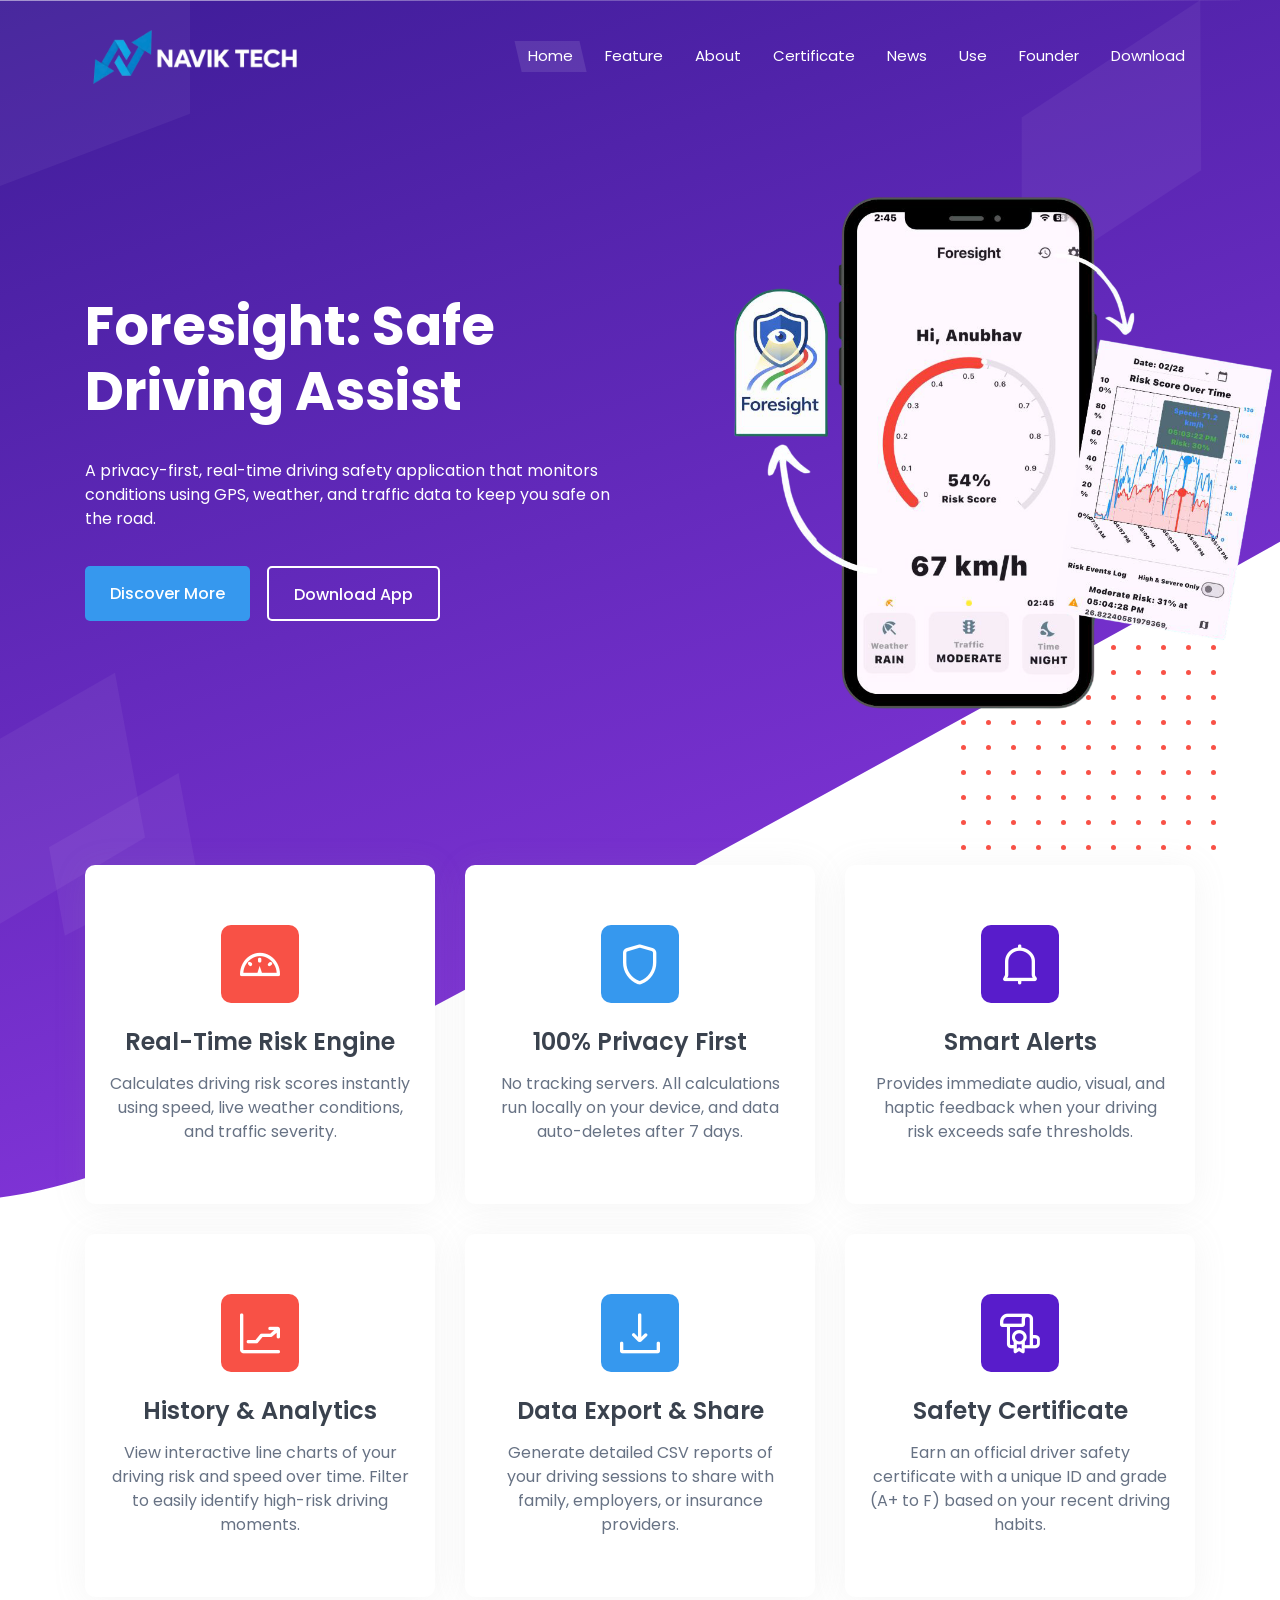
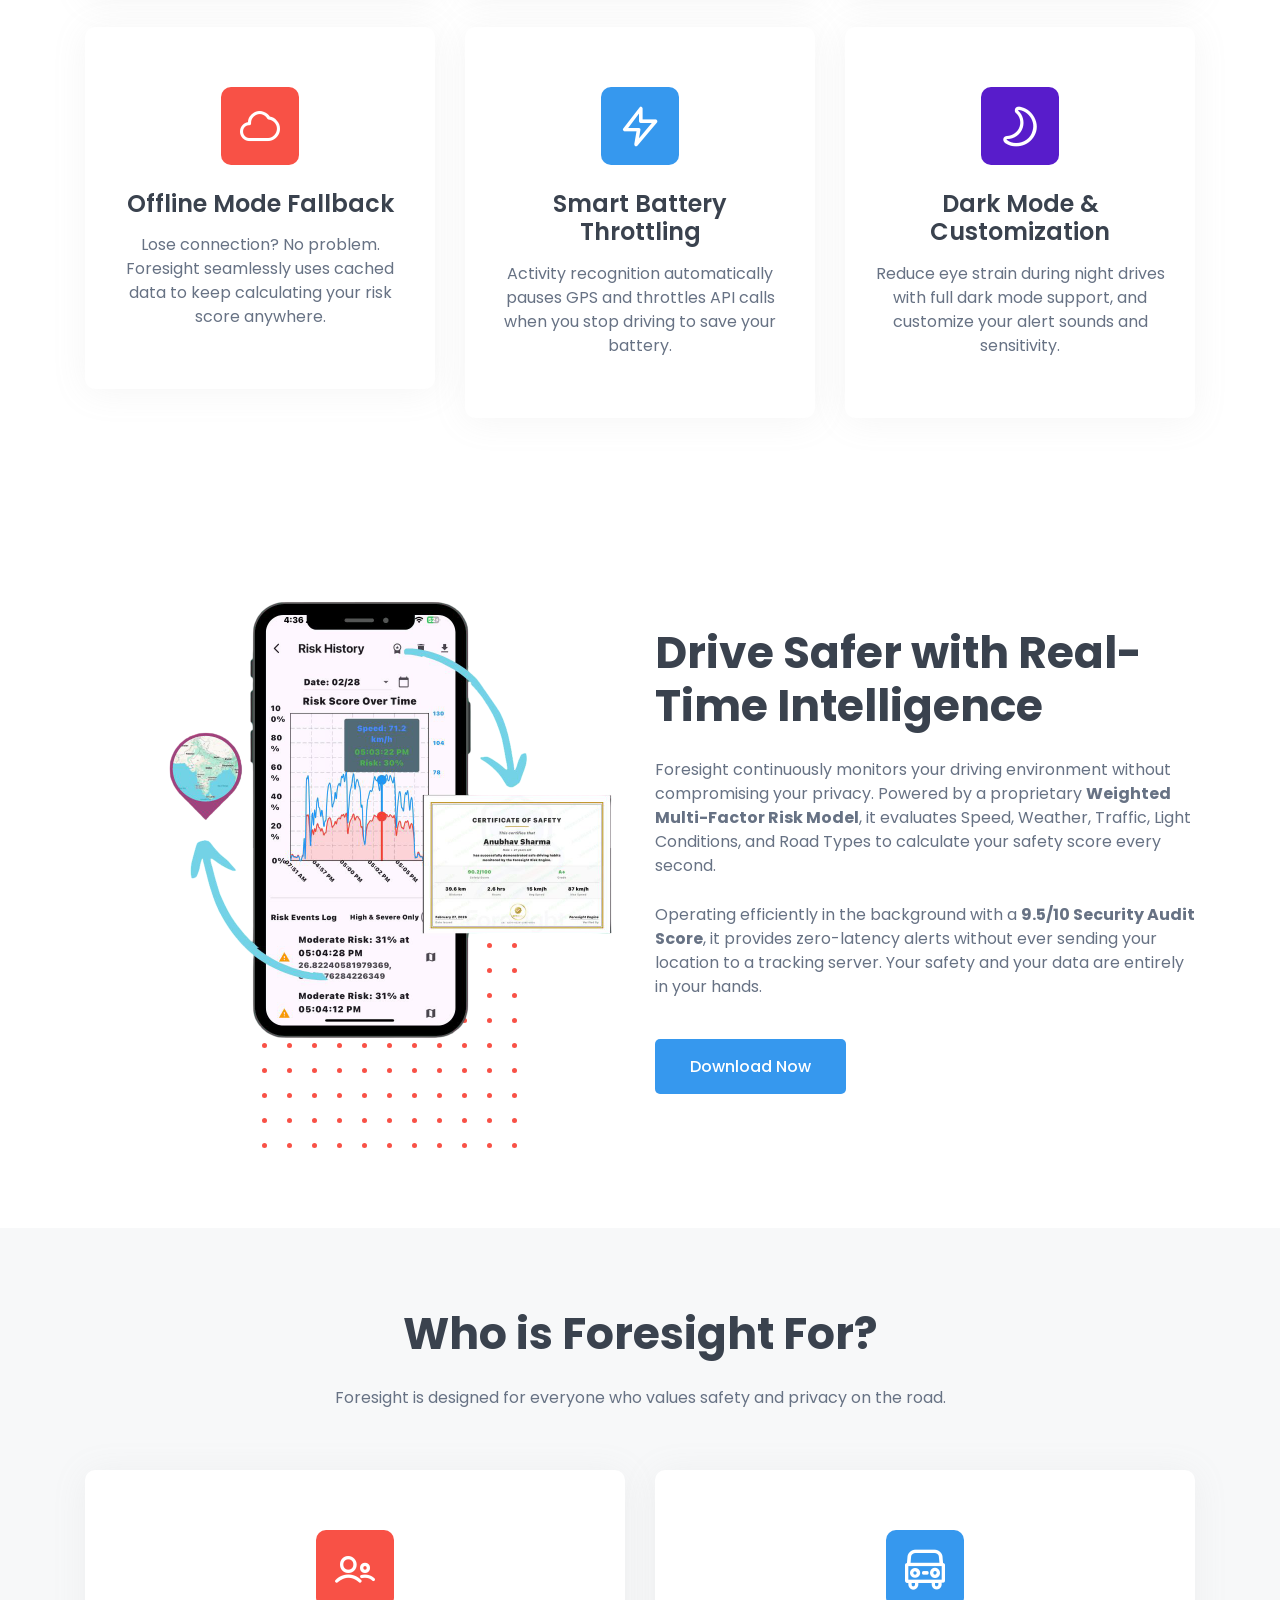
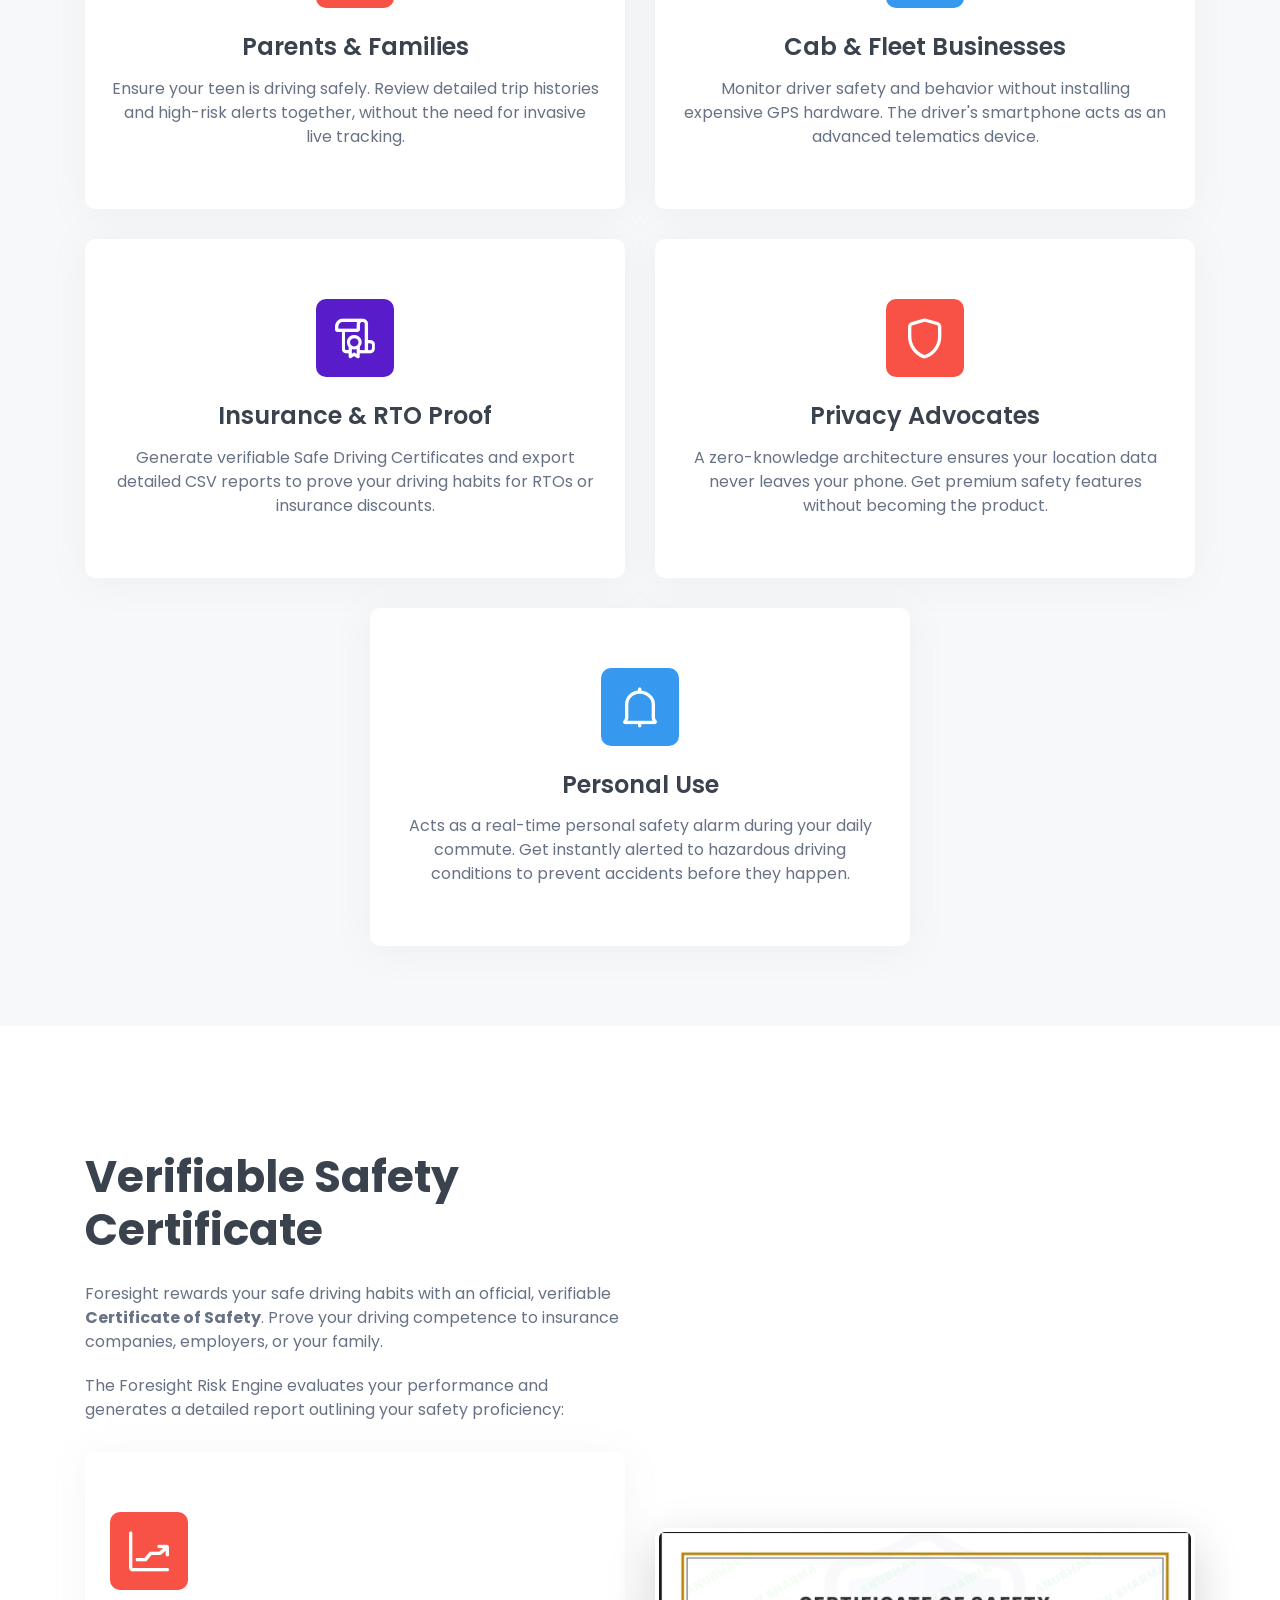
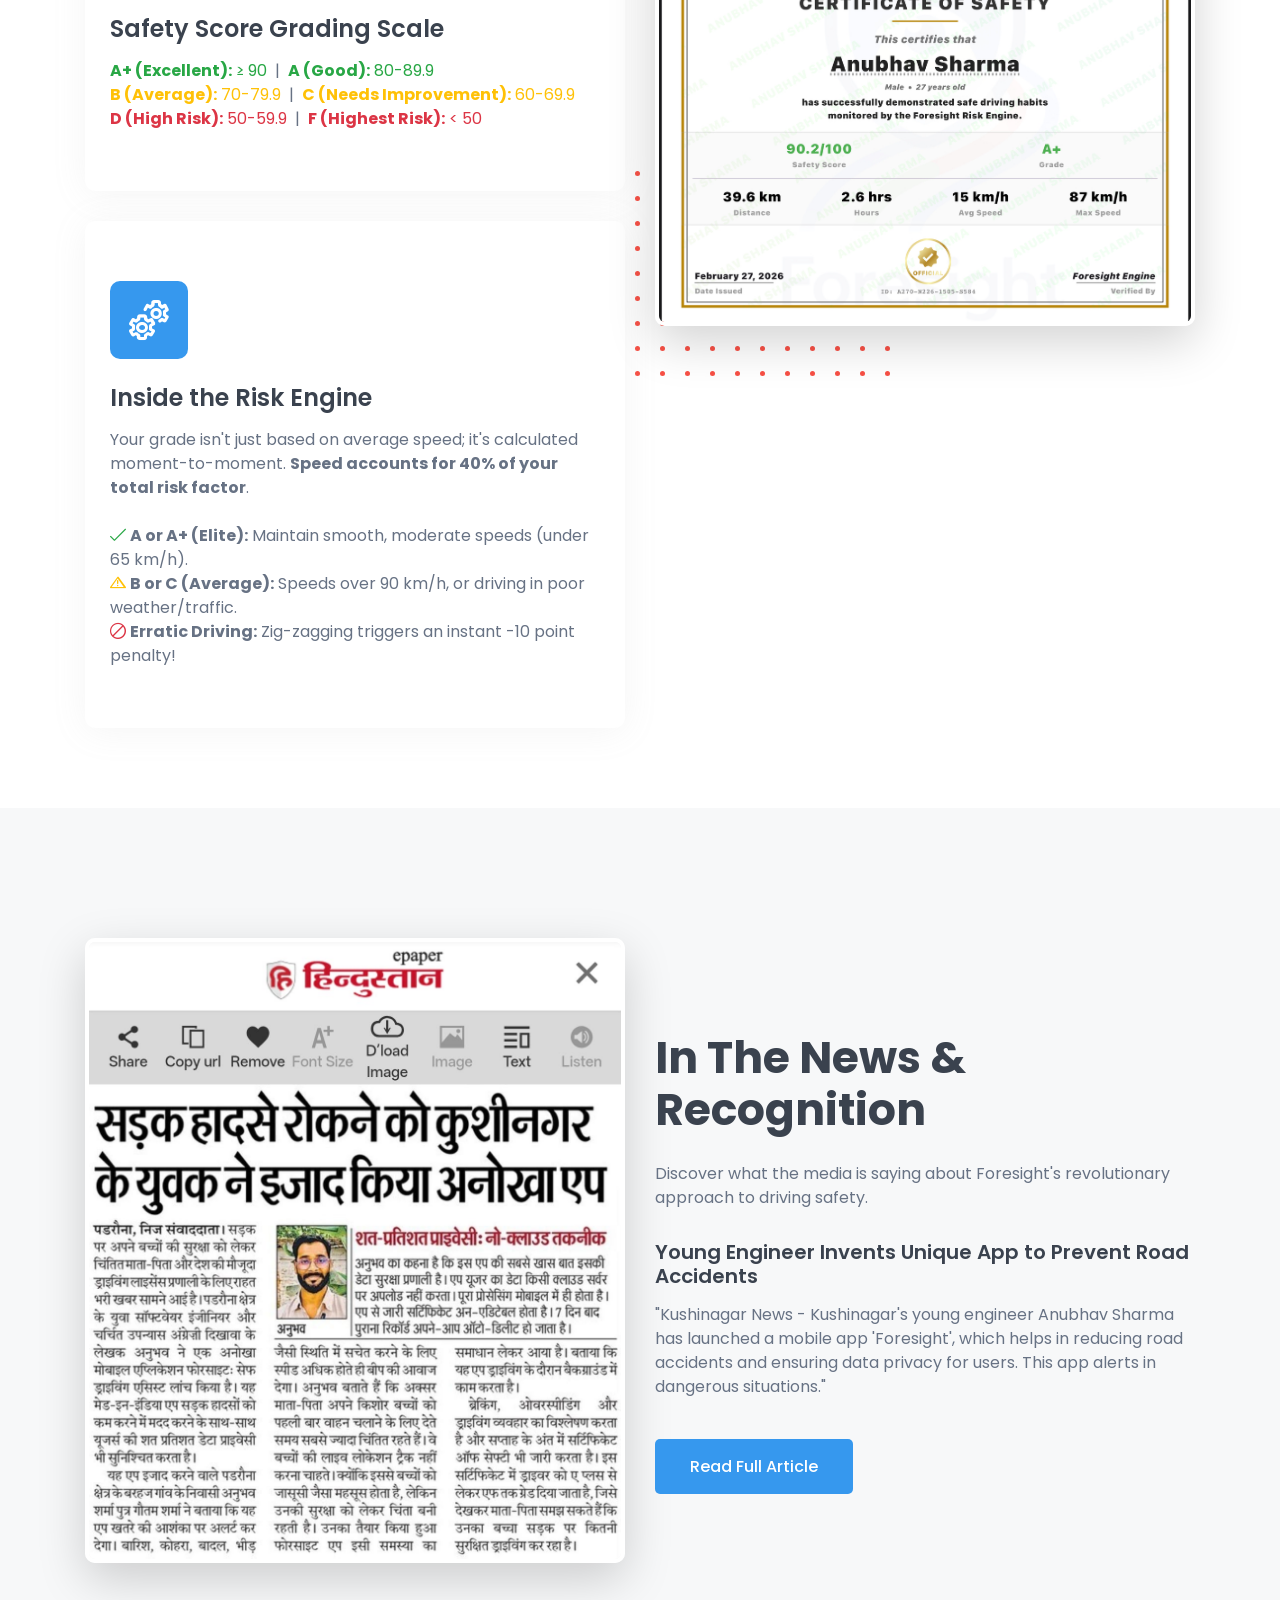
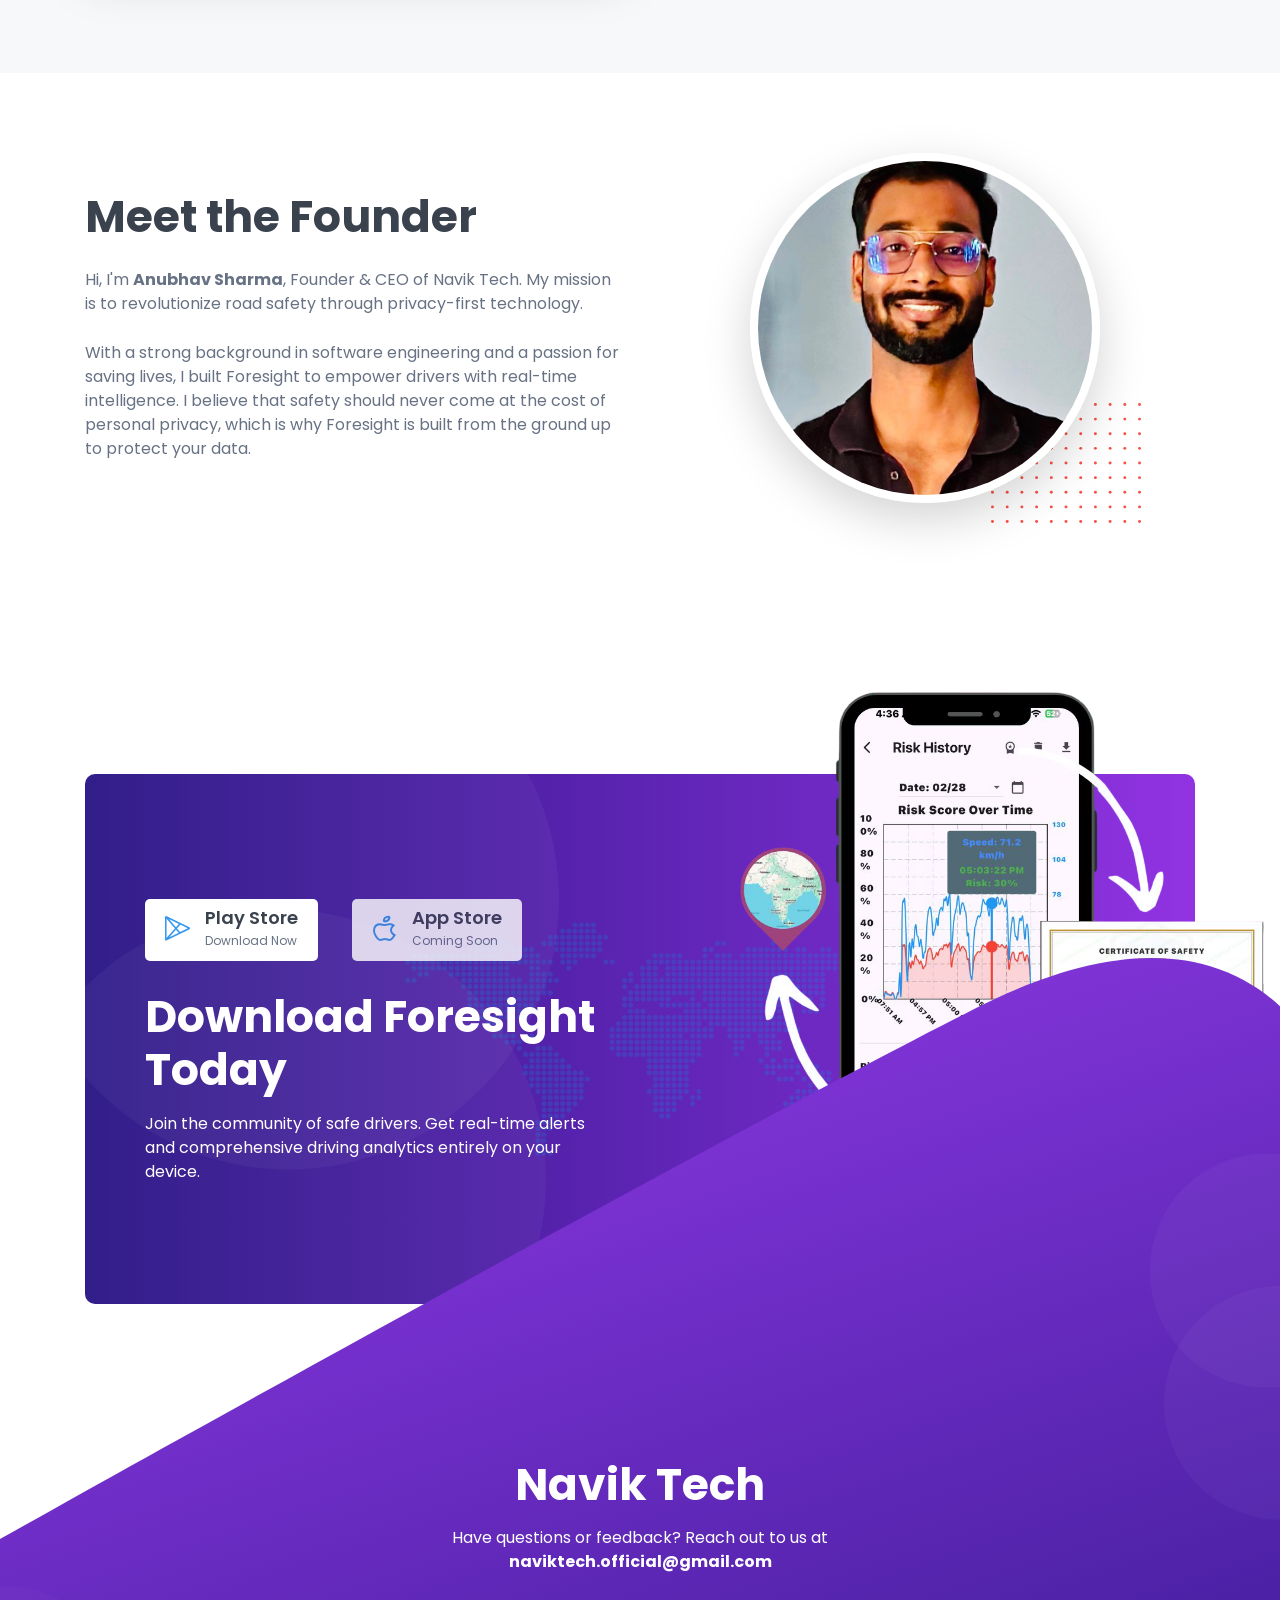
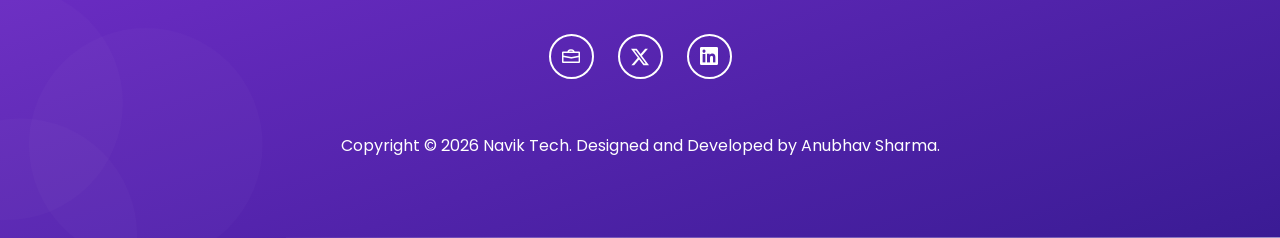
==== index.html @ c8d428cf "Person Structured Data" ====
<!doctype html>
<html class="no-js" lang="en">

<head>
    <meta charset="utf-8">
    
    <!--====== Title ======-->
    <title>Foresight App by NavikTech | Safe Driving Assistant</title>
    
    <meta name="description" content="Foresight by NavikTech is a privacy-first, real-time driving safety application that monitors conditions using GPS, weather, and traffic data to keep you safe on the road.">
    <meta name="keywords" content="Navik Tech, NavikTech, Foresight App, driving safety app, road safety, real-time driving alerts, privacy-first navigation">
    <meta name="robots" content="index, follow">
    <meta name="theme-color" content="#3A424E">
    <link rel="canonical" href="https://www.naviktech.com/" />
    <meta name="viewport" content="width=device-width, initial-scale=1">

    <!--====== Open Graph / Facebook ======-->
    <meta property="og:type" content="website">
    <meta property="og:url" content="https://www.naviktech.com/">
    <meta property="og:title" content="Foresight App by NavikTech | Safe Driving Assistant">
    <meta property="og:description" content="A privacy-first, real-time driving safety application that monitors conditions using GPS, weather, and traffic data.">
    <meta property="og:image" content="https://www.naviktech.com/assets/images/foresight.png">

    <!--====== Twitter ======-->
    <meta property="twitter:card" content="summary_large_image">
    <meta property="twitter:url" content="https://www.naviktech.com/">
    <meta property="twitter:title" content="Foresight App by NavikTech | Safe Driving Assistant">
    <meta property="twitter:description" content="A privacy-first, real-time driving safety application that monitors conditions using GPS, weather, and traffic data.">
    <meta property="twitter:image" content="https://www.naviktech.com/assets/images/foresight.png">

    <!--====== Favicon Icon ======-->
    <link rel="shortcut icon" href="assets/images/favicon.png" type="image/png">
        

        
    <!--====== Animate CSS ======-->
    <link rel="stylesheet" href="assets/css/animate.css">
        

        
    <!--====== Line Icons CSS ======-->
    <link rel="stylesheet" href="assets/css/LineIcons.2.0.css">
        
    <!--====== Bootstrap CSS ======-->
    <link rel="stylesheet" href="assets/css/bootstrap.4.5.2.min.css">
    
    <!--====== Default CSS ======-->
    <link rel="stylesheet" href="assets/css/default.css">
    
    <!--====== Style CSS ======-->
    <link rel="stylesheet" href="assets/css/style.css">
    
    <!--====== Custom Card Hover Effects ======-->
    <style>
        /* Smooth raise effect for all feature cards */
        .single_features {
            transition: transform 0.3s ease-out !important;
        }
        .single_features:hover {
            transform: translateY(-8px);
        }
        /* Smooth raise effect for App/Play Store buttons */
        .download_app ul li a {
            transition: transform 0.3s ease-out !important;
        }
        .download_app ul li a:hover {
            transform: translateY(-5px);
        }
        /* Smooth raise effect for main buttons (Discover More, Download App) */
        .main-btn:hover {
            transform: translateY(-5px);
        }
    </style>

    <!--====== Structured Data (Schema.org) ======-->
    <script type="application/ld+json">
    {
      "@context": "https://schema.org",
      "@type": "SoftwareApplication",
      "name": "Foresight: Safe Driving Assist",
      "url": "https://www.naviktech.com/",
      "operatingSystem": "Android, iOS",
      "applicationCategory": "NavigationApplication, SafetyApplication",
      "description": "A privacy-first, real-time driving safety application that monitors conditions using GPS, weather, and traffic data.",
      "image": "https://www.naviktech.com/assets/images/foresight.png",
      "offers": {
        "@type": "Offer",
        "price": "0",
        "priceCurrency": "USD"
      },
      "author": {
        "@type": "Organization",
        "name": "NavikTech",
        "url": "https://www.naviktech.com"
      }
    }
    </script>
    <!--====== Person Structured Data ======-->
    <script type="application/ld+json">
    {
      "@context": "https://schema.org",
      "@type": "Person",
      "name": "Anubhav Sharma",
      "url": "https://www.naviktech.com",
      "image": "https://www.naviktech.com/assets/images/Anubhav-founder.jpg",
      "jobTitle": "Software Engineer & Founder",
      "worksFor": {
        "@type": "Organization",
        "name": "Navik Tech"
      },
      "description": "Founder of Navik Tech and author of the novel 'Angrezi Dikhawa'. Developer of the Foresight safe driving app.",
      "sameAs": [
        "https://x.com/Anubhav96987664",
        "https://www.linkedin.com/in/anubhav-sharma-b29711171/",
        "https://anubhav268s.github.io/Anubhav_Portfolio/"
      ]
    }
    </script>
</head>

<body>
    <!--[if IE]>
    <p class="browserupgrade">You are using an <strong>outdated</strong> browser. Please <a href="https://browsehappy.com/">upgrade your browser</a> to improve your experience and security.</p>
  <![endif]-->

    <!--====== PRELOADER PART START ======-->

    <div class="preloader">
        <div class="loader">
            <div class="ytp-spinner">
                <div class="ytp-spinner-container">
                    <div class="ytp-spinner-rotator">
                        <div class="ytp-spinner-left">
                            <div class="ytp-spinner-circle"></div>
                        </div>
                        <div class="ytp-spinner-right">
                            <div class="ytp-spinner-circle"></div>
                        </div>
                    </div>
                </div>
            </div>
        </div>
    </div>

    <!--====== PRELOADER PART ENDS ======-->
    
    <!--====== HEADER PART START ======-->

    <section class="header_area">
        <div class="header_navbar">
            <div class="container">
                <div class="row">
                    <div class="col-lg-12">
                        <nav class="navbar navbar-expand-lg">
                            <a class="navbar-brand mr-5" href="index.html">
                                <img src="assets/images/naviktech-logo.png" alt="Navik Tech Logo" style="width: 220px; height: auto;">
                            </a>
                            <button class="navbar-toggler" type="button" data-toggle="collapse" data-target="#navbarSupportedContent" aria-controls="navbarSupportedContent" aria-expanded="false" aria-label="Toggle navigation">
                                <span class="toggler-icon"></span>
                                <span class="toggler-icon"></span>
                                <span class="toggler-icon"></span>
                            </button>

                            <div class="collapse navbar-collapse sub-menu-bar" id="navbarSupportedContent">
                                <ul id="nav" class="navbar-nav ml-auto">
                                    <li class="nav-item active">
                                        <a class="page-scroll" href="#home">Home</a>
                                    </li>
                                    <li class="nav-item">
                                        <a class="page-scroll" href="#features">Feature</a>
                                    </li>
                                    <li class="nav-item">
                                        <a class="page-scroll" href="#about">About</a>
                                    </li>
                                    <li class="nav-item">
                                        <a class="page-scroll" href="#certificate">Certificate</a>
                                    </li>
                                    <li class="nav-item">
                                        <a class="page-scroll" href="#news">News</a>
                                    </li>
                                    <li class="nav-item">
                                        <a class="page-scroll" href="#use-cases">Use</a>
                                    </li>
                                    <li class="nav-item">
                                        <a class="page-scroll" href="#founder">Founder</a>
                                    </li>
                                    <li class="nav-item">
                                        <a class="page-scroll" href="#download">Download</a>
                                    </li>
                                </ul>
                            </div> <!-- navbar collapse -->
                        </nav> <!-- navbar -->
                    </div>
                </div> <!-- row -->
            </div> <!-- container -->
        </div> <!-- header navbar -->

        <div id="home" class="header_hero d-lg-flex align-items-center">
            <img class="shape shape-1" src="assets/images/shape-1.svg" alt="" aria-hidden="true">
            <img class="shape shape-2" src="assets/images/shape-2.svg" alt="" aria-hidden="true">
            <img class="shape shape-3" src="assets/images/shape-3.svg" alt="" aria-hidden="true">
            
            <div class="container">
                <div class="row align-items-center">
                    <div class="col-lg-6">
                        <div class="header_hero_content mt-45">
                            <h1 class="header_title wow fadeInLeftBig" data-wow-duration="1.3s" data-wow-delay="0.2s">Foresight: Safe Driving Assist</h1>
                            <p class="wow fadeInLeftBig" data-wow-duration="1.3s" data-wow-delay="0.6s">A privacy-first, real-time driving safety application that monitors conditions using GPS, weather, and traffic data to keep you safe on the road.</p>
                            <ul>
                                <li><a class="main-btn page-scroll wow fadeInUp" data-wow-duration="1.3s" data-wow-delay="1s" href="#about">Discover More</a></li>
                                <li><a class="main-btn main-btn-2 wow fadeInUp" data-wow-duration="1.3s" data-wow-delay="1.4s" href="https://play.google.com/store/apps/details?id=com.anubhav.foresight" target="_blank" rel="noopener noreferrer">Download App</a></li>
                            </ul>
                        </div> <!-- header hero content -->
                    </div>
                </div> <!-- row -->
            </div> <!-- container -->
            <div class="header_image d-flex align-items-end">
                <div class="image wow fadeInRightBig" data-wow-duration="1.3s" data-wow-delay="1.8s">
                    <img src="assets/images/foresight.png" alt="Foresight App Interface">
                    <img src="assets/images/dots.svg" alt="" class="dots" aria-hidden="true">
                </div> <!-- image -->
            </div> <!-- header image -->
        </div> <!-- header hero -->
    </section>

    <!--====== HEADER PART ENDS ======-->
    
    <!--====== FEATURES PART START ======-->

    <section id="features" class="features_area pt-35 pb-80">
        <div class="container">
            <div class="row justify-content-center">
                <div class="col-lg-4 col-md-7 col-sm-8">
                    <div class="single_features mt-30 features_1 text-center wow fadeInUp" data-wow-duration="1.3s" data-wow-delay="0.2s">
                        <div class="features_icon">
                            <i class="lni lni-dashboard"></i>
                        </div>
                        <div class="features_content">
                            <h3 class="features_title">Real-Time Risk Engine</h3>
                            <p>Calculates driving risk scores instantly using speed, live weather conditions, and traffic severity.</p>
                        </div>
                    </div> <!-- single featuresow -->
                </div>
                <div class="col-lg-4 col-md-7 col-sm-8">
                    <div class="single_features mt-30 features_2 text-center wow fadeInUp" data-wow-duration="1.3s" data-wow-delay="0.5s">
                        <div class="features_icon">
                            <i class="lni lni-shield"></i>
                        </div>
                        <div class="features_content">
                            <h3 class="features_title">100% Privacy First</h3>
                            <p>No tracking servers. All calculations run locally on your device, and data auto-deletes after 7 days.</p>
                        </div>
                    </div> <!-- single featuresow -->
                </div>
                <div class="col-lg-4 col-md-7 col-sm-8">
                    <div class="single_features mt-30 features_3 text-center wow fadeInUp" data-wow-duration="1.3s" data-wow-delay="0.9s">
                        <div class="features_icon">
                            <i class="lni lni-alarm"></i>
                        </div>
                        <div class="features_content">
                            <h3 class="features_title">Smart Alerts</h3>
                            <p>Provides immediate audio, visual, and haptic feedback when your driving risk exceeds safe thresholds.</p>
                        </div>
                    </div> <!-- single featuresow -->
                </div>
                <div class="col-lg-4 col-md-7 col-sm-8">
                    <div class="single_features mt-30 features_1 text-center wow fadeInUp" data-wow-duration="1.3s" data-wow-delay="0.2s">
                        <div class="features_icon">
                            <i class="lni lni-stats-up"></i>
                        </div>
                        <div class="features_content">
                            <h3 class="features_title">History & Analytics</h3>
                            <p>View interactive line charts of your driving risk and speed over time. Filter to easily identify high-risk driving moments.</p>
                        </div>
                    </div> <!-- single featuresow -->
                </div>
                <div class="col-lg-4 col-md-7 col-sm-8">
                    <div class="single_features mt-30 features_2 text-center wow fadeInUp" data-wow-duration="1.3s" data-wow-delay="0.5s">
                        <div class="features_icon">
                            <i class="lni lni-download"></i>
                        </div>
                        <div class="features_content">
                            <h3 class="features_title">Data Export & Share</h3>
                            <p>Generate detailed CSV reports of your driving sessions to share with family, employers, or insurance providers.</p>
                        </div>
                    </div> <!-- single featuresow -->
                </div>
                <div class="col-lg-4 col-md-7 col-sm-8">
                    <div class="single_features mt-30 features_3 text-center wow fadeInUp" data-wow-duration="1.3s" data-wow-delay="0.9s">
                        <div class="features_icon">
                            <i class="lni lni-certificate"></i>
                        </div>
                        <div class="features_content">
                            <h3 class="features_title">Safety Certificate</h3>
                            <p>Earn an official driver safety certificate with a unique ID and grade (A+ to F) based on your recent driving habits.</p>
                        </div>
                    </div> <!-- single featuresow -->
                </div>
                <div class="col-lg-4 col-md-7 col-sm-8">
                    <div class="single_features mt-30 features_1 text-center wow fadeInUp" data-wow-duration="1.3s" data-wow-delay="0.2s">
                        <div class="features_icon">
                            <i class="lni lni-cloud"></i>
                        </div>
                        <div class="features_content">
                            <h3 class="features_title">Offline Mode Fallback</h3>
                            <p>Lose connection? No problem. Foresight seamlessly uses cached data to keep calculating your risk score anywhere.</p>
                        </div>
                    </div> <!-- single featuresow -->
                </div>
                <div class="col-lg-4 col-md-7 col-sm-8">
                    <div class="single_features mt-30 features_2 text-center wow fadeInUp" data-wow-duration="1.3s" data-wow-delay="0.5s">
                        <div class="features_icon">
                            <i class="lni lni-bolt"></i>
                        </div>
                        <div class="features_content">
                            <h3 class="features_title">Smart Battery Throttling</h3>
                            <p>Activity recognition automatically pauses GPS and throttles API calls when you stop driving to save your battery.</p>
                        </div>
                    </div> <!-- single featuresow -->
                </div>
                <div class="col-lg-4 col-md-7 col-sm-8">
                    <div class="single_features mt-30 features_3 text-center wow fadeInUp" data-wow-duration="1.3s" data-wow-delay="0.9s">
                        <div class="features_icon">
                            <i class="lni lni-night"></i>
                        </div>
                        <div class="features_content">
                            <h3 class="features_title">Dark Mode & Customization</h3>
                            <p>Reduce eye strain during night drives with full dark mode support, and customize your alert sounds and sensitivity.</p>
                        </div>
                    </div> <!-- single featuresow -->
                </div>
            </div> <!-- row -->
        </div> <!-- container -->
    </section>

    <!--====== FEATURES PART ENDS ======-->
    
    <!--====== ABOUT PART START ======-->

    <section id="about" class="about_area pt-30 pb-80">
        <div class="container">
            <div class="row align-items-center">
                <div class="col-lg-6 col-md-9">
                    <div class="about_image mt-50 wow fadeInRightBig" data-wow-duration="1.3s" data-wow-delay="0.5s">
                        <img class="image" src="assets/images/navikTech.png" alt="Foresight App Features Display">
                        <img class="dots" src="assets/images/dots.svg" alt="" aria-hidden="true">
                    </div> <!-- about image -->
                </div>
                <div class="col-lg-6">
                    <div class="about_content mt-45 wow fadeInLeftBig" data-wow-duration="1.3s" data-wow-delay="0.5s">
                        <div class="section_title">
                            <h2 class="title">Drive Safer with Real-Time Intelligence</h2>
                            <p>Foresight continuously monitors your driving environment without compromising your privacy. Powered by a proprietary <strong>Weighted Multi-Factor Risk Model</strong>, it evaluates Speed, Weather, Traffic, Light Conditions, and Road Types to calculate your safety score every second.</p>
                            <p class="mt-20">Operating efficiently in the background with a <strong>9.5/10 Security Audit Score</strong>, it provides zero-latency alerts without ever sending your location to a tracking server. Your safety and your data are entirely in your hands.</p>
                        </div>
                        <a class="main-btn" href="https://play.google.com/store/apps/details?id=com.anubhav.foresight" target="_blank" rel="noopener noreferrer">Download Now</a>
                        
                    </div> <!-- about image -->
                </div>
            </div> <!-- row -->
        </div> <!-- container -->
    </section>

    <!--====== ABOUT PART ENDS ======-->
    
    <!--====== USE CASES PART START ======-->

    <section id="use-cases" class="use_cases_area pt-80 pb-80" style="background-color: #f7f8f9;">
        <div class="container">
            <div class="row justify-content-center">
                <div class="col-lg-8">
                    <div class="section_title text-center pb-30">
                        <h2 class="title">Who is Foresight For?</h2>
                        <p>Foresight is designed for everyone who values safety and privacy on the road.</p>
                    </div> <!-- section title -->
                </div>
            </div> <!-- row -->
            <div class="row justify-content-center">
                <div class="col-lg-6 col-md-6 col-sm-10">
                    <div class="single_features mt-30 features_1 text-center wow fadeInUp" data-wow-duration="1.3s" data-wow-delay="0.2s">
                        <div class="features_icon">
                            <i class="lni lni-users"></i>
                        </div>
                        <div class="features_content">
                            <h3 class="features_title">Parents & Families</h3>
                            <p>Ensure your teen is driving safely. Review detailed trip histories and high-risk alerts together, without the need for invasive live tracking.</p>
                        </div>
                    </div> <!-- single features -->
                </div>
                <div class="col-lg-6 col-md-6 col-sm-10">
                    <div class="single_features mt-30 features_2 text-center wow fadeInUp" data-wow-duration="1.3s" data-wow-delay="0.5s">
                        <div class="features_icon">
                            <i class="lni lni-car"></i>
                        </div>
                        <div class="features_content">
                            <h3 class="features_title">Cab & Fleet Businesses</h3>
                            <p>Monitor driver safety and behavior without installing expensive GPS hardware. The driver's smartphone acts as an advanced telematics device.</p>
                        </div>
                    </div> <!-- single features -->
                </div>
                <div class="col-lg-6 col-md-6 col-sm-10">
                    <div class="single_features mt-30 features_3 text-center wow fadeInUp" data-wow-duration="1.3s" data-wow-delay="0.2s">
                        <div class="features_icon">
                            <i class="lni lni-certificate"></i>
                        </div>
                        <div class="features_content">
                            <h3 class="features_title">Insurance & RTO Proof</h3>
                            <p>Generate verifiable Safe Driving Certificates and export detailed CSV reports to prove your driving habits for RTOs or insurance discounts.</p>
                        </div>
                    </div> <!-- single features -->
                </div>
                <div class="col-lg-6 col-md-6 col-sm-10">
                    <div class="single_features mt-30 features_1 text-center wow fadeInUp" data-wow-duration="1.3s" data-wow-delay="0.5s">
                        <div class="features_icon">
                            <i class="lni lni-shield"></i>
                        </div>
                        <div class="features_content">
                            <h3 class="features_title">Privacy Advocates</h3>
                            <p>A zero-knowledge architecture ensures your location data never leaves your phone. Get premium safety features without becoming the product.</p>
                        </div>
                    </div> <!-- single features -->
                </div>
                <div class="col-lg-6 col-md-6 col-sm-10">
                    <div class="single_features mt-30 features_2 text-center wow fadeInUp" data-wow-duration="1.3s" data-wow-delay="0.8s">
                        <div class="features_icon">
                            <i class="lni lni-alarm"></i>
                        </div>
                        <div class="features_content">
                            <h3 class="features_title">Personal Use</h3>
                            <p>Acts as a real-time personal safety alarm during your daily commute. Get instantly alerted to hazardous driving conditions to prevent accidents before they happen.</p>
                        </div>
                    </div> <!-- single features -->
                </div>
            </div> <!-- row -->
        </div> <!-- container -->
    </section>

    <!--====== USE CASES PART ENDS ======-->

    <!--====== CERTIFICATE PART START ======-->

    <section id="certificate" class="about_area pt-80 pb-80">
        <div class="container">
            <div class="row align-items-center">
                <div class="col-lg-6">
                    <div class="about_content mt-45 wow fadeInLeftBig" data-wow-duration="1.3s" data-wow-delay="0.5s">
                        <div class="section_title">
                            <h2 class="title">Verifiable Safety Certificate</h2>
                            <p>Foresight rewards your safe driving habits with an official, verifiable <strong>Certificate of Safety</strong>. Prove your driving competence to insurance companies, employers, or your family.</p>
                        </div>
                        <p class="mt-20">The Foresight Risk Engine evaluates your performance and generates a detailed report outlining your safety proficiency:</p>
                        
                        <div class="single_features mt-30 features_1 wow fadeInUp" data-wow-duration="1.3s" data-wow-delay="0.2s">
                            <div class="features_icon">
                                <i class="lni lni-stats-up"></i>
                            </div>
                            <div class="features_content">
                                <h3 class="features_title">Safety Score Grading Scale</h3>
                                <p>
                                    <span class="text-success"><strong>A+ (Excellent):</strong> &ge; 90</span> &nbsp;|&nbsp; <span class="text-success"><strong>A (Good):</strong> 80-89.9</span> <br>
                                    <span class="text-warning"><strong>B (Average):</strong> 70-79.9</span> &nbsp;|&nbsp; <span class="text-warning"><strong>C (Needs Improvement):</strong> 60-69.9</span> <br>
                                    <span class="text-danger"><strong>D (High Risk):</strong> 50-59.9</span> &nbsp;|&nbsp; <span class="text-danger"><strong>F (Highest Risk):</strong> &lt; 50</span>
                                </p>
                            </div>
                        </div>
                        
                        <div class="single_features mt-30 features_2 wow fadeInUp" data-wow-duration="1.3s" data-wow-delay="0.5s">
                            <div class="features_icon">
                                <i class="lni lni-cogs"></i>
                            </div>
                            <div class="features_content">
                                <h3 class="features_title">Inside the Risk Engine</h3>
                                <p>
                                    Your grade isn't just based on average speed; it's calculated moment-to-moment. <strong>Speed accounts for 40% of your total risk factor</strong>. <br><br>
                                    <i class="lni lni-checkmark text-success"></i> <strong>A or A+ (Elite):</strong> Maintain smooth, moderate speeds (under 65 km/h). <br>
                                    <i class="lni lni-warning text-warning"></i> <strong>B or C (Average):</strong> Speeds over 90 km/h, or driving in poor weather/traffic.<br>
                                    <i class="lni lni-ban text-danger"></i> <strong>Erratic Driving:</strong> Zig-zagging triggers an instant -10 point penalty!
                                </p>
                            </div>
                        </div>
                    </div> <!-- about content -->
                </div>
                <div class="col-lg-6 col-md-9 offset-md-3 offset-lg-0">
                    <div class="about_image mt-50 wow fadeInRightBig" data-wow-duration="1.3s" data-wow-delay="0.5s" style="text-align: center;">
                        <!-- Add your certificate image here and name it 'certificate.jpg' in the assets/images folder -->
                        <img class="image shadow-lg" src="assets/images/certificate.jpg" alt="Foresight Certificate of Safety" style="border-radius: 10px; border: 4px solid #fff;">
                        <img class="dots" src="assets/images/dots.svg" alt="" aria-hidden="true" style="position: absolute; bottom: -20px; left: -20px; z-index: -1;">
                    </div> <!-- about image -->
                </div>
            </div> <!-- row -->
        </div> <!-- container -->
    </section>

    <!--====== CERTIFICATE PART ENDS ======-->

    <!--====== NEWS PART START ======-->

    <section id="news" class="about_area pt-80 pb-80" style="background-color: #f7f8f9;">
        <div class="container">
            <div class="row align-items-center">
                <div class="col-lg-6 col-md-9">
                    <div class="about_image mt-50 wow fadeInLeftBig" data-wow-duration="1.3s" data-wow-delay="0.5s" style="position: relative; text-align: center;">
                        <!-- Add your news screenshot image here and name it 'news-article.png' -->
                        <img class="image shadow-lg" src="assets/images/news-article.png" alt="Foresight App in the News" style="border-radius: 10px; border: 4px solid #fff;">
                        <img class="dots" src="assets/images/dots.svg" alt="" aria-hidden="true" style="position: absolute; bottom: -20px; right: -20px; z-index: -1;">
                    </div> <!-- about image -->
                </div>
                <div class="col-lg-6">
                    <div class="about_content mt-45 wow fadeInRightBig" data-wow-duration="1.3s" data-wow-delay="0.5s">
                        <div class="section_title">
                            <h2 class="title">In The News & Recognition</h2>
                            <p class="mt-20">Discover what the media is saying about Foresight's revolutionary approach to driving safety.</p>
                        </div>
                        
                        <h3 class="mt-30" style="font-size: 20px; font-weight: 600; color: #3A424E;">Young Engineer Invents Unique App to Prevent Road Accidents</h3>
                        <p class="mt-15">"Kushinagar News - Kushinagar's young engineer Anubhav Sharma has launched a mobile app 'Foresight', which helps in reducing road accidents and ensuring data privacy for users. This app alerts in dangerous situations."</p>
                        
                        <a class="main-btn mt-30" href="https://share.google/q4MuTBuhrPTO2IGGk" target="_blank" rel="noopener noreferrer">Read Full Article</a>
                    </div> <!-- about content -->
                </div>
            </div> <!-- row -->
        </div> <!-- container -->
    </section>

    <!--====== NEWS PART ENDS ======-->

    <!--====== FOUNDER PART START ======-->

    <section id="founder" class="founder_area pt-30 pb-80">
        <div class="container">
            <div class="row align-items-center">
                <div class="col-lg-6">
                    <div class="founder_content mt-45 wow fadeInLeftBig" data-wow-duration="1.3s" data-wow-delay="0.5s">
                        <div class="section_title">
                            <h2 class="title">Meet the Founder</h2>
                            <p class="mt-20">Hi, I'm <strong>Anubhav Sharma</strong>, Founder & CEO of Navik Tech. My mission is to revolutionize road safety through privacy-first technology.</p>
                            <p class="mt-20">With a strong background in software engineering and a passion for saving lives, I built Foresight to empower drivers with real-time intelligence. I believe that safety should never come at the cost of personal privacy, which is why Foresight is built from the ground up to protect your data.</p>
                        </div>
                    </div> <!-- founder content -->
                </div>
                <div class="col-lg-6 col-md-9 offset-md-3 offset-lg-0">
                    <div class="founder_image mt-50 wow fadeInRightBig" data-wow-duration="1.3s" data-wow-delay="0.5s" style="position: relative; text-align: center;">
                        <!-- Make sure to place your image in the assets/images folder and rename it to founder.jpg, or change the src below -->
                        <img class="image rounded-circle shadow-lg" src="assets/images/Anubhav-founder.jpg" alt="Anubhav Sharma - Founder & CEO" style="width: 350px; height: 350px; object-fit: cover; border: 8px solid #fff;">
                        <img class="dots" src="assets/images/dots.svg" alt="" aria-hidden="true" style="position: absolute; bottom: -20px; right: 10%; z-index: -1; width: 150px;">
                    </div> <!-- founder image -->
                </div>
            </div> <!-- row -->
        </div> <!-- container -->
    </section>

    <!--====== FOUNDER PART ENDS ======-->
    
    <!--====== DOWNLOAD APP PART START ======-->

    <section id="download" class="download_app_area pt-80 mb-80">
        <div class="container">
            <div class="download_app">
                <div class="download_shape">
                    <img src="assets/images/shape-5.svg" alt="" aria-hidden="true">
                </div>
                <div class="download_shape_2">
                    <img src="assets/images/shape-6.png" alt="" aria-hidden="true">
                </div>
                <div class="download_app_content">
                    <ul>
                        <li>
                            <a class="d-flex align-items-center" href="https://play.google.com/store/apps/details?id=com.anubhav.foresight" target="_blank" rel="noopener noreferrer">
                                <span class="icon">
                                    <i class="lni lni-play-store"></i>
                                </span>
                                <span class="content media-body">
                                    <h6 class="title">Play Store</h6>
                                    <p>Download Now</p>
                                </span>
                            </a>
                        </li>
                        <li>
                            <a class="d-flex align-items-center" href="javascript:void(0)" style="cursor: default; opacity: 0.8;">
                                <span class="icon">
                                    <i class="lni lni-apple"></i>
                                </span>
                                <span class="content">
                                    <h6 class="title">App Store</h6>
                                    <p>Coming Soon</p>
                                </span>
                            </a>
                        </li>
                    </ul>
                    <h2 class="download_title mt-30">Download Foresight Today</h2>
                    <p>Join the community of safe drivers. Get real-time alerts and comprehensive driving analytics entirely on your device.</p>
                </div>  <!-- download app content -->
            </div> <!-- download app -->
        </div> <!-- container -->
        <div class="download_app_image d-none d-lg-flex align-items-end">
            <div class="image wow fadeInRightBig" data-wow-duration="1.3s" data-wow-delay="0.5s">
                <img src="assets/images/foresight-by-naviktech.png" alt="Download Foresight Mobile App">
            </div> <!-- image -->
        </div> <!-- download app image -->
    </section>

    <!--====== DOWNLOAD APP PART ENDS ======-->
    
    <!--====== FOOTER PART START ======-->

    <section id="footer" class="footer_area pt-75 pb-80">
        <div class="container">
            <div class="row justify-content-center">
                <div class="col-lg-7">
                    <div class="footer_subscribe text-center">
                        <h2 class="subscribe_title">Navik Tech</h2>
                        <p>Have questions or feedback? Reach out to us at <strong>naviktech.official@gmail.com</strong></p>
                    </div> <!-- footer subscribe -->
                    <div class="footer_social text-center mt-60">
                        <ul>
                            <li><a href="https://anubhav268s.github.io/Anubhav_Portfolio/" target="_blank" rel="noopener noreferrer" title="Portfolio"><span class="lni lni-briefcase"></span></a></li>
                            <li><a href="https://x.com/Anubhav96987664" target="_blank" rel="noopener noreferrer" title="X">
                                <svg xmlns="http://www.w3.org/2000/svg" width="18" height="18" fill="currentColor" viewBox="0 0 16 16" style="vertical-align: middle; margin-bottom: 3px;">
                                    <path d="M12.6.75h2.454l-5.36 6.142L16 15.25h-4.937l-3.867-5.07-4.425 5.07H.316l5.733-6.57L0 .75h5.063l3.495 4.633L12.601.75Zm-.86 13.028h1.36L4.323 2.145H2.865l8.875 11.633Z"/>
                                </svg>
                            </a></li>
                            <li><a href="https://www.linkedin.com/in/anubhav-sharma-b29711171/" target="_blank" rel="noopener noreferrer" title="LinkedIn"><span class="lni lni-linkedin-original"></span></a></li>
                        </ul>
                    </div> <!-- footer social -->
                    <div class="footer_copyright text-center mt-55">
                        <p>Copyright &copy; 2026 Navik Tech. Designed and Developed by Anubhav Sharma.</p>
                    </div> <!-- footer copyright -->
                </div>
            </div> <!-- row -->
        </div> <!-- container -->
    </section>

    <!--====== FOOTER PART ENDS ======-->
    
    <!--====== BACK TOP TOP PART START ======-->

    <a href="#" class="back-to-top"><i class="lni lni-chevron-up"></i></a>

    <!--====== BACK TOP TOP PART ENDS ======-->
    
    <!--====== PART START ======-->

<!--
    <section class="">
        <div class="container">
            <div class="row">
                <div class="col-lg-">
                    
                </div>
            </div>
        </div>
    </section>
-->

    <!--====== PART ENDS ======-->
    




    <!--====== Jquery js ======-->
    <script src="assets/js/vendor/jquery-1.12.4.min.js"></script>
    <script src="assets/js/vendor/modernizr-3.7.1.min.js"></script>
    
    <!--====== Bootstrap js ======-->
    <script src="assets/js/popper.min.js"></script>
    <script src="assets/js/bootstrap.4.5.2.min.js"></script>

    
    <!--====== Scrolling Nav js ======-->
    <script src="assets/js/jquery.easing.min.js"></script>
    <script src="assets/js/scrolling-nav.js"></script>
    
    <!--====== wow js ======-->
    <script src="assets/js/wow.min.js"></script>
    
    <!--====== Main js ======-->
    <script src="assets/js/main.js"></script>
    
</body>

</html>
---- assets/css/default.css ----
/* Deafult Margin & Padding */
/*-- Margin Top --*/
.mt-5 {
	margin-top: 5px;
}
.mt-10 {
	margin-top: 10px;
}
.mt-15 {
	margin-top: 15px;
}
.mt-20 {
	margin-top: 20px;
}
.mt-25 {
	margin-top: 25px;
}
.mt-30 {
	margin-top: 30px;
}
.mt-35 {
	margin-top: 35px;
}
.mt-40 {
	margin-top: 40px;
}
.mt-45 {
	margin-top: 45px;
}
.mt-50 {
	margin-top: 50px;
}
.mt-55 {
	margin-top: 55px;
}
.mt-60 {
	margin-top: 60px;
}
.mt-65 {
	margin-top: 65px;
}
.mt-70 {
	margin-top: 70px;
}
.mt-75 {
	margin-top: 75px;
}
.mt-80 {
	margin-top: 80px;
}
.mt-85 {
	margin-top: 85px;
}
.mt-90 {
	margin-top: 90px;
}
.mt-95 {
	margin-top: 95px;
}
.mt-100 {
	margin-top: 100px;
}
.mt-105 {
	margin-top: 105px;
}
.mt-110 {
	margin-top: 110px;
}
.mt-115 {
	margin-top: 115px;
}
.mt-120 {
	margin-top: 120px;
}
.mt-125 {
	margin-top: 125px;
}
.mt-130 {
	margin-top: 130px;
}
.mt-135 {
	margin-top: 135px;
}
.mt-140 {
	margin-top: 140px;
}
.mt-145 {
	margin-top: 145px;
}
.mt-150 {
	margin-top: 150px;
}
.mt-155 {
	margin-top: 155px;
}
.mt-160 {
	margin-top: 160px;
}
.mt-165 {
	margin-top: 165px;
}
.mt-170 {
	margin-top: 170px;
}
.mt-175 {
	margin-top: 175px;
}
.mt-180 {
	margin-top: 180px;
}
.mt-185 {
	margin-top: 185px;
}
.mt-190 {
	margin-top: 190px;
}
.mt-195 {
	margin-top: 195px;
}
.mt-200 {
	margin-top: 200px;
}
/*-- Margin Bottom --*/

.mb-5 {
	margin-bottom: 5px;
}
.mb-10 {
	margin-bottom: 10px;
}
.mb-15 {
	margin-bottom: 15px;
}
.mb-20 {
	margin-bottom: 20px;
}
.mb-25 {
	margin-bottom: 25px;
}
.mb-30 {
	margin-bottom: 30px;
}
.mb-35 {
	margin-bottom: 35px;
}
.mb-40 {
	margin-bottom: 40px;
}
.mb-45 {
	margin-bottom: 45px;
}
.mb-50 {
	margin-bottom: 50px;
}
.mb-55 {
	margin-bottom: 55px;
}
.mb-60 {
	margin-bottom: 60px;
}
.mb-65 {
	margin-bottom: 65px;
}
.mb-70 {
	margin-bottom: 70px;
}
.mb-75 {
	margin-bottom: 75px;
}
.mb-80 {
	margin-bottom: 80px;
}
.mb-85 {
	margin-bottom: 85px;
}
.mb-90 {
	margin-bottom: 90px;
}
.mb-95 {
	margin-bottom: 95px;
}
.mb-100 {
	margin-bottom: 100px;
}
.mb-105 {
	margin-bottom: 105px;
}
.mb-110 {
	margin-bottom: 110px;
}
.mb-115 {
	margin-bottom: 115px;
}
.mb-120 {
	margin-bottom: 120px;
}
.mb-125 {
	margin-bottom: 125px;
}
.mb-130 {
	margin-bottom: 130px;
}
.mb-135 {
	margin-bottom: 135px;
}
.mb-140 {
	margin-bottom: 140px;
}
.mb-145 {
	margin-bottom: 145px;
}
.mb-150 {
	margin-bottom: 150px;
}
.mb-155 {
	margin-bottom: 155px;
}
.mb-160 {
	margin-bottom: 160px;
}
.mb-165 {
	margin-bottom: 165px;
}
.mb-170 {
	margin-bottom: 170px;
}
.mb-175 {
	margin-bottom: 175px;
}
.mb-180 {
	margin-bottom: 180px;
}
.mb-185 {
	margin-bottom: 185px;
}
.mb-190 {
	margin-bottom: 190px;
}
.mb-195 {
	margin-bottom: 195px;
}
.mb-200 {
	margin-bottom: 200px;
}
/*-- margin left --*/
.ml-5 {
	margin-left: 5px;
}
.ml-10 {
	margin-left: 10px;
}
.ml-15 {
	margin-left: 15px;
}
.ml-20 {
	margin-left: 20px;
}
.ml-25 {
	margin-left: 25px;
}
.ml-30 {
	margin-left: 30px;
}
.ml-35 {
	margin-left: 35px;
}
.ml-40 {
	margin-left: 40px;
}
.ml-45 {
	margin-left: 45px;
}
.ml-50 {
	margin-left: 50px;
}
.ml-55 {
	margin-left: 55px;
}
.ml-60 {
	margin-left: 60px;
}
.ml-65 {
	margin-left: 65px;
}
.ml-70 {
	margin-left: 70px;
}
.ml-75 {
	margin-left: 75px;
}
.ml-80 {
	margin-left: 80px;
}
.ml-85 {
	margin-left: 85px;
}
.ml-90 {
	margin-left: 90px;
}
.ml-95 {
	margin-left: 95px;
}
.ml-100 {
	margin-left: 100px;
}
.ml-105 {
	margin-left: 105px;
}
.ml-110 {
	margin-left: 110px;
}
.ml-115 {
	margin-left: 115px;
}
.ml-120 {
	margin-left: 120px;
}
.ml-125 {
	margin-left: 125px;
}
.ml-130 {
	margin-left: 130px;
}
.ml-135 {
	margin-left: 135px;
}
.ml-140 {
	margin-left: 140px;
}
.ml-145 {
	margin-left: 145px;
}
.ml-150 {
	margin-left: 150px;
}
.ml-155 {
	margin-left: 155px;
}
.ml-160 {
	margin-left: 160px;
}
.ml-165 {
	margin-left: 165px;
}
.ml-170 {
	margin-left: 170px;
}
.ml-175 {
	margin-left: 175px;
}
.ml-180 {
	margin-left: 180px;
}
.ml-185 {
	margin-left: 185px;
}
.ml-190 {
	margin-left: 190px;
}
.ml-195 {
	margin-left: 195px;
}
.ml-200 {
	margin-left: 200px;
}
/*-- margin right --*/
.mr-5 {
	margin-right: 5px;
}
.mr-10 {
	margin-right: 10px;
}
.mr-15 {
	margin-right: 15px;
}
.mr-20 {
	margin-right: 20px;
}
.mr-25 {
	margin-right: 25px;
}
.mr-30 {
	margin-right: 30px;
}
.mr-35 {
	margin-right: 35px;
}
.mr-40 {
	margin-right: 40px;
}
.mr-45 {
	margin-right: 45px;
}
.mr-50 {
	margin-right: 50px;
}
.mr-55 {
	margin-right: 55px;
}
.mr-60 {
	margin-right: 60px;
}
.mr-65 {
	margin-right: 65px;
}
.mr-70 {
	margin-right: 70px;
}
.mr-75 {
	margin-right: 75px;
}
.mr-80 {
	margin-right: 80px;
}
.mr-85 {
	margin-right: 85px;
}
.mr-90 {
	margin-right: 90px;
}
.mr-95 {
	margin-right: 95px;
}
.mr-100 {
	margin-right: 100px;
}
.mr-105 {
	margin-right: 105px;
}
.mr-110 {
	margin-right: 110px;
}
.mr-115 {
	margin-right: 115px;
}
.mr-120 {
	margin-right: 120px;
}
.mr-125 {
	margin-right: 125px;
}
.mr-130 {
	margin-right: 130px;
}
.mr-135 {
	margin-right: 135px;
}
.mr-140 {
	margin-right: 140px;
}
.mr-145 {
	margin-right: 145px;
}
.mr-150 {
	margin-right: 150px;
}
.mr-155 {
	margin-right: 155px;
}
.mr-160 {
	margin-right: 160px;
}
.mr-165 {
	margin-right: 165px;
}
.mr-170 {
	margin-right: 170px;
}
.mr-175 {
	margin-right: 175px;
}
.mr-180 {
	margin-right: 180px;
}
.mr-185 {
	margin-right: 185px;
}
.mr-190 {
	margin-right: 190px;
}
.mr-195 {
	margin-right: 195px;
}
.mr-200 {
	margin-right: 200px;
}


/*-- Padding Top --*/

.pt-5 {
	padding-top: 5px;
}
.pt-10 {
	padding-top: 10px;
}
.pt-15 {
	padding-top: 15px;
}
.pt-20 {
	padding-top: 20px;
}
.pt-25 {
	padding-top: 25px;
}
.pt-30 {
	padding-top: 30px;
}
.pt-35 {
	padding-top: 35px;
}
.pt-40 {
	padding-top: 40px;
}
.pt-45 {
	padding-top: 45px;
}
.pt-50 {
	padding-top: 50px;
}
.pt-55 {
	padding-top: 55px;
}
.pt-60 {
	padding-top: 60px;
}
.pt-65 {
	padding-top: 65px;
}
.pt-70 {
	padding-top: 70px;
}
.pt-75 {
	padding-top: 75px;
}
.pt-80 {
	padding-top: 80px;
}
.pt-85 {
	padding-top: 85px;
}
.pt-90 {
	padding-top: 90px;
}
.pt-95 {
	padding-top: 95px;
}
.pt-100 {
	padding-top: 100px;
}
.pt-105 {
	padding-top: 105px;
}
.pt-110 {
	padding-top: 110px;
}
.pt-115 {
	padding-top: 115px;
}
.pt-120 {
	padding-top: 120px;
}
.pt-125 {
	padding-top: 125px;
}
.pt-130 {
	padding-top: 130px;
}
.pt-135 {
	padding-top: 135px;
}
.pt-140 {
	padding-top: 140px;
}
.pt-145 {
	padding-top: 145px;
}
.pt-150 {
	padding-top: 150px;
}
.pt-155 {
	padding-top: 155px;
}
.pt-160 {
	padding-top: 160px;
}
.pt-165 {
	padding-top: 165px;
}
.pt-170 {
	padding-top: 170px;
}
.pt-175 {
	padding-top: 175px;
}
.pt-180 {
	padding-top: 180px;
}
.pt-185 {
	padding-top: 185px;
}
.pt-190 {
	padding-top: 190px;
}
.pt-195 {
	padding-top: 195px;
}
.pt-200 {
	padding-top: 200px;
}
/*-- Padding Bottom --*/

.pb-5 {
	padding-bottom: 5px;
}
.pb-10 {
	padding-bottom: 10px;
}
.pb-15 {
	padding-bottom: 15px;
}
.pb-20 {
	padding-bottom: 20px;
}
.pb-25 {
	padding-bottom: 25px;
}
.pb-30 {
	padding-bottom: 30px;
}
.pb-35 {
	padding-bottom: 35px;
}
.pb-40 {
	padding-bottom: 40px;
}
.pb-45 {
	padding-bottom: 45px;
}
.pb-50 {
	padding-bottom: 50px;
}
.pb-55 {
	padding-bottom: 55px;
}
.pb-60 {
	padding-bottom: 60px;
}
.pb-65 {
	padding-bottom: 65px;
}
.pb-70 {
	padding-bottom: 70px;
}
.pb-75 {
	padding-bottom: 75px;
}
.pb-80 {
	padding-bottom: 80px;
}
.pb-85 {
	padding-bottom: 85px;
}
.pb-90 {
	padding-bottom: 90px;
}
.pb-95 {
	padding-bottom: 95px;
}
.pb-100 {
	padding-bottom: 100px;
}
.pb-105 {
	padding-bottom: 105px;
}
.pb-110 {
	padding-bottom: 110px;
}
.pb-115 {
	padding-bottom: 115px;
}
.pb-120 {
	padding-bottom: 120px;
}
.pb-125 {
	padding-bottom: 125px;
}
.pb-130 {
	padding-bottom: 130px;
}
.pb-135 {
	padding-bottom: 135px;
}
.pb-140 {
	padding-bottom: 140px;
}
.pb-145 {
	padding-bottom: 145px;
}
.pb-150 {
	padding-bottom: 150px;
}
.pb-155 {
	padding-bottom: 155px;
}
.pb-160 {
	padding-bottom: 160px;
}
.pb-165 {
	padding-bottom: 165px;
}
.pb-170 {
	padding-bottom: 170px;
}
.pb-175 {
	padding-bottom: 175px;
}
.pb-180 {
	padding-bottom: 180px;
}
.pb-185 {
	padding-bottom: 185px;
}
.pb-190 {
	padding-bottom: 190px;
}
.pb-195 {
	padding-bottom: 195px;
}
.pb-200 {
	padding-bottom: 200px;
}

/*-- Padding left --*/

.pl-0 {
	padding-left: 0px;
}
.pl-5 {
	padding-left: 5px;
}
.pl-10 {
	padding-left: 10px;
}
.pl-15 {
	padding-left: 15px;
}
.pl-20 {
	padding-left: 20px;
}
.pl-25 {
	padding-left: 25px;
}
.pl-30 {
	padding-left: 30px;
}
.pl-35 {
	padding-left: 35px;
}
.pl-40 {
	padding-left: 40px;
}
.pl-45 {
	padding-left: 45px;
}
.pl-50 {
	padding-left: 50px;
}
.pl-55 {
	padding-left: 55px;
}
.pl-60 {
	padding-left: 60px;
}
.pl-65 {
	padding-left: 65px;
}
.pl-70 {
	padding-left: 70px;
}
.pl-75 {
	padding-left: 75px;
}
.pl-80 {
	padding-left: 80px;
}
.pl-85 {
	padding-left: 85px;
}
.pl-90 {
	padding-left: 90px;
}
.pl-100 {
	padding-left: 100px;
}
.pl-105 {
	padding-left: 105px;
}
.pl-110 {
	padding-left: 110px;
}
.pl-115 {
	padding-left: 115px;
}
.pl-120 {
	padding-left: 120px;
}
.pl-125 {
	padding-left: 125px;
}
/*-- Padding right --*/

.pr-0 {
	padding-right: 0px;
}
.pr-5 {
	padding-right: 5px;
}
.pr-10 {
	padding-right: 10px;
}
.pr-15 {
	padding-right: 15px;
}
.pr-20 {
	padding-right: 20px;
}
.pr-25 {
	padding-right: 25px;
}
.pr-30 {
	padding-right: 30px;
}
.pr-35 {
	padding-right: 35px;
}
.pr-40 {
	padding-right: 40px;
}
.pr-45 {
	padding-right: 45px;
}
.pr-50 {
	padding-right: 50px;
}
.pr-55 {
	padding-right: 55px;
}
.pr-60 {
	padding-right: 60px;
}
.pr-65 {
	padding-right: 65px;
}
.pr-70 {
	padding-right: 70px;
}
.pr-75 {
	padding-right: 75px;
}
.pr-80 {
	padding-right: 80px;
}
.pr-85 {
	padding-right: 85px;
}
.pr-90 {
	padding-right: 90px;
}
.pr-95 {
	padding-right: 95px;
}
.pr-100 {
	padding-right: 100px;
}
.pr-105 {
	padding-right: 105px;
}
/* Background Color */

.gray-bg {
	background: #f6f6f6;
}
.white-bg {
	background: #fff;
}
.black-bg {
	background: #222;
}
/* Color */

.white {
	color: #fff;
}
.black {
	color: #222;
}
/* black overlay */

[data-overlay] {
	position: relative;
}
[data-overlay]::before {
	background: #000 none repeat scroll 0 0;
	content: "";
	height: 100%;
	left: 0;
	position: absolute;
	top: 0;
	width: 100%;
	z-index: 1;
}
[data-overlay="3"]::before {
	opacity: 0.3;
}
[data-overlay="4"]::before {
	opacity: 0.4;
}
[data-overlay="5"]::before {
	opacity: 0.5;
}
[data-overlay="6"]::before {
	opacity: 0.6;
}
[data-overlay="7"]::before {
	opacity: 0.7;
}
[data-overlay="8"]::before {
	opacity: 0.8;
}
[data-overlay="9"]::before {
	opacity: 0.9;
}
---- assets/css/style.css ----
/*-----------------------------------------------------------------------------------

    Template Name: Advanced App Landing Page Template
    Author: UIdeck
    Version: 1.0

-----------------------------------------------------------------------------------

    CSS INDEX
    ===================

    01. Theme default CSS
	02. Header
    03. Hero
	04. Footer

-----------------------------------------------------------------------------------*/
/*===========================
      01.COMMON css 
===========================*/
@import url("https://fonts.googleapis.com/css?family=Poppins:300,400,500,600,700&display=swap");
body {
  font-family: "Poppins", sans-serif;
  font-weight: normal;
  font-style: normal;
  color: #677284;
}

* {
  margin: 0;
  padding: 0;
  -webkit-box-sizing: border-box;
  box-sizing: border-box;
}

img {
  max-width: 100%;
}

a:focus,
input:focus,
textarea:focus,
button:focus {
  text-decoration: none;
  outline: none;
}

a:focus,
a:hover {
  text-decoration: none;
}

i,
span,
a {
  display: inline-block;
}

audio,
canvas,
iframe,
img,
svg,
video {
  vertical-align: middle;
}

h1,
h2,
h3,
h4,
h5,
h6 {
  font-family: "Poppins", sans-serif;
  font-weight: 700;
  color: #3A424E;
  margin: 0px;
}

h1 {
  font-size: 48px;
}

h2 {
  font-size: 36px;
}

h3 {
  font-size: 28px;
}

h4 {
  font-size: 22px;
}

h5 {
  font-size: 18px;
}

h6 {
  font-size: 16px;
}

ul, ol {
  margin: 0px;
  padding: 0px;
  list-style-type: none;
}

p {
  font-size: 16px;
  font-weight: 400;
  line-height: 24px;
  color: #677284;
  margin: 0px;
}

.bg_cover {
  background-position: center center;
  background-size: cover;
  background-repeat: no-repeat;
  width: 100%;
  height: 100%;
}

/*===== All Button Style =====*/
.main-btn {
  display: inline-block;
  font-weight: 500;
  text-align: center;
  white-space: nowrap;
  vertical-align: middle;
  -webkit-user-select: none;
  -moz-user-select: none;
  -ms-user-select: none;
  user-select: none;
  border: 0;
  padding: 0 25px;
  font-size: 16px;
  height: 55px;
  line-height: 55px;
  border-radius: 5px;
  color: #fff;
  cursor: pointer;
  z-index: 5;
  -webkit-transition: all 0.4s ease-out 0s;
  transition: all 0.4s ease-out 0s;
  background-color: #3698EE;
}

@media (max-width: 767px) {
  .main-btn {
    padding: 0 15px;
    height: 45px;
    line-height: 45px;
    font-size: 14px;
  }
}

.main-btn:hover {
  background-color: rgba(54, 152, 238, 0.8);
  color: #fff;
  -webkit-box-shadow: 0 5px 15px rgba(0, 0, 0, 0.2);
  box-shadow: 0 5px 15px rgba(0, 0, 0, 0.2);
}

.main-btn.main-btn-2 {
  background-color: transparent;
  color: #fff;
  border: 2px solid #fff;
  line-height: 53px;
}

@media (max-width: 767px) {
  .main-btn.main-btn-2 {
    line-height: 41px;
  }
}

.main-btn.main-btn-2:hover {
  -webkit-box-shadow: 0 5px 15px rgba(0, 0, 0, 0.2);
  box-shadow: 0 5px 15px rgba(0, 0, 0, 0.2);
}

/*===== All Section Title Style =====*/
.section_title .title {
  font-size: 44px;
  font-weight: 700;
}

@media (max-width: 767px) {
  .section_title .title {
    font-size: 32px;
  }
}

.section_title p {
  margin-top: 25px;
}

/*===== All Slick Slide Outline Style =====*/
.slick-slide {
  outline: 0;
}

/*===== All Preloader Style =====*/
.preloader {
  /* Body Overlay */
  position: fixed;
  top: 0;
  left: 0;
  display: table;
  height: 100%;
  width: 100%;
  /* Change Background Color */
  background: #fff;
  z-index: 99999;
}

.preloader .loader {
  display: table-cell;
  vertical-align: middle;
  text-align: center;
}

.preloader .loader .ytp-spinner {
  position: absolute;
  left: 50%;
  top: 50%;
  width: 64px;
  margin-left: -32px;
  z-index: 18;
  pointer-events: none;
}

.preloader .loader .ytp-spinner .ytp-spinner-container {
  pointer-events: none;
  position: absolute;
  width: 100%;
  padding-bottom: 100%;
  top: 50%;
  left: 50%;
  margin-top: -50%;
  margin-left: -50%;
  -webkit-animation: ytp-spinner-linspin 1568.2353ms linear infinite;
  animation: ytp-spinner-linspin 1568.2353ms linear infinite;
}

.preloader .loader .ytp-spinner .ytp-spinner-container .ytp-spinner-rotator {
  position: absolute;
  width: 100%;
  height: 100%;
  -webkit-animation: ytp-spinner-easespin 5332ms cubic-bezier(0.4, 0, 0.2, 1) infinite both;
  animation: ytp-spinner-easespin 5332ms cubic-bezier(0.4, 0, 0.2, 1) infinite both;
}

.preloader .loader .ytp-spinner .ytp-spinner-container .ytp-spinner-rotator .ytp-spinner-left {
  position: absolute;
  top: 0;
  left: 0;
  bottom: 0;
  overflow: hidden;
  right: 50%;
}

.preloader .loader .ytp-spinner .ytp-spinner-container .ytp-spinner-rotator .ytp-spinner-right {
  position: absolute;
  top: 0;
  right: 0;
  bottom: 0;
  overflow: hidden;
  left: 50%;
}

.preloader .loader .ytp-spinner-circle {
  -webkit-box-sizing: border-box;
          box-sizing: border-box;
  position: absolute;
  width: 200%;
  height: 100%;
  border-style: solid;
  /* Spinner Color */
  border-color: #3698EE #3698EE #F7F8F9;
  border-radius: 50%;
  border-width: 6px;
}

.preloader .loader .ytp-spinner-left .ytp-spinner-circle {
  left: 0;
  right: -100%;
  border-right-color: #F7F8F9;
  -webkit-animation: ytp-spinner-left-spin 1333ms cubic-bezier(0.4, 0, 0.2, 1) infinite both;
  animation: ytp-spinner-left-spin 1333ms cubic-bezier(0.4, 0, 0.2, 1) infinite both;
}

.preloader .loader .ytp-spinner-right .ytp-spinner-circle {
  left: -100%;
  right: 0;
  border-left-color: #F7F8F9;
  -webkit-animation: ytp-right-spin 1333ms cubic-bezier(0.4, 0, 0.2, 1) infinite both;
  animation: ytp-right-spin 1333ms cubic-bezier(0.4, 0, 0.2, 1) infinite both;
}

/* Preloader Animations */
@-webkit-keyframes ytp-spinner-linspin {
  to {
    -webkit-transform: rotate(360deg);
    transform: rotate(360deg);
  }
}

@keyframes ytp-spinner-linspin {
  to {
    -webkit-transform: rotate(360deg);
    transform: rotate(360deg);
  }
}

@-webkit-keyframes ytp-spinner-easespin {
  12.5% {
    -webkit-transform: rotate(135deg);
    transform: rotate(135deg);
  }
  25% {
    -webkit-transform: rotate(270deg);
    transform: rotate(270deg);
  }
  37.5% {
    -webkit-transform: rotate(405deg);
    transform: rotate(405deg);
  }
  50% {
    -webkit-transform: rotate(540deg);
    transform: rotate(540deg);
  }
  62.5% {
    -webkit-transform: rotate(675deg);
    transform: rotate(675deg);
  }
  75% {
    -webkit-transform: rotate(810deg);
    transform: rotate(810deg);
  }
  87.5% {
    -webkit-transform: rotate(945deg);
    transform: rotate(945deg);
  }
  to {
    -webkit-transform: rotate(1080deg);
    transform: rotate(1080deg);
  }
}

@keyframes ytp-spinner-easespin {
  12.5% {
    -webkit-transform: rotate(135deg);
    transform: rotate(135deg);
  }
  25% {
    -webkit-transform: rotate(270deg);
    transform: rotate(270deg);
  }
  37.5% {
    -webkit-transform: rotate(405deg);
    transform: rotate(405deg);
  }
  50% {
    -webkit-transform: rotate(540deg);
    transform: rotate(540deg);
  }
  62.5% {
    -webkit-transform: rotate(675deg);
    transform: rotate(675deg);
  }
  75% {
    -webkit-transform: rotate(810deg);
    transform: rotate(810deg);
  }
  87.5% {
    -webkit-transform: rotate(945deg);
    transform: rotate(945deg);
  }
  to {
    -webkit-transform: rotate(1080deg);
    transform: rotate(1080deg);
  }
}

@-webkit-keyframes ytp-spinner-left-spin {
  0% {
    -webkit-transform: rotate(130deg);
    transform: rotate(130deg);
  }
  50% {
    -webkit-transform: rotate(-5deg);
    transform: rotate(-5deg);
  }
  to {
    -webkit-transform: rotate(130deg);
    transform: rotate(130deg);
  }
}

@keyframes ytp-spinner-left-spin {
  0% {
    -webkit-transform: rotate(130deg);
    transform: rotate(130deg);
  }
  50% {
    -webkit-transform: rotate(-5deg);
    transform: rotate(-5deg);
  }
  to {
    -webkit-transform: rotate(130deg);
    transform: rotate(130deg);
  }
}

@-webkit-keyframes ytp-right-spin {
  0% {
    -webkit-transform: rotate(-130deg);
    transform: rotate(-130deg);
  }
  50% {
    -webkit-transform: rotate(5deg);
    transform: rotate(5deg);
  }
  to {
    -webkit-transform: rotate(-130deg);
    transform: rotate(-130deg);
  }
}

@keyframes ytp-right-spin {
  0% {
    -webkit-transform: rotate(-130deg);
    transform: rotate(-130deg);
  }
  50% {
    -webkit-transform: rotate(5deg);
    transform: rotate(5deg);
  }
  to {
    -webkit-transform: rotate(-130deg);
    transform: rotate(-130deg);
  }
}

/*===========================
        02.HEADER css 
===========================*/
/*===== NAVBAR =====*/
.header_navbar {
  position: absolute;
  top: 0;
  left: 0;
  width: 100%;
  z-index: 99;
  -webkit-transition: all 0.3s ease-out 0s;
  transition: all 0.3s ease-out 0s;
}

.sticky {
  position: fixed;
  z-index: 999;
  background-color: #fff;
  -webkit-box-shadow: 0px 20px 50px 0px rgba(0, 0, 0, 0.05);
  box-shadow: 0px 20px 50px 0px rgba(0, 0, 0, 0.05);
  -webkit-transition: all 0.3s ease-out 0s;
  transition: all 0.3s ease-out 0s;
}

.sticky .navbar {
  padding: 10px 0;
}

.navbar {
  padding: 25px 0;
  border-radius: 5px;
  position: relative;
  -webkit-transition: all 0.3s ease-out 0s;
  transition: all 0.3s ease-out 0s;
}

.navbar-brand {
  padding: 0;
}

.navbar-toggler {
  padding: 0;
}

.navbar-toggler .toggler-icon {
  width: 30px;
  height: 2px;
  background-color: #fff;
  display: block;
  margin: 5px 0;
  position: relative;
  -webkit-transition: all 0.3s ease-out 0s;
  transition: all 0.3s ease-out 0s;
}

.navbar-toggler.active .toggler-icon:nth-of-type(1) {
  -webkit-transform: rotate(45deg);
  transform: rotate(45deg);
  top: 7px;
}

.navbar-toggler.active .toggler-icon:nth-of-type(2) {
  opacity: 0;
}

.navbar-toggler.active .toggler-icon:nth-of-type(3) {
  -webkit-transform: rotate(135deg);
  transform: rotate(135deg);
  top: -7px;
}

@media only screen and (min-width: 768px) and (max-width: 991px) {
  .navbar-collapse {
    position: absolute;
    top: 100%;
    left: 0;
    width: 100%;
    background-color: #fff;
    z-index: 9;
    -webkit-box-shadow: 0px 15px 20px 0px rgba(34, 34, 34, 0.1);
    box-shadow: 0px 15px 20px 0px rgba(34, 34, 34, 0.1);
    padding: 5px 12px;
  }
}

@media (max-width: 767px) {
  .navbar-collapse {
    position: absolute;
    top: 100%;
    left: 0;
    width: 100%;
    background-color: #fff;
    z-index: 9;
    -webkit-box-shadow: 0px 15px 20px 0px rgba(34, 34, 34, 0.1);
    box-shadow: 0px 15px 20px 0px rgba(34, 34, 34, 0.1);
    padding: 5px 12px;
  }
}

.navbar-nav .nav-item {
  margin-left: 12px;
  position: relative;
}

@media only screen and (min-width: 768px) and (max-width: 991px) {
  .navbar-nav .nav-item {
    margin: 0;
  }
}

@media (max-width: 767px) {
  .navbar-nav .nav-item {
    margin: 0;
  }
}

.navbar-nav .nav-item a {
  font-size: 15px;
  color: #fff;
  -webkit-transition: all 0.3s ease-out 0s;
  transition: all 0.3s ease-out 0s;
  padding: 4px 10px;
  position: relative;
}

@media only screen and (min-width: 768px) and (max-width: 991px) {
  .navbar-nav .nav-item a {
    color: #3A424E;
  }
}

@media (max-width: 767px) {
  .navbar-nav .nav-item a {
    color: #3A424E;
  }
}

.navbar-nav .nav-item a::before {
  position: absolute;
  content: '';
  width: 0;
  height: 100%;
  background-color: rgba(255, 255, 255, 0.1);
  left: 110%;
  left: 0;
  bottom: 0;
  -webkit-transition: all 0.3s ease-out 0s;
  transition: all 0.3s ease-out 0s;
  -webkit-transform: skewX(13deg);
          transform: skewX(13deg);
}

@media only screen and (min-width: 768px) and (max-width: 991px) {
  .navbar-nav .nav-item a::before {
    display: none;
  }
}

@media (max-width: 767px) {
  .navbar-nav .nav-item a::before {
    display: none;
  }
}

@media only screen and (min-width: 768px) and (max-width: 991px) {
  .navbar-nav .nav-item a {
    display: block;
    padding: 4px 0;
  }
}

@media (max-width: 767px) {
  .navbar-nav .nav-item a {
    display: block;
    padding: 4px 0;
  }
}

.navbar-nav .nav-item.active > a::before, .navbar-nav .nav-item:hover > a::before {
  width: 100%;
}

.navbar-nav .nav-item:hover .sub-menu {
  top: 100%;
  opacity: 1;
  visibility: visible;
}

@media only screen and (min-width: 768px) and (max-width: 991px) {
  .navbar-nav .nav-item:hover .sub-menu {
    top: 0;
  }
}

@media (max-width: 767px) {
  .navbar-nav .nav-item:hover .sub-menu {
    top: 0;
  }
}

.navbar-nav .nav-item .sub-menu {
  width: 200px;
  background-color: #fff;
  -webkit-box-shadow: 0px 0px 20px 0px rgba(0, 0, 0, 0.1);
  box-shadow: 0px 0px 20px 0px rgba(0, 0, 0, 0.1);
  position: absolute;
  top: 110%;
  left: 0;
  opacity: 0;
  visibility: hidden;
  -webkit-transition: all 0.3s ease-out 0s;
  transition: all 0.3s ease-out 0s;
}

@media only screen and (min-width: 768px) and (max-width: 991px) {
  .navbar-nav .nav-item .sub-menu {
    position: relative;
    width: 100%;
    top: 0;
    display: none;
    opacity: 1;
    visibility: visible;
  }
}

@media (max-width: 767px) {
  .navbar-nav .nav-item .sub-menu {
    position: relative;
    width: 100%;
    top: 0;
    display: none;
    opacity: 1;
    visibility: visible;
  }
}

.navbar-nav .nav-item .sub-menu li {
  display: block;
}

.navbar-nav .nav-item .sub-menu li a {
  display: block;
  padding: 8px 20px;
  color: #222;
}

.navbar-nav .nav-item .sub-menu li a.active, .navbar-nav .nav-item .sub-menu li a:hover {
  padding-left: 25px;
  color: #3698EE;
}

.navbar-nav .sub-nav-toggler {
  display: none;
}

@media only screen and (min-width: 768px) and (max-width: 991px) {
  .navbar-nav .sub-nav-toggler {
    display: block;
    position: absolute;
    right: 0;
    top: 0;
    background: none;
    color: #222;
    font-size: 18px;
    border: 0;
    width: 30px;
    height: 30px;
  }
}

@media (max-width: 767px) {
  .navbar-nav .sub-nav-toggler {
    display: block;
    position: absolute;
    right: 0;
    top: 0;
    background: none;
    color: #222;
    font-size: 18px;
    border: 0;
    width: 30px;
    height: 30px;
  }
}

.navbar-nav .sub-nav-toggler span {
  width: 8px;
  height: 8px;
  border-left: 1px solid #222;
  border-bottom: 1px solid #222;
  -webkit-transform: rotate(-45deg);
  transform: rotate(-45deg);
  position: relative;
  top: -5px;
}

.sticky .navbar-toggler .toggler-icon {
  background-color: #3A424E;
}

.sticky .navbar-nav .nav-item a {
  color: #3A424E;
}

.sticky .navbar-nav .nav-item a::before {
  background-color: rgba(54, 152, 238, 0.1);
}

/*===== HEADER HERO =====*/
.header_hero {
  position: relative;
  z-index: 5;
  background-position: bottom center;
  padding-top: 70px;
  height: 800px;
}

@media only screen and (min-width: 1400px) {
  .header_hero {
    height: 900px;
  }
}

@media only screen and (min-width: 992px) and (max-width: 1199px) {
  .header_hero {
    height: 700px;
  }
}

@media only screen and (min-width: 768px) and (max-width: 991px) {
  .header_hero {
    height: auto;
  }
}

@media (max-width: 767px) {
  .header_hero {
    height: auto;
  }
}

.header_hero::before {
  position: absolute;
  content: '';
  top: 0;
  left: 0;
  width: 100%;
  height: 1200px;
  background-image: url(../images/header_shape.svg);
  background-position: center bottom;
  background-size: cover;
  background-repeat: no-repeat;
}

.shape {
  position: absolute;
}

.shape.shape-1 {
  top: 0;
  left: 0;
}

@media (max-width: 767px) {
  .shape.shape-1 {
    left: 0;
  }
}

.shape.shape-2 {
  bottom: -200px;
  left: calc((100% - 1700px) / 2);
}

.shape.shape-3 {
  top: 0;
  right: 0;
}

.header_image {
  position: absolute;
  top: 0;
  right: 0;
  width: 50%;
  height: 100%;
  z-index: 9;
}

@media only screen and (min-width: 768px) and (max-width: 991px) {
  .header_image {
    position: relative;
    width: 720px;
    margin: 0 auto;
    padding-left: 15px;
    padding-right: 15px;
    margin-top: 50px;
  }
}

@media (max-width: 767px) {
  .header_image {
    position: relative;
    width: 100%;
    margin: 0 auto;
    padding-left: 15px;
    padding-right: 15px;
    margin-top: 50px;
  }
}

@media only screen and (min-width: 576px) and (max-width: 767px) {
  .header_image {
    width: 540px;
  }
}

.header_image .image {
  position: relative;
  padding-bottom: 40px;
}

@media only screen and (min-width: 992px) and (max-width: 1199px) {
  .header_image .image {
    top: 50px;
  }
}

@media only screen and (min-width: 1200px) and (max-width: 1399px) {
  .header_image .image {
    top: 50px;
  }
}

.header_image .image .dots {
  position: absolute;
  right: 10%;
  bottom: 0px;
  z-index: -1;
  -webkit-animation: dots 6s ease-out infinite;
  animation: dots 6s ease-out infinite;
}

@media only screen and (min-width: 992px) and (max-width: 1199px) {
  .header_image .image .dots {
    width: 125px;
  }
}

@media (max-width: 767px) {
  .header_image .image .dots {
    width: 100px;
  }
}

@media only screen and (min-width: 576px) and (max-width: 767px) {
  .header_image .image .dots {
    width: 130px;
  }
}

@keyframes dots {
  0% {
    -webkit-transform: translateY(0);
    transform: translateY(0);
  }
  50% {
    -webkit-transform: translateY(-50%);
    transform: translateY(-50%);
  }
  100% {
    -webkit-transform: translateY(0);
    transform: translateY(0);
  }
}

@-webkit-keyframes dots {
  0% {
    -webkit-transform: translateY(0);
    transform: translateY(0);
  }
  50% {
    -webkit-transform: translateY(-50%);
    transform: translateY(-50%);
  }
  100% {
    -webkit-transform: translateY(0);
    transform: translateY(0);
  }
}

@media only screen and (min-width: 768px) and (max-width: 991px) {
  .header_hero_content {
    padding-top: 50px;
  }
}

@media (max-width: 767px) {
  .header_hero_content {
    padding-top: 50px;
  }
}

.header_hero_content .header_title {
  font-size: 54px;
  font-weight: 700;
  color: #fff;
  margin-top: 20px;
}

@media only screen and (min-width: 992px) and (max-width: 1199px) {
  .header_hero_content .header_title {
    font-size: 40px;
  }
}

@media (max-width: 767px) {
  .header_hero_content .header_title {
    font-size: 30px;
  }
}

@media only screen and (min-width: 576px) and (max-width: 767px) {
  .header_hero_content .header_title {
    font-size: 38px;
  }
}

.header_hero_content .header_title span {
  color: #3698EE;
}

.header_hero_content p {
  margin-top: 35px;
  color: #fff;
}

.header_hero_content ul {
  padding-top: 20px;
}

.header_hero_content ul li {
  display: inline-block;
  margin-top: 15px;
}

.header_hero_content ul li + li {
  margin-left: 13px;
}

@media (max-width: 767px) {
  .header_hero_content ul li + li {
    margin-left: 8px;
  }
}

.header_hero_image img {
  width: 100%;
}

/*===========================
      03.FEATURES css 
===========================*/
.features_area {
  position: relative;
  z-index: 5;
}

.single_features {
  background-color: #fff;
  padding: 60px 25px;
  border-radius: 10px;
  -webkit-transition: all 0.3s ease-out 0s;
  transition: all 0.3s ease-out 0s;
  -webkit-box-shadow: 0px 3px 35px 0px rgba(158, 158, 158, 0.1);
  box-shadow: 0px 3px 35px 0px rgba(158, 158, 158, 0.1);
}

.single_features:hover {
  -webkit-box-shadow: 0px 3px 35px 0px rgba(158, 158, 158, 0.2);
  box-shadow: 0px 3px 35px 0px rgba(158, 158, 158, 0.2);
}

.single_features:hover .features_icon i {
  border-radius: 50%;
}

.single_features .features_icon i {
  width: 78px;
  height: 78px;
  line-height: 78px;
  text-align: center;
  color: #fff;
  font-size: 40px;
  border-radius: 10px;
  -webkit-transition: all 0.3s ease-out 0s;
  transition: all 0.3s ease-out 0s;
}

.single_features .features_content {
  margin-top: 25px;
}

.single_features .features_content .features_title {
  font-size: 24px;
  font-weight: 600;
  color: #3A424E;
  -webkit-transition: all 0.3s ease-out 0s;
  transition: all 0.3s ease-out 0s;
}

.single_features .features_content p {
  margin-top: 15px;
}

.single_features.features_1 .features_icon i {
  background-color: #F85146;
}

.single_features.features_2 .features_icon i {
  background-color: #3698EE;
}

.single_features.features_3 .features_icon i {
  background-color: #581CCB;
}

/*===========================
       04.ABOUT css 
===========================*/
.about_image {
  position: relative;
  padding-bottom: 30px;
}

.about_image .dots {
  position: absolute;
  bottom: 0;
  right: 20%;
  z-index: -1;
  -webkit-animation: dots_2 6s ease-out infinite;
  animation: dots_2 6s ease-out infinite;
}

@keyframes dots_2 {
  0% {
    -webkit-transform: translateY(0);
    transform: translateY(0);
  }
  50% {
    -webkit-transform: translateY(-50%);
    transform: translateY(-50%);
  }
  100% {
    -webkit-transform: translateY(0);
    transform: translateY(0);
  }
}

@-webkit-keyframes dots_2 {
  0% {
    -webkit-transform: translateY(0);
    transform: translateY(0);
  }
  50% {
    -webkit-transform: translateY(-50%);
    transform: translateY(-50%);
  }
  100% {
    -webkit-transform: translateY(0);
    transform: translateY(0);
  }
}

.about_content .main-btn {
  margin-top: 40px;
  padding: 0 35px;
}


/*===========================
       09.PRICING css 
===========================*/
.single_pricing {
  -webkit-box-shadow: 0px 0px 35px 0px rgba(158, 158, 158, 0.1);
  box-shadow: 0px 0px 35px 0px rgba(158, 158, 158, 0.1);
  padding-top: 30px;
  padding-bottom: 30px;
  background-color: #fff;
  border-radius: 10px;
  -webkit-transition: all 0.3s ease-out 0s;
  transition: all 0.3s ease-out 0s;
}

.single_pricing:hover {
  -webkit-box-shadow: 0px 0px 35px 0px rgba(158, 158, 158, 0.2);
  box-shadow: 0px 0px 35px 0px rgba(158, 158, 158, 0.2);
}

.single_pricing .pricing_top_bar .pricing_title {
  font-size: 24px;
  font-weight: 600;
  border-radius: 50%;
}

.single_pricing .pricing_top_bar i {
  width: 85px;
  height: 85px;
  line-height: 85px;
  text-align: center;
  background-color: #F7F8F9;
  font-size: 40px;
  border-radius: 50%;
  margin-top: 30px;
}

.single_pricing .pricing_top_bar .price {
  display: block;
  font-size: 44px;
  font-weight: 700;
  margin-top: 20px;
  padding-bottom: 20px;
}

.single_pricing .pricing_list {
  border-top: 1px solid #E8E8E8;
  padding-top: 10px;
}

.single_pricing .pricing_list ul li {
  margin-top: 15px;
  font-size: 16px;
  color: #677284;
}

.single_pricing .pricing_btn {
  margin-top: 25px;
}

.single_pricing .pricing_btn .main-btn {
  border-color: #677284;
  color: #677284;
}

.single_pricing .pricing_btn .main-btn:hover {
  -webkit-box-shadow: 0 5px 15px rgba(0, 0, 0, 0.2);
  box-shadow: 0 5px 15px rgba(0, 0, 0, 0.2);
}

.single_pricing.pricing_color_1 .pricing_top_bar i {
  color: #F85146;
}

.single_pricing.pricing_color_1 .pricing_top_bar .price {
  color: #F85146;
}

.single_pricing.pricing_color_2 .pricing_top_bar i {
  color: #3698EE;
}

.single_pricing.pricing_color_2 .pricing_top_bar .price {
  color: #3698EE;
}

.single_pricing.pricing_color_3 .pricing_top_bar i {
  color: #581CCB;
}

.single_pricing.pricing_color_3 .pricing_top_bar .price {
  color: #581CCB;
}

.single_pricing.pricing_active .pricing_btn {
  margin-top: 25px;
}

.single_pricing.pricing_active .pricing_btn .main-btn {
  background-color: #3698EE;
  color: #fff;
  border-color: #3698EE;
}

.single_pricing.pricing_active .pricing_btn .main-btn:hover {
  background-color: rgba(54, 152, 238, 0.7);
}

/*===========================
    10.DOWNLOAD APP css 
===========================*/
.download_app_area {
  position: relative;
}

.download_app_image {
  position: absolute;
  top: 0;
  right: 0;
  width: 50%;
  height: 100%;
  z-index: 9;
}

@media only screen and (min-width: 992px) and (max-width: 1199px) {
  .download_app_image .image img {
    width: 480px;
  }
}

.download_app {
  background: -webkit-gradient(linear, left top, right top, from(#291584), to(#9133e2));
  background: linear-gradient(to right, #291584 0%, #9133e2 100%);
  padding: 115px 60px 120px;
  border-radius: 10px;
  position: relative;
  overflow: hidden;
  z-index: 8;
  margin-top: 111px;
}

@media (max-width: 767px) {
  .download_app {
    padding: 115px 30px 120px;
  }
}

.download_shape {
  position: absolute;
  top: 50%;
  left: -80px;
  -webkit-transform: translateY(-50%);
  transform: translateY(-50%);
  z-index: -1;
}

.download_shape_2 {
  position: absolute;
  top: 50%;
  left: 50%;
  -webkit-transform: translate(-50%, -50%);
  transform: translate(-50%, -50%);
  z-index: -1;
  opacity: 0.21;
}

.download_app_content {
  max-width: 470px;
}

@media only screen and (min-width: 992px) and (max-width: 1199px) {
  .download_app_content {
    max-width: 410px;
  }
}

.download_app_content .download_title {
  color: #fff;
  font-size: 44px;
  font-weight: 700;

}

@media only screen and (min-width: 992px) and (max-width: 1199px) {
  .download_app_content .download_title {
    font-size: 40px;
  }
}

@media (max-width: 767px) {
  .download_app_content .download_title {
    font-size: 30px;
  }
}

.download_app_content p {
  color: #fff;
  margin-top: 15px;
}


.download_app_content ul li {
  display: inline-block;
  margin-top: 10px;
}

.download_app_content ul li + li {
  margin-left: 30px;
}

@media (max-width: 767px) {
  .download_app_content ul li + li {
    margin-left: 0;
  }
}

.download_app_content ul li a {
  background-color: #fff;
  padding: 8px 20px;
  border-radius: 5px;
}

@media (max-width: 767px) {
  .download_app_content ul li a {
    padding: 4px 10px 3px;
  }
}

.download_app_content ul li a .icon i {
  font-size: 25px;
  color: #3698EE;
}

@media (max-width: 767px) {
  .download_app_content ul li a .icon i {
    font-size: 18px;
  }
}

.download_app_content ul li a .content {
  padding-left: 15px;
}

@media (max-width: 767px) {
  .download_app_content ul li a .content {
    padding-left: 10px;
  }
}

.download_app_content ul li a .content .title {
  font-size: 18px;
  font-weight: 600;
}

@media (max-width: 767px) {
  .download_app_content ul li a .content .title {
    font-size: 16px;
  }
}

.download_app_content ul li a .content p {
  margin-top: 0;
  color: #677284;
  font-size: 12px;
}

@media (max-width: 767px) {
  .download_app_content ul li a .content p {
    font-size: 11px;
  }
}

/*===========================
        11.BLOG css 
===========================*/
.blog_area {
  position: relative;
  z-index: 99;
}

.single_blog {
  background-color: #fff;
  -webkit-box-shadow: 0px 0px 79px 0px rgba(158, 158, 158, 0.16);
  box-shadow: 0px 0px 79px 0px rgba(158, 158, 158, 0.16);
  overflow: hidden;
  border-radius: 10px;
}

.single_blog .blog_image img {
  width: 100%;
}

.single_blog .blog_content {
  padding: 15px 20px 20px;
}

@media only screen and (min-width: 992px) and (max-width: 1199px) {
  .single_blog .blog_content .blog_meta {
    -webkit-box-orient: vertical;
    -webkit-box-direction: normal;
        -ms-flex-direction: column;
            flex-direction: column;
  }
}

.single_blog .blog_content .blog_meta .meta_date span {
  font-size: 16px;
  color: #677284;
}

.single_blog .blog_content .blog_meta .meta_like ul li {
  display: inline-block;
}

.single_blog .blog_content .blog_meta .meta_like ul li + li {
  margin-left: 15px;
}

.single_blog .blog_content .blog_meta .meta_like ul li a {
  font-size: 16px;
  color: #677284;
}

.single_blog .blog_content .blog_meta .meta_like ul li a i {
  margin-left: 5px;
}

.single_blog .blog_content .blog_title a {
  font-size: 24px;
  font-weight: 600;
  color: #3A424E;
  margin-top: 15px;
  -webkit-transition: all 0.3s ease-out 0s;
  transition: all 0.3s ease-out 0s;
}

.single_blog .blog_content .blog_title a:hover {
  color: #3698EE;
}

.single_blog .blog_content .main-btn {
  margin-top: 25px;
  height: 40px;
  line-height: 36px;
  border: 2px solid;
  padding: 0 15px;
  color: #3698EE;
  border-color: #3698EE;
  background: #fff;
}

.single_blog .blog_content .main-btn:hover {
  background-color: #3698EE;
  color: #fff;
}

/*===========================
        12.FOOTER css 
===========================*/
.footer_area {
  position: relative;
  z-index: 9;
}

.footer_area::before {
  position: absolute;
  content: '';
  bottom: 0;
  left: 0;
  width: 100%;
  height: 880px;
  background-image: url(../images/footer_shape.svg);
  background-position: top center;
  background-size: cover;
  z-index: -1;
}

.footer_subscribe .subscribe_title {
  font-size: 44px;
  font-weight: 700;
  color: #fff;
}

@media (max-width: 767px) {
  .footer_subscribe .subscribe_title {
    font-size: 30px;
  }
}

.footer_subscribe p {
  color: #fff;
  margin-top: 15px;
}

.subscribe_form {
  position: relative;
  margin-top: 35px;
}

.subscribe_form input {
  width: 100%;
  border: 0;
  color: #677284;
  padding: 0 30px;
  height: 60px;
  border-radius: 5px;
}

.subscribe_form input::-webkit-input-placeholder {
  opacity: 1;
  color: #677284;
}

.subscribe_form input:-ms-input-placeholder {
  opacity: 1;
  color: #677284;
}

.subscribe_form input::-ms-input-placeholder {
  opacity: 1;
  color: #677284;
}

.subscribe_form input::placeholder {
  opacity: 1;
  color: #677284;
}

.subscribe_form input::-moz-placeholder {
  opacity: 1;
  color: #677284;
}

.subscribe_form input::-moz-placeholder {
  opacity: 1;
  color: #677284;
}

.subscribe_form input::-webkit-input-placeholder {
  opacity: 1;
  color: #677284;
}

.subscribe_form .main-btn {
  position: absolute;
  top: 5px;
  right: 5px;
  line-height: 50px;
  height: 50px;
}

.footer_social ul li {
  display: inline-block;
  margin: 0 10px;
}

.footer_social ul li a {
  width: 45px;
  height: 45px;
  text-align: center;
  line-height: 41px;
  border: 2px solid #fff;
  border-radius: 50%;
  font-size: 18px;
  color: #fff;
  -webkit-transition: all 0.3s ease-out 0s;
  transition: all 0.3s ease-out 0s;
}

.footer_social ul li a:hover {
  background-color: #fff;
  color: #3698EE;
}

.footer_copyright p {
  color: #fff;
}

.footer_copyright p a {
  color: #fff;
  -webkit-transition: all 0.3s ease-out 0s;
  transition: all 0.3s ease-out 0s;
}

.footer_copyright p a:hover {
  color: #3698EE;
}

/*===== BACK TO TOP =====*/
.back-to-top {
  font-size: 20px;
  color: #fff;
  position: fixed;
  right: 20px;
  bottom: 20px;
  width: 45px;
  height: 45px;
  line-height: 45px;
  border-radius: 5px;
  background-color: #3698EE;
  text-align: center;
  z-index: 99;
  -webkit-transition: all 0.3s ease-out 0s;
  transition: all 0.3s ease-out 0s;
  display: none;
}

.back-to-top:hover {
  color: #fff;
  background-color: #3698EE;
}
/*# sourceMappingURL=style.css.map */
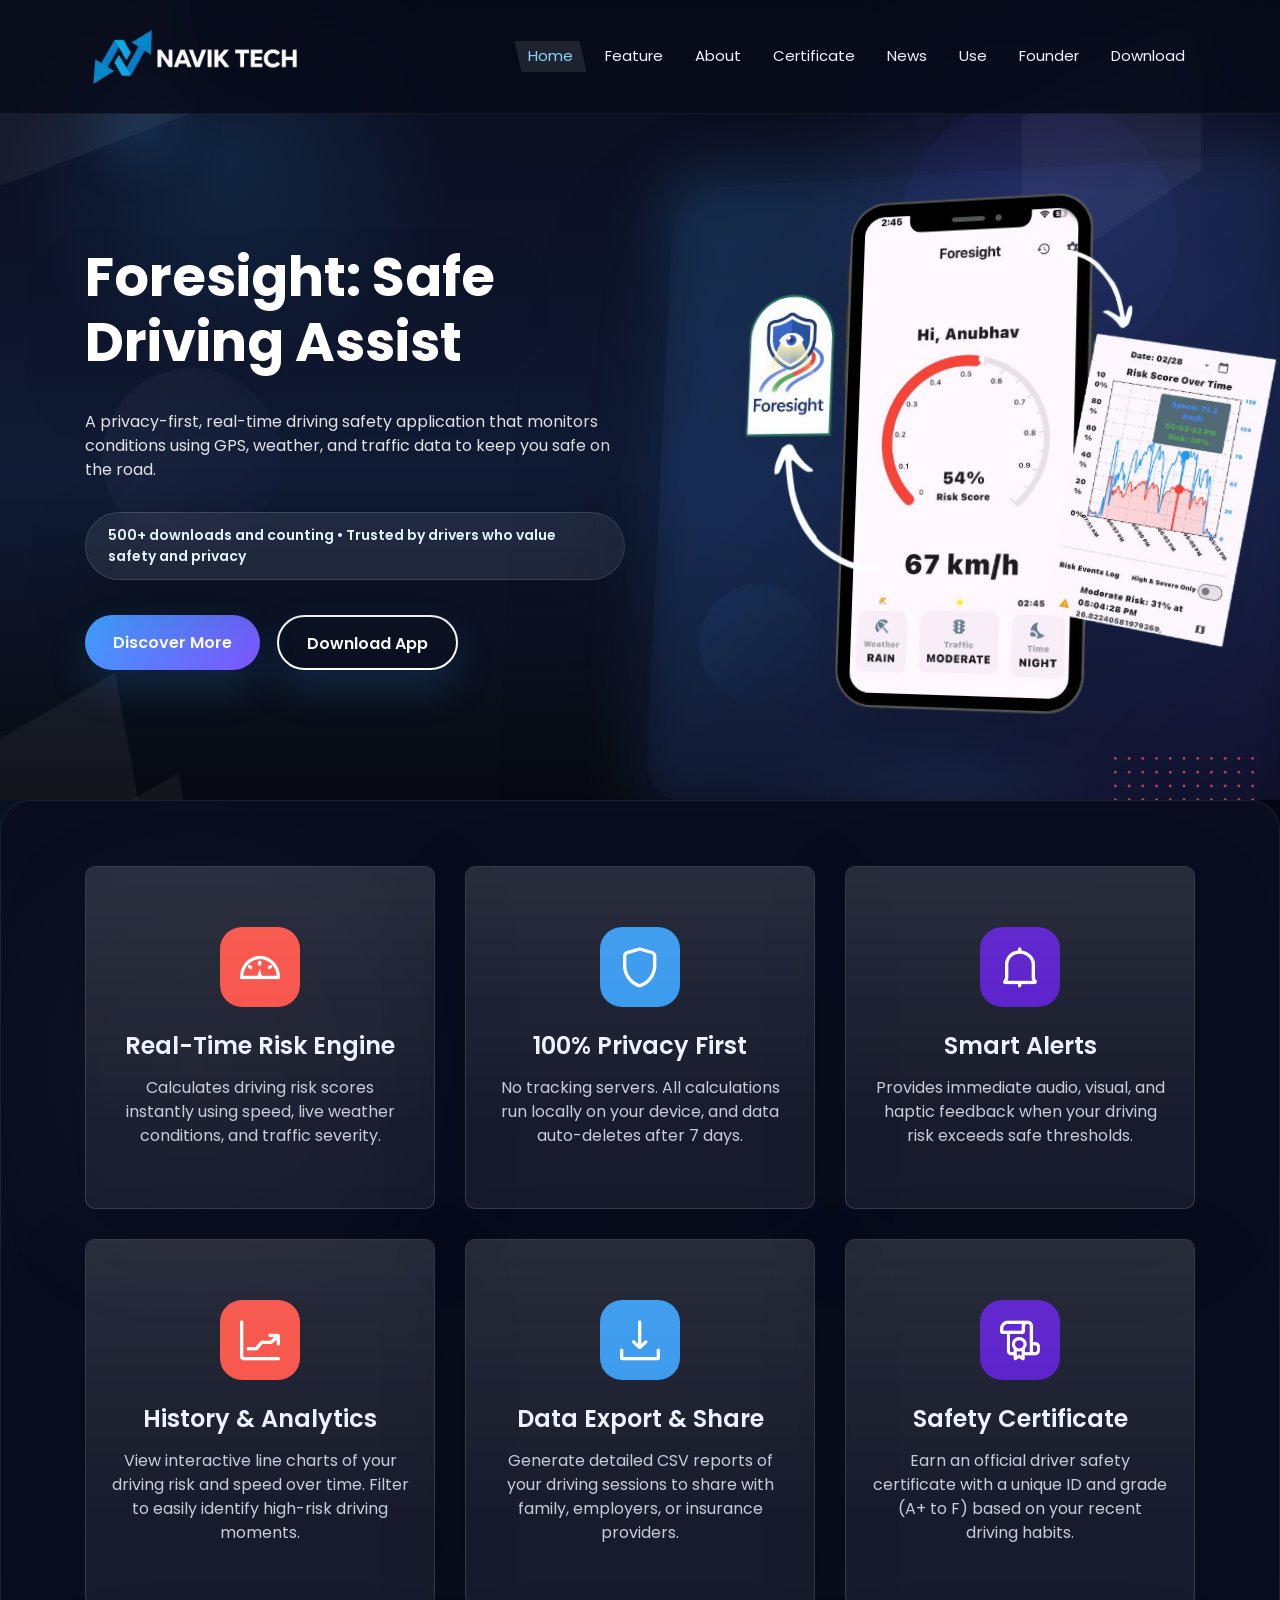
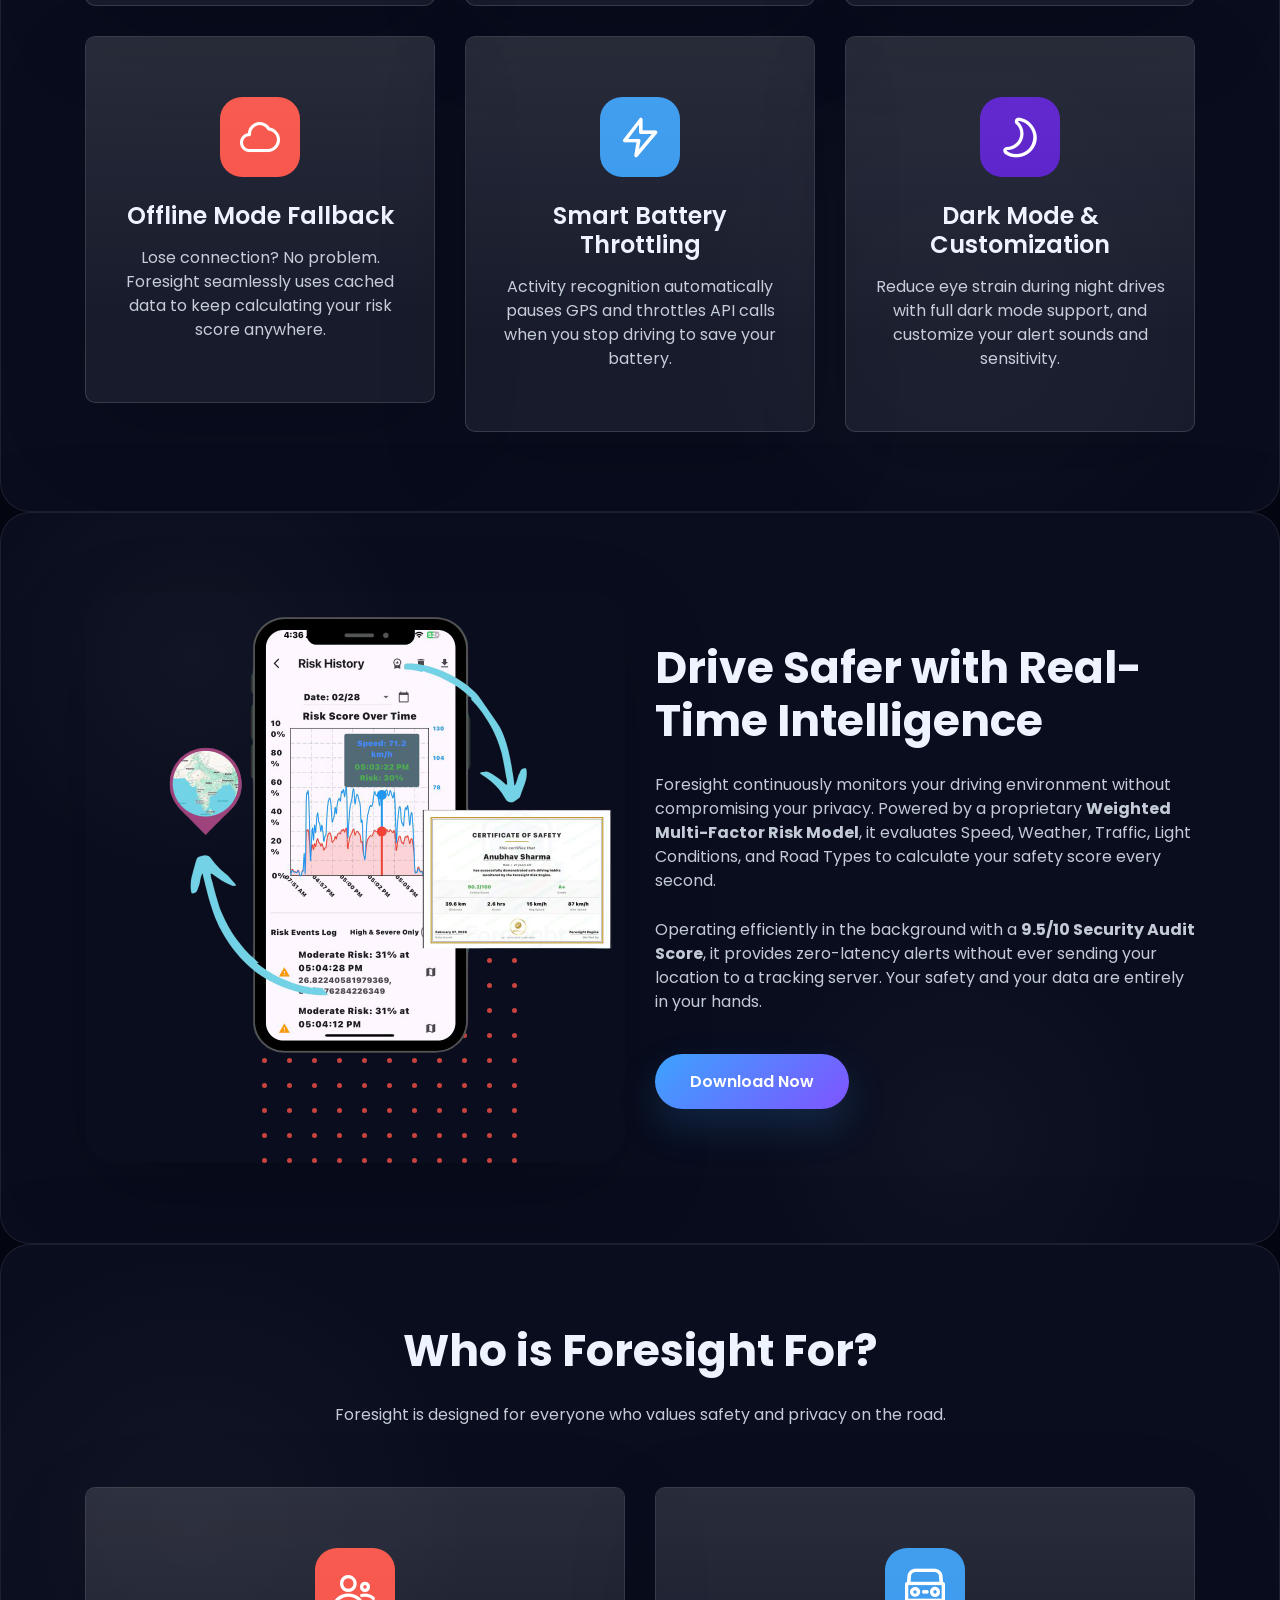
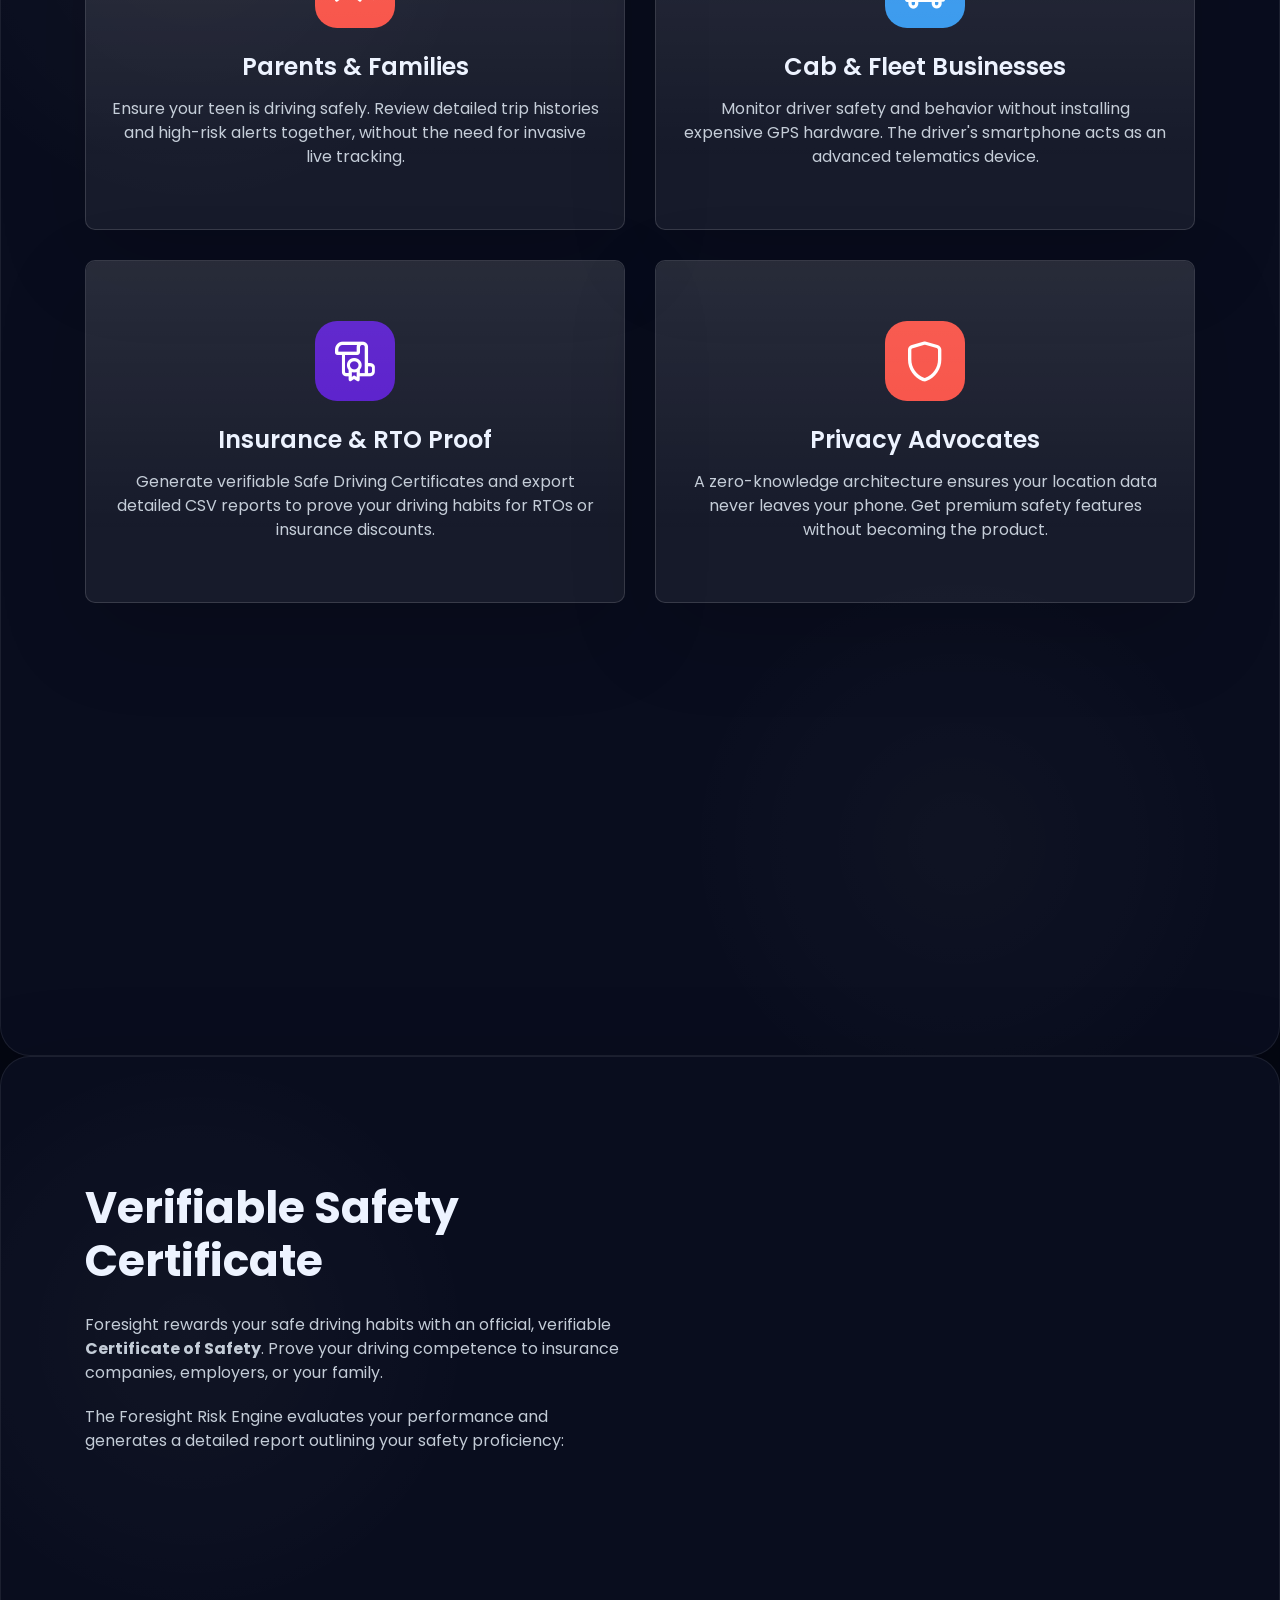
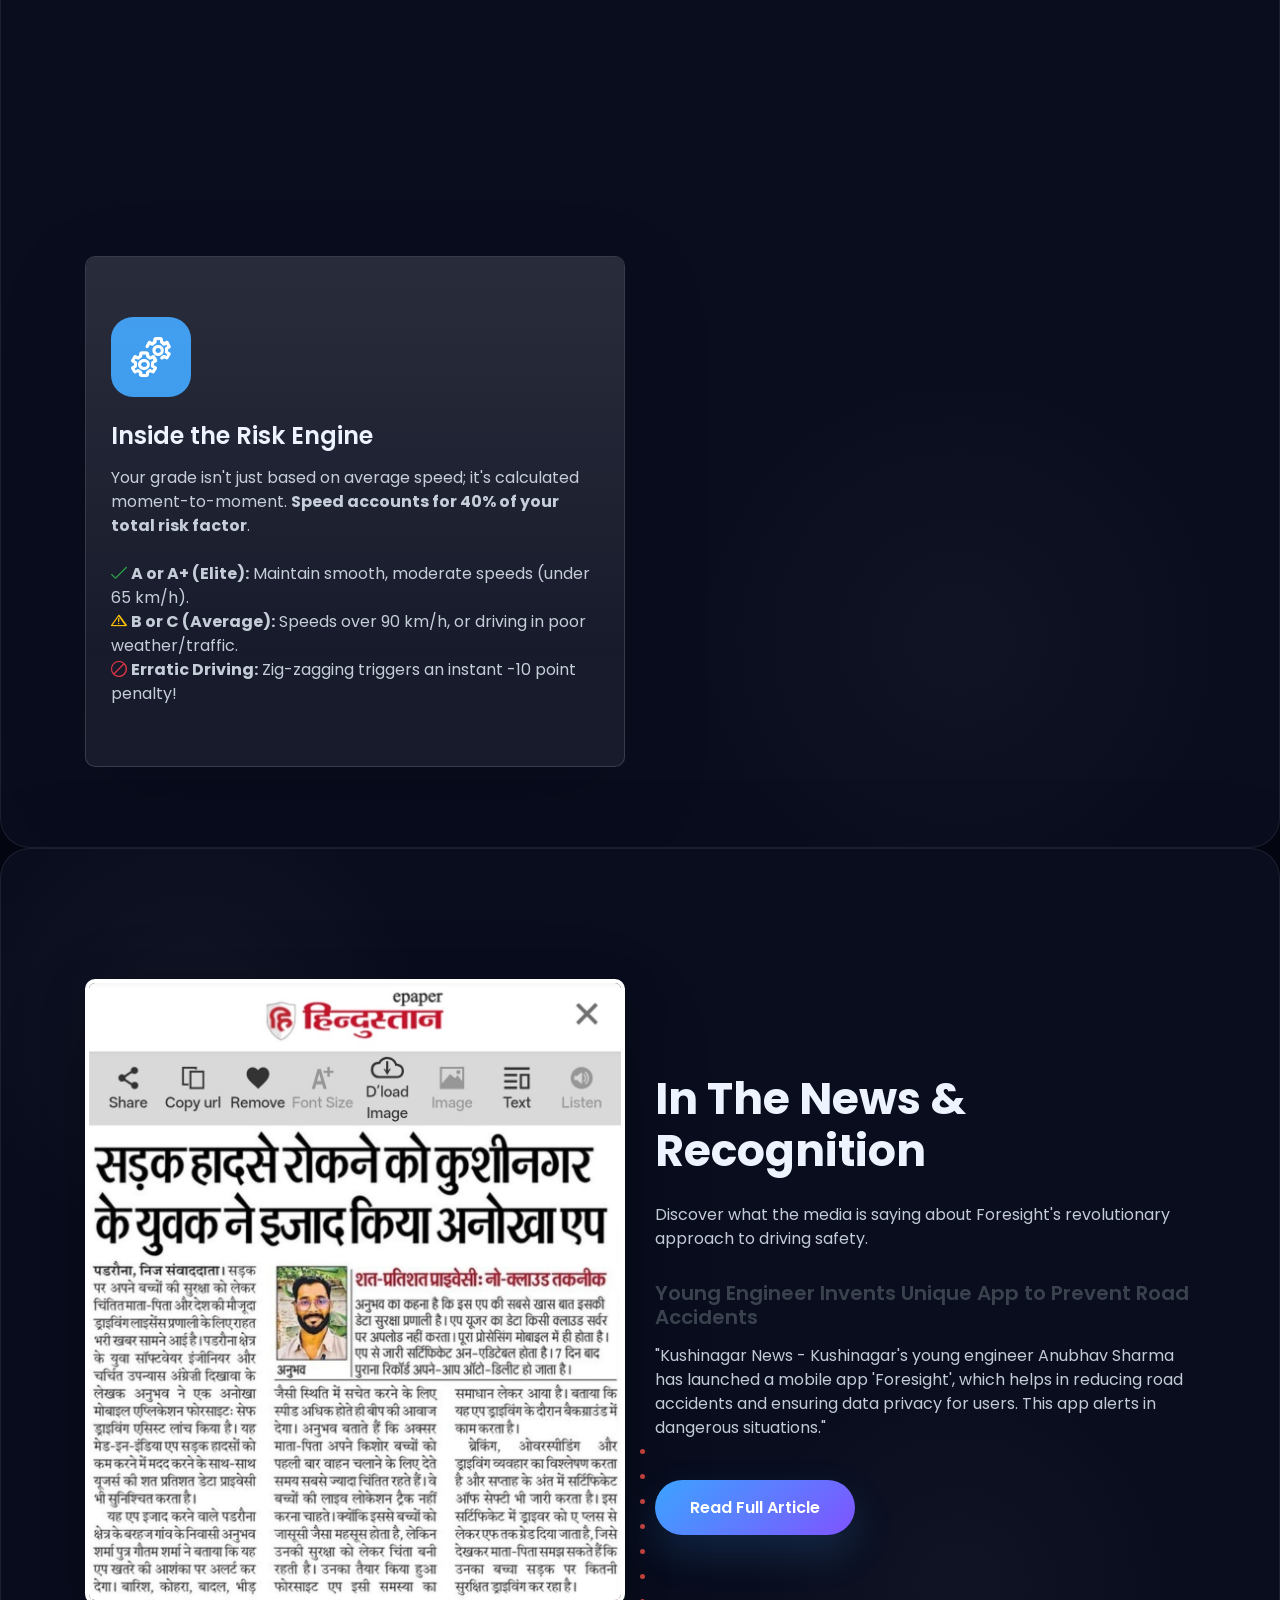
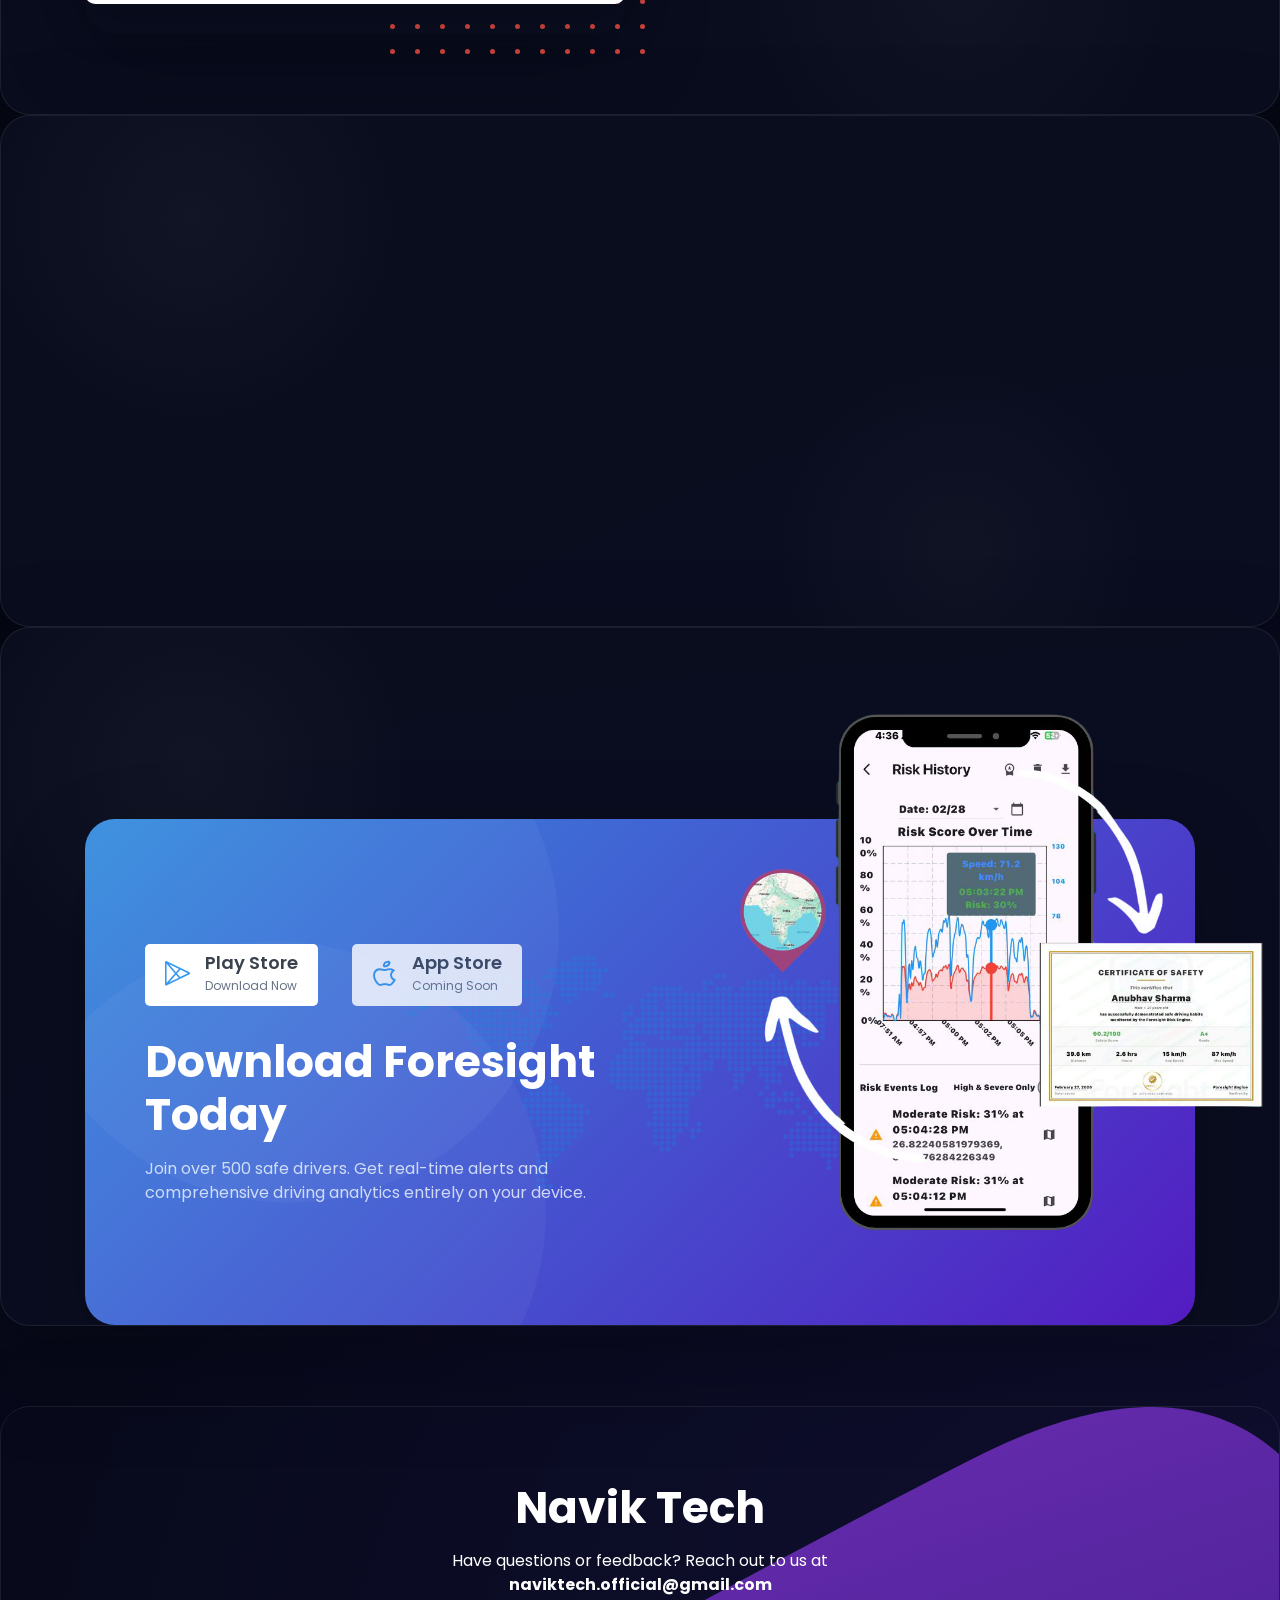
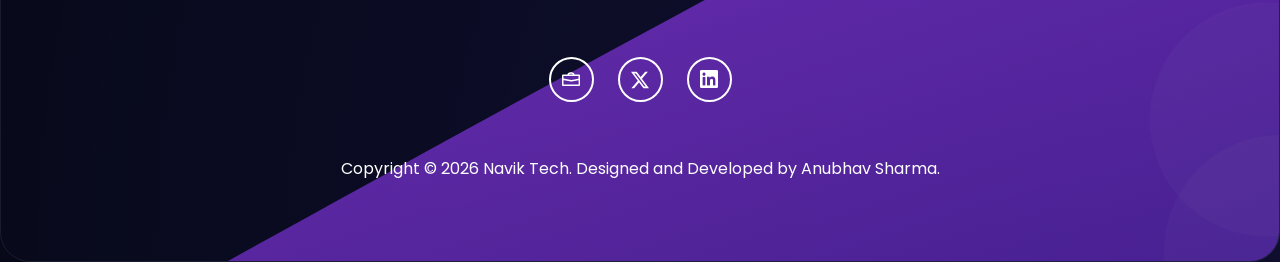
==== commit 47c4758e: "Update homepage with 3D hero, improved UI, and scroll depth effects" ====
--- a/index.html
+++ b/index.html
@@ -5,10 +5,10 @@
     <meta charset="utf-8">
     
     <!--====== Title ======-->
-    <title>Foresight App by NavikTech | Safe Driving Assistant</title>
-    
-    <meta name="description" content="Foresight by NavikTech is a privacy-first, real-time driving safety application that monitors conditions using GPS, weather, and traffic data to keep you safe on the road.">
-    <meta name="keywords" content="Navik Tech, NavikTech, Foresight App, driving safety app, road safety, real-time driving alerts, privacy-first navigation">
+    <title>Foresight App by Navik Tech | Founded by Anubhav Sharma</title>
+    
+    <meta name="description" content="Foresight by Navik Tech, founded by software engineer and author Anubhav Sharma, is a privacy-first, real-time driving safety application that monitors conditions using GPS, weather, and traffic data.">
+    <meta name="keywords" content="Anubhav Sharma, Navik Tech, NavikTech, Foresight App, Angrezi Dikhawa, driving safety app, road safety">
     <meta name="robots" content="index, follow">
     <meta name="theme-color" content="#3A424E">
     <link rel="canonical" href="https://www.naviktech.com/" />
@@ -17,19 +17,19 @@
     <!--====== Open Graph / Facebook ======-->
     <meta property="og:type" content="website">
     <meta property="og:url" content="https://www.naviktech.com/">
-    <meta property="og:title" content="Foresight App by NavikTech | Safe Driving Assistant">
-    <meta property="og:description" content="A privacy-first, real-time driving safety application that monitors conditions using GPS, weather, and traffic data.">
+    <meta property="og:title" content="Foresight App by Navik Tech | Founded by Anubhav Sharma">
+    <meta property="og:description" content="Foresight by Navik Tech, founded by software engineer and author Anubhav Sharma, is a privacy-first, real-time driving safety application.">
     <meta property="og:image" content="https://www.naviktech.com/assets/images/foresight.png">
 
     <!--====== Twitter ======-->
     <meta property="twitter:card" content="summary_large_image">
     <meta property="twitter:url" content="https://www.naviktech.com/">
-    <meta property="twitter:title" content="Foresight App by NavikTech | Safe Driving Assistant">
-    <meta property="twitter:description" content="A privacy-first, real-time driving safety application that monitors conditions using GPS, weather, and traffic data.">
+    <meta property="twitter:title" content="Foresight App by Navik Tech | Founded by Anubhav Sharma">
+    <meta property="twitter:description" content="Foresight by Navik Tech, founded by software engineer and author Anubhav Sharma, is a privacy-first, real-time driving safety application.">
     <meta property="twitter:image" content="https://www.naviktech.com/assets/images/foresight.png">
 
     <!--====== Favicon Icon ======-->
-    <link rel="shortcut icon" href="assets/images/favicon.png" type="image/png">
+    <link rel="icon" href="https://www.naviktech.com/assets/images/favicon.png" type="image/png">
         
 
         
@@ -102,7 +102,7 @@
       "@type": "Person",
       "name": "Anubhav Sharma",
       "url": "https://www.naviktech.com",
-      "image": "https://www.naviktech.com/assets/images/Anubhav-founder.jpg",
+      "image": "https://www.naviktech.com/assets/images/anubhav-sharma-navik-tech-founder.jpg",
       "jobTitle": "Software Engineer & Founder",
       "worksFor": {
         "@type": "Organization",
@@ -116,6 +116,22 @@
       ]
     }
     </script>
+
+      <script type="application/ld+json">
+    {
+      "@context": "https://schema.org",
+      "@type": "Organization",
+      "name": "Navik Tech",
+      "alternateName": "NavikTech",
+      "url": "https://www.naviktech.com/",
+      "logo": "https://www.naviktech.com/assets/images/naviktech-logo-2.png",
+      "founder": {
+        "@type": "Person",
+        "name": "Anubhav Sharma"
+      }
+    }
+    </script>
+    
 </head>
 
 <body>
@@ -199,6 +215,11 @@
             <img class="shape shape-1" src="assets/images/shape-1.svg" alt="" aria-hidden="true">
             <img class="shape shape-2" src="assets/images/shape-2.svg" alt="" aria-hidden="true">
             <img class="shape shape-3" src="assets/images/shape-3.svg" alt="" aria-hidden="true">
+            <div class="hero_layers">
+                <span class="hero_layer hero_layer-1"></span>
+                <span class="hero_layer hero_layer-2"></span>
+                <span class="hero_layer hero_layer-3"></span>
+            </div>
             
             <div class="container">
                 <div class="row align-items-center">
@@ -206,17 +227,21 @@
                         <div class="header_hero_content mt-45">
                             <h1 class="header_title wow fadeInLeftBig" data-wow-duration="1.3s" data-wow-delay="0.2s">Foresight: Safe Driving Assist</h1>
                             <p class="wow fadeInLeftBig" data-wow-duration="1.3s" data-wow-delay="0.6s">A privacy-first, real-time driving safety application that monitors conditions using GPS, weather, and traffic data to keep you safe on the road.</p>
+                            <div class="hero_badge wow fadeInUp" data-wow-duration="1.3s" data-wow-delay="0.9s">500+ downloads and counting • Trusted by drivers who value safety and privacy</div>
                             <ul>
-                                <li><a class="main-btn page-scroll wow fadeInUp" data-wow-duration="1.3s" data-wow-delay="1s" href="#about">Discover More</a></li>
-                                <li><a class="main-btn main-btn-2 wow fadeInUp" data-wow-duration="1.3s" data-wow-delay="1.4s" href="https://play.google.com/store/apps/details?id=com.anubhav.foresight" target="_blank" rel="noopener noreferrer">Download App</a></li>
+                                <li><a class="main-btn page-scroll wow fadeInUp" data-wow-duration="1.3s" data-wow-delay="1.2s" href="#about">Discover More</a></li>
+                                <li><a class="main-btn main-btn-2 wow fadeInUp" data-wow-duration="1.3s" data-wow-delay="1.6s" href="https://play.google.com/store/apps/details?id=com.anubhav.foresight" target="_blank" rel="noopener noreferrer">Download App</a></li>
                             </ul>
                         </div> <!-- header hero content -->
                     </div>
                 </div> <!-- row -->
             </div> <!-- container -->
             <div class="header_image d-flex align-items-end">
-                <div class="image wow fadeInRightBig" data-wow-duration="1.3s" data-wow-delay="1.8s">
-                    <img src="assets/images/foresight.png" alt="Foresight App Interface">
+                <div class="image hero_3d_card wow fadeInRightBig" data-wow-duration="1.3s" data-wow-delay="1.8s">
+                    <div class="device-frame">
+                        <img src="assets/images/foresight.png" alt="Foresight App Interface">
+                        <div class="device-glow"></div>
+                    </div>
                     <img src="assets/images/dots.svg" alt="" class="dots" aria-hidden="true">
                 </div> <!-- image -->
             </div> <!-- header image -->
@@ -365,7 +390,7 @@
     
     <!--====== USE CASES PART START ======-->
 
-    <section id="use-cases" class="use_cases_area pt-80 pb-80" style="background-color: #f7f8f9;">
+    <section id="use-cases" class="use_cases_area pt-80 pb-80">
         <div class="container">
             <div class="row justify-content-center">
                 <div class="col-lg-8">
@@ -495,7 +520,7 @@
 
     <!--====== NEWS PART START ======-->
 
-    <section id="news" class="about_area pt-80 pb-80" style="background-color: #f7f8f9;">
+    <section id="news" class="about_area pt-80 pb-80">
         <div class="container">
             <div class="row align-items-center">
                 <div class="col-lg-6 col-md-9">
@@ -515,7 +540,7 @@
                         <h3 class="mt-30" style="font-size: 20px; font-weight: 600; color: #3A424E;">Young Engineer Invents Unique App to Prevent Road Accidents</h3>
                         <p class="mt-15">"Kushinagar News - Kushinagar's young engineer Anubhav Sharma has launched a mobile app 'Foresight', which helps in reducing road accidents and ensuring data privacy for users. This app alerts in dangerous situations."</p>
                         
-                        <a class="main-btn mt-30" href="https://share.google/q4MuTBuhrPTO2IGGk" target="_blank" rel="noopener noreferrer">Read Full Article</a>
+                        <a class="main-btn mt-30" href="https://www.livehindustan.com/uttar-pradesh/kushinagar/story-innovative-mobile-app-foresight-launches-to-enhance-road-safety-and-data-privacy-201773373318534.html" target="_blank" rel="noopener noreferrer">Read Full Article</a>
                     </div> <!-- about content -->
                 </div>
             </div> <!-- row -->
@@ -541,7 +566,7 @@
                 <div class="col-lg-6 col-md-9 offset-md-3 offset-lg-0">
                     <div class="founder_image mt-50 wow fadeInRightBig" data-wow-duration="1.3s" data-wow-delay="0.5s" style="position: relative; text-align: center;">
                         <!-- Make sure to place your image in the assets/images folder and rename it to founder.jpg, or change the src below -->
-                        <img class="image rounded-circle shadow-lg" src="assets/images/Anubhav-founder.jpg" alt="Anubhav Sharma - Founder & CEO" style="width: 350px; height: 350px; object-fit: cover; border: 8px solid #fff;">
+                        <img class="image rounded-circle shadow-lg" src="assets/images/anubhav-sharma-navik-tech-founder.jpg" alt="Anubhav Sharma - Founder of Navik Tech and Author of Angrezi Dikhawa" style="width: 350px; height: 350px; object-fit: cover; border: 8px solid #fff;">
                         <img class="dots" src="assets/images/dots.svg" alt="" aria-hidden="true" style="position: absolute; bottom: -20px; right: 10%; z-index: -1; width: 150px;">
                     </div> <!-- founder image -->
                 </div>
@@ -588,7 +613,7 @@
                         </li>
                     </ul>
                     <h2 class="download_title mt-30">Download Foresight Today</h2>
-                    <p>Join the community of safe drivers. Get real-time alerts and comprehensive driving analytics entirely on your device.</p>
+                    <p>Join over 500 safe drivers. Get real-time alerts and comprehensive driving analytics entirely on your device.</p>
                 </div>  <!-- download app content -->
             </div> <!-- download app -->
         </div> <!-- container -->
--- a/assets/css/style.css
+++ b/assets/css/style.css
@@ -126,7 +126,7 @@
 /*===== All Button Style =====*/
 .main-btn {
   display: inline-block;
-  font-weight: 500;
+  font-weight: 600;
   text-align: center;
   white-space: nowrap;
   vertical-align: middle;
@@ -135,17 +135,35 @@
   -ms-user-select: none;
   user-select: none;
   border: 0;
-  padding: 0 25px;
+  padding: 0 28px;
   font-size: 16px;
   height: 55px;
   line-height: 55px;
-  border-radius: 5px;
+  border-radius: 999px;
   color: #fff;
   cursor: pointer;
   z-index: 5;
   -webkit-transition: all 0.4s ease-out 0s;
   transition: all 0.4s ease-out 0s;
-  background-color: #3698EE;
+  background: linear-gradient(135deg, #3ca3ff, #7f54ff);
+  box-shadow: 0 18px 40px rgba(58, 152, 238, 0.18);
+}
+
+.main-btn:hover {
+  background: linear-gradient(135deg, #72b0ff, #9f74ff);
+  transform: translateY(-2px) scale(1.02);
+  box-shadow: 0 22px 52px rgba(58, 152, 238, 0.26);
+}
+
+.main-btn.main-btn-2 {
+  background: rgba(255, 255, 255, 0.12);
+  color: #fff;
+  border: 1px solid rgba(255, 255, 255, 0.18);
+  line-height: 53px;
+}
+
+.main-btn.main-btn-2:hover {
+  background: rgba(255, 255, 255, 0.18);
 }
 
 @media (max-width: 767px) {
@@ -948,11 +966,17 @@
   }
 }
 
+.header_hero .container {
+  position: relative;
+  z-index: 5;
+}
+
 .header_hero_content .header_title {
   font-size: 54px;
   font-weight: 700;
   color: #fff;
   margin-top: 20px;
+  text-shadow: 0 24px 70px rgba(0, 0, 0, 0.26);
 }
 
 @media only screen and (min-width: 992px) and (max-width: 1199px) {
@@ -1396,8 +1420,368 @@
   }
 }
 
+/* 3D Hero + Modern Flow Overrides */
+body {
+  background: linear-gradient(180deg, #090b18 0%, #121a35 40%, #070a1a 100%);
+  color: #d6e0ff;
+}
+
+.header_area .header_navbar {
+  background: rgba(7, 10, 25, 0.82);
+  border-bottom: 1px solid rgba(255, 255, 255, 0.06);
+  backdrop-filter: blur(18px);
+}
+
+.header_area .navbar-nav .nav-item a {
+  color: #ecf3ff;
+}
+
+.header_area .navbar-nav .nav-item.active a,
+.header_area .navbar-nav .nav-item a:hover {
+  color: #7dd0ff;
+}
+
+.header_hero {
+  background: radial-gradient(circle at 18% 20%, rgba(58, 152, 238, 0.14), transparent 18%),
+              radial-gradient(circle at 82% 25%, rgba(150, 94, 255, 0.12), transparent 20%),
+              linear-gradient(180deg, #090c1b 0%, #101b35 60%, #06090f 100%);
+  overflow: hidden;
+}
+
+.header_hero::before {
+  background: none;
+}
+
+.header_hero::after {
+  content: '';
+  position: absolute;
+  left: 48px;
+  top: 32px;
+  width: 180px;
+  height: 180px;
+  border-radius: 50%;
+  background: radial-gradient(circle, rgba(58, 152, 238, 0.16), transparent 52%);
+  filter: blur(16px);
+  z-index: 4;
+}
+
+.hero_layers {
+  position: absolute;
+  inset: 0;
+  pointer-events: none;
+  z-index: 4;
+}
+
+.hero_layer {
+  position: absolute;
+  border-radius: 999px;
+  filter: blur(1px);
+  opacity: 0.28;
+  transition: transform 0.45s ease-out;
+}
+
+.hero_layer-1 {
+  width: 280px;
+  height: 280px;
+  top: 12%;
+  right: 8%;
+  background: linear-gradient(135deg, rgba(93, 66, 255, 0.28), rgba(58, 152, 238, 0.16));
+}
+
+.hero_layer-2 {
+  width: 180px;
+  height: 180px;
+  top: 46%;
+  left: 8%;
+  background: linear-gradient(135deg, rgba(255, 255, 255, 0.18), rgba(93, 66, 255, 0.08));
+}
+
+.hero_layer-3 {
+  width: 120px;
+  height: 120px;
+  bottom: 12%;
+  right: 36%;
+  background: linear-gradient(135deg, rgba(60, 184, 255, 0.26), rgba(255, 255, 255, 0.02));
+}
+
+.hero_badge {
+  display: inline-flex;
+  align-items: center;
+  gap: 0.85rem;
+  padding: 12px 22px;
+  margin-top: 30px;
+  border-radius: 999px;
+  background: rgba(255, 255, 255, 0.08);
+  border: 1px solid rgba(255, 255, 255, 0.12);
+  backdrop-filter: blur(16px);
+  color: #e4f4ff;
+  font-weight: 600;
+  font-size: 14px;
+  box-shadow: 0 24px 70px rgba(0, 0, 0, 0.20);
+}
+
+.header_image .hero_3d_card {
+  perspective: 1600px;
+}
+
+.header_image .hero_3d_card .device-frame {
+  position: relative;
+  transform-style: preserve-3d;
+  transform: rotateY(-16deg) rotateX(6deg);
+  transition: transform 0.8s ease-out;
+}
+
+.header_image .hero_3d_card:hover .device-frame {
+  transform: rotateY(-8deg) rotateX(4deg) translateZ(6px);
+}
+
+.header_image .hero_3d_card .device-frame::before {
+  content: "";
+  position: absolute;
+  inset: -24px;
+  border-radius: 40px;
+  background: linear-gradient(135deg, rgba(58, 152, 238, 0.28), rgba(93, 66, 255, 0.18));
+  filter: blur(30px);
+  opacity: 0.7;
+  z-index: -2;
+}
+
+.header_image .hero_3d_card .device-frame img {
+  border-radius: 40px;
+  box-shadow: 0 40px 120px rgba(0, 0, 0, 0.45);
+  transform: translateZ(20px);
+}
+
+.header_image .hero_3d_card .device-glow {
+  position: absolute;
+  left: 50%;
+  bottom: 10px;
+  width: 110%;
+  height: 24px;
+  background: radial-gradient(circle, rgba(58, 152, 238, 0.24), transparent 55%);
+  transform: translateX(-50%);
+  filter: blur(30px);
+  z-index: -1;
+}
+
+.header_image .hero_3d_card .dots {
+  right: 4%;
+  bottom: -20px;
+  width: 140px;
+  animation: floatup 6s ease-in-out infinite;
+}
+
+@keyframes floatup {
+  0%, 100% { transform: translateY(0); }
+  50% { transform: translateY(-20px); }
+}
+
+.header_hero_content p {
+  color: rgba(255, 255, 255, 0.88);
+}
+
+.about_image .dots,
+.header_image .image .dots {
+  opacity: 1;
+}
+
+body {
+  background: radial-gradient(circle at top left, rgba(58, 152, 238, 0.16), transparent 18%),
+              radial-gradient(circle at bottom right, rgba(93, 66, 255, 0.14), transparent 20%),
+              #050814;
+  color: #dfe5ff;
+}
+
+section {
+  overflow: hidden;
+}
+
+.features_area,
+.about_area,
+.use_cases_area,
+.founder_area,
+.download_app_area,
+.footer_area {
+  position: relative;
+  z-index: 2;
+  background: rgba(10, 14, 32, 0.96);
+  border-radius: 30px;
+  border: 1px solid rgba(255, 255, 255, 0.08);
+  box-shadow: 0 36px 100px rgba(0, 0, 0, 0.28);
+}
+
+section::before {
+  content: '';
+  position: absolute;
+  inset: 0;
+  pointer-events: none;
+  background-image: radial-gradient(circle at 15% 20%, rgba(255, 255, 255, 0.04), transparent 18%),
+                    radial-gradient(circle at 75% 85%, rgba(255, 255, 255, 0.03), transparent 18%);
+  mix-blend-mode: screen;
+  opacity: 0.75;
+  z-index: 1;
+}
+
+.features_area,
+.about_area,
+.use_cases_area,
+.founder_area,
+.download_app_area,
+.footer_area {
+  overflow: hidden;
+}
+
+.features_area > .container,
+.about_area > .container,
+.use_cases_area > .container,
+.founder_area > .container,
+.download_app_area > .container,
+.footer_area > .container {
+  position: relative;
+  z-index: 2;
+}
+
+.features_area {
+  perspective: 1400px;
+}
+
+.single_features {
+  background: rgba(255, 255, 255, 0.06);
+  border: 1px solid rgba(255, 255, 255, 0.14);
+  box-shadow: 0 30px 90px rgba(0, 0, 0, 0.16);
+  transform-style: preserve-3d;
+  will-change: transform;
+  --scroll-ty: 0px;
+  transform: translateY(var(--scroll-ty));
+  transition: transform 0.35s ease-out, box-shadow 0.35s ease-out, border-color 0.35s ease-out;
+}
+
+.single_features::before {
+  content: '';
+  position: absolute;
+  inset: 0;
+  border-radius: 10px;
+  background: linear-gradient(180deg, rgba(255, 255, 255, 0.08), transparent 80%);
+  pointer-events: none;
+}
+
+.single_features:hover {
+  transform: translateY(calc(var(--scroll-ty) - 18px)) rotateX(2deg) translateZ(2px);
+  box-shadow: 0 48px 120px rgba(0, 0, 0, 0.24);
+  border-color: rgba(255, 255, 255, 0.24);
+}
+
+.single_features:hover {
+  transform: translateY(calc(var(--scroll-ty) - 14px)) rotateX(2deg);
+  box-shadow: 0 36px 85px rgba(0, 0, 0, 0.25);
+}
+
+.single_features .features_icon i {
+  width: 80px;
+  height: 80px;
+  line-height: 80px;
+  border-radius: 22px;
+  transition: all 0.4s ease;
+}
+
+.single_features:hover .features_icon i {
+  transform: translateZ(10px) rotateZ(8deg);
+}
+
+.single_features .features_content .features_title {
+  color: #edf3ff;
+}
+
+.single_features .features_content p {
+  color: rgba(235, 245, 255, 0.82);
+}
+
+.section_title .title {
+  color: #edf3ff;
+}
+
+.section_title p,
+.about_content p,
+.founder_content p,
+.download_app_content p,
+.footer_subscribe p,
+.single_blog .blog_content .blog_meta .meta_date span,
+.single_blog .blog_content .blog_meta .meta_like ul li a {
+  color: rgba(236, 245, 255, 0.82);
+}
+
+.section_title {
+  transform: translateY(var(--scroll-img-y));
+}
+
+.about_image,
+.founder_image,
+.download_app,
+.single_blog,
+.section_title {
+  --scroll-img-y: 0px;
+  transform: translateY(var(--scroll-img-y));
+  transition: transform 0.55s ease-out, box-shadow 0.55s ease-out;
+}
+
+.about_image,
+.founder_image,
+.download_app {
+  box-shadow: 0 30px 90px rgba(0, 0, 0, 0.20);
+  border-radius: 30px;
+}
+
+.header_image .device-frame {
+  transform-origin: center center;
+}
+
+.header_image .hero_3d_card {
+  filter: drop-shadow(0 40px 50px rgba(0, 0, 0, 0.25));
+}
+
+.about_image .dots,
+.header_image .image .dots {
+  opacity: 0.8;
+}
+
+.download_app {
+  background: linear-gradient(135deg, rgba(58, 152, 238, 0.92), rgba(88, 28, 203, 0.94));
+}
+
+.footer_area {
+  background: transparent;
+}
+
+.footer_subscribe .subscribe_title {
+  color: #fff;
+}
+
+.footer_subscribe p,
+.footer_copyright p {
+  color: #b1b9d3;
+}
+
+.footer_social ul li a {
+  color: #c8d4ff;
+}
+
+.back-to-top {
+  background: rgba(58, 152, 238, 0.9);
+  border-radius: 50%;
+  box-shadow: 0 18px 40px rgba(0, 0, 0, 0.22);
+}
+
+@media (max-width: 767px) {
+  .hero_badge {
+    width: 100%;
+    justify-content: center;
+    padding: 14px 18px;
+    font-size: 13px;
+  }
+}
+
 /*===========================
-        11.BLOG css 
+        11.BLOG css */ 
 ===========================*/
 .blog_area {
   position: relative;
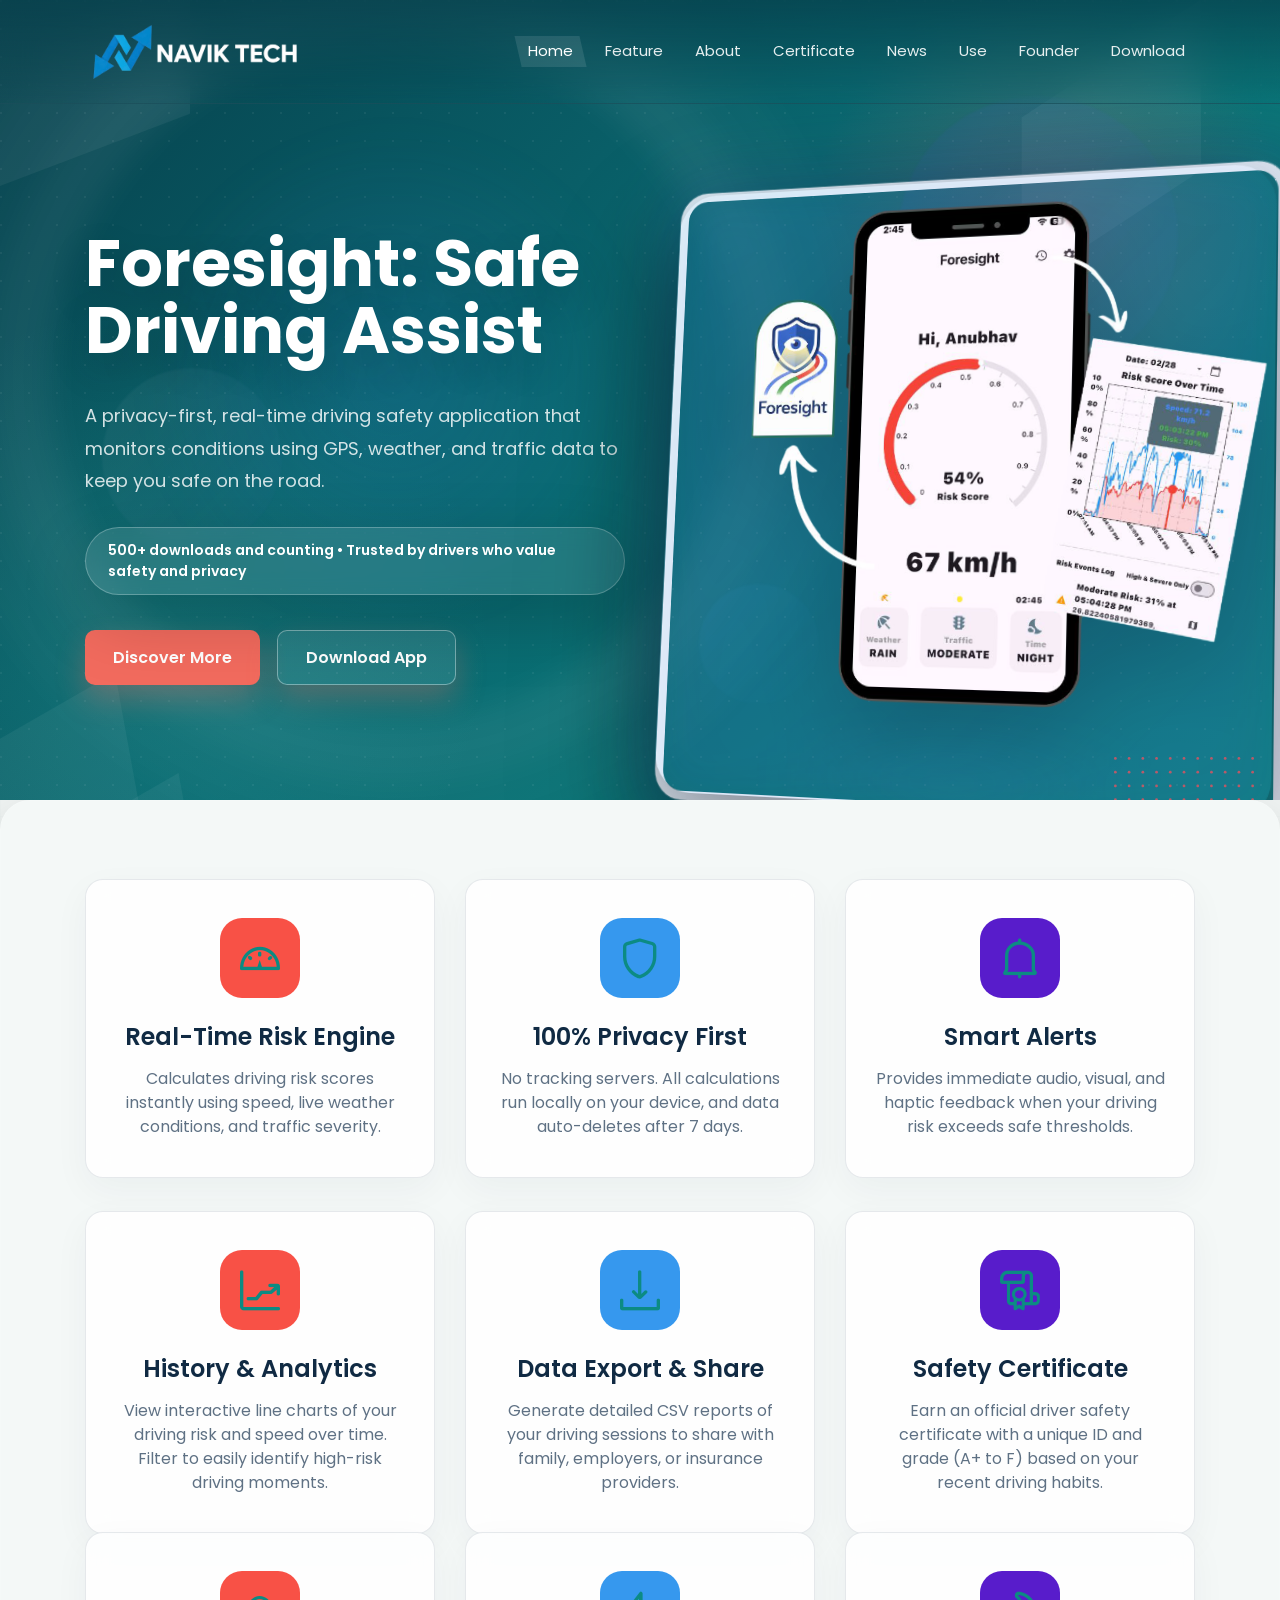
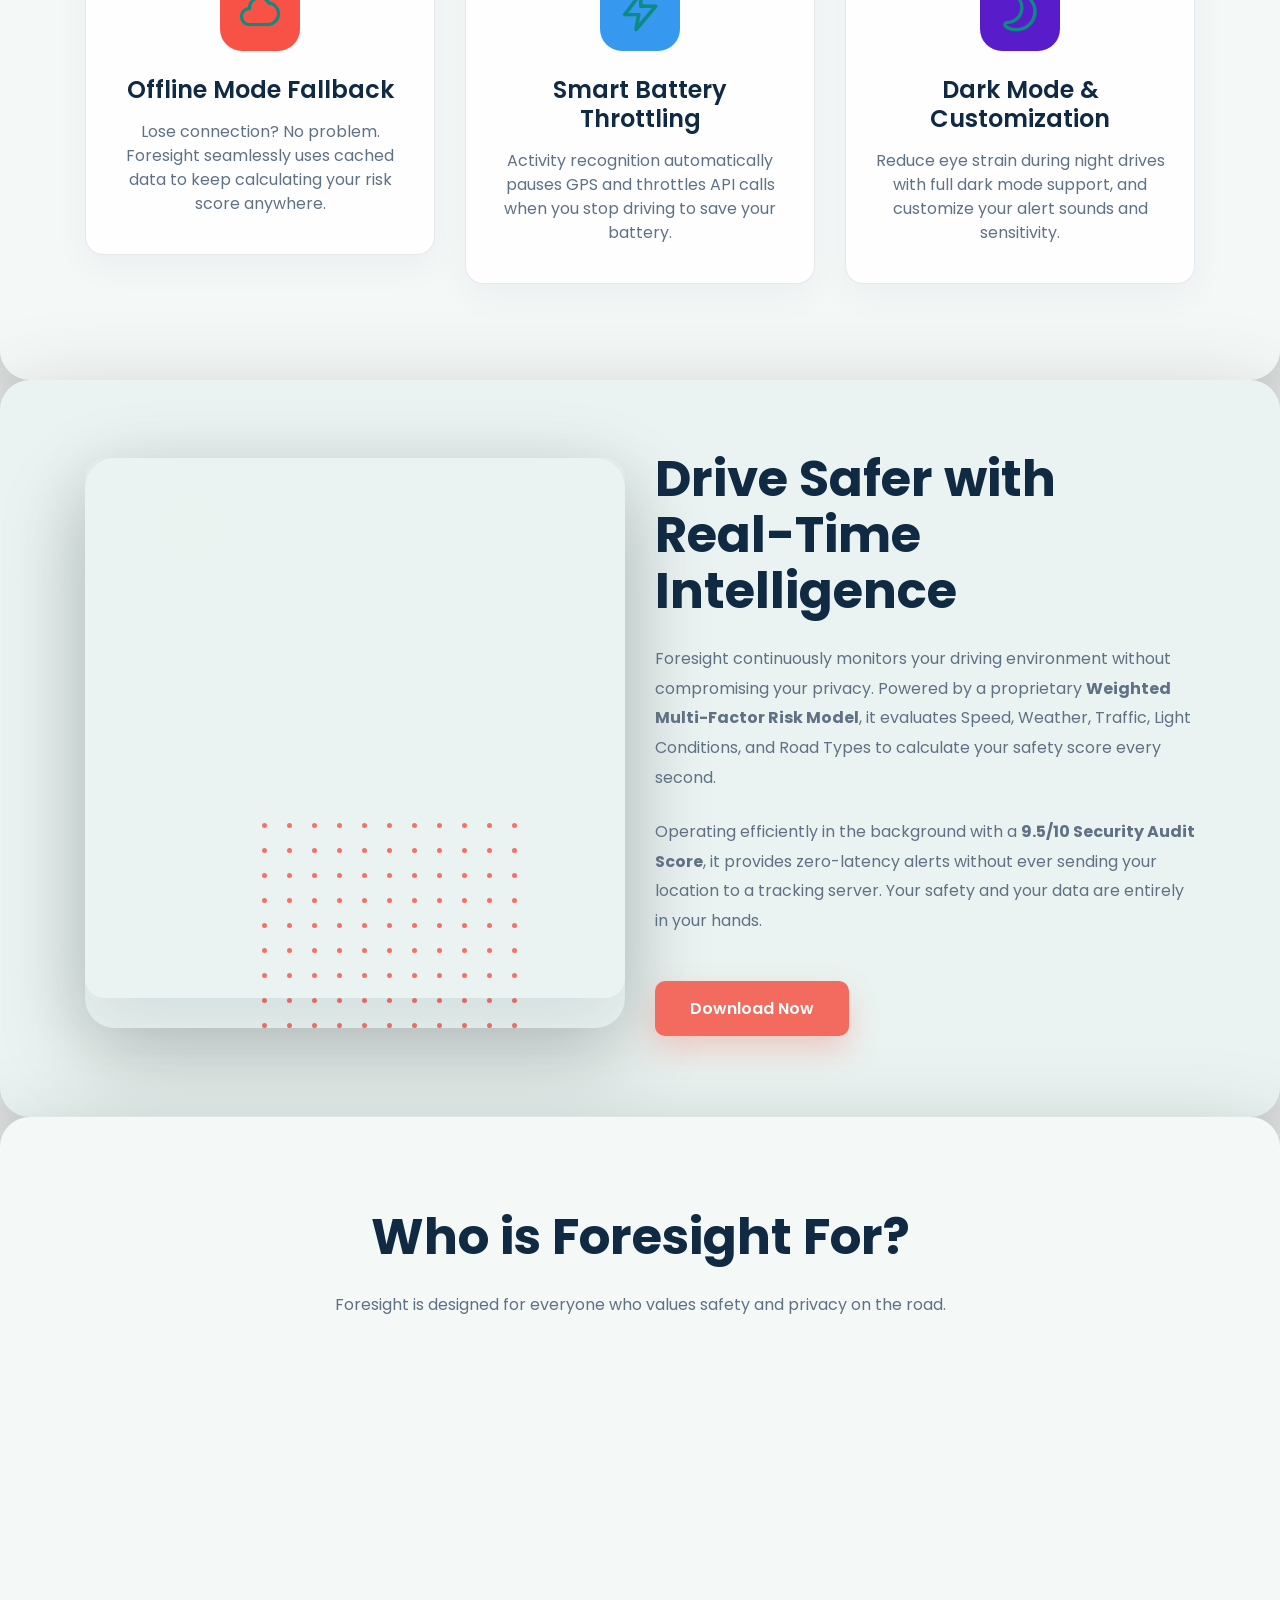
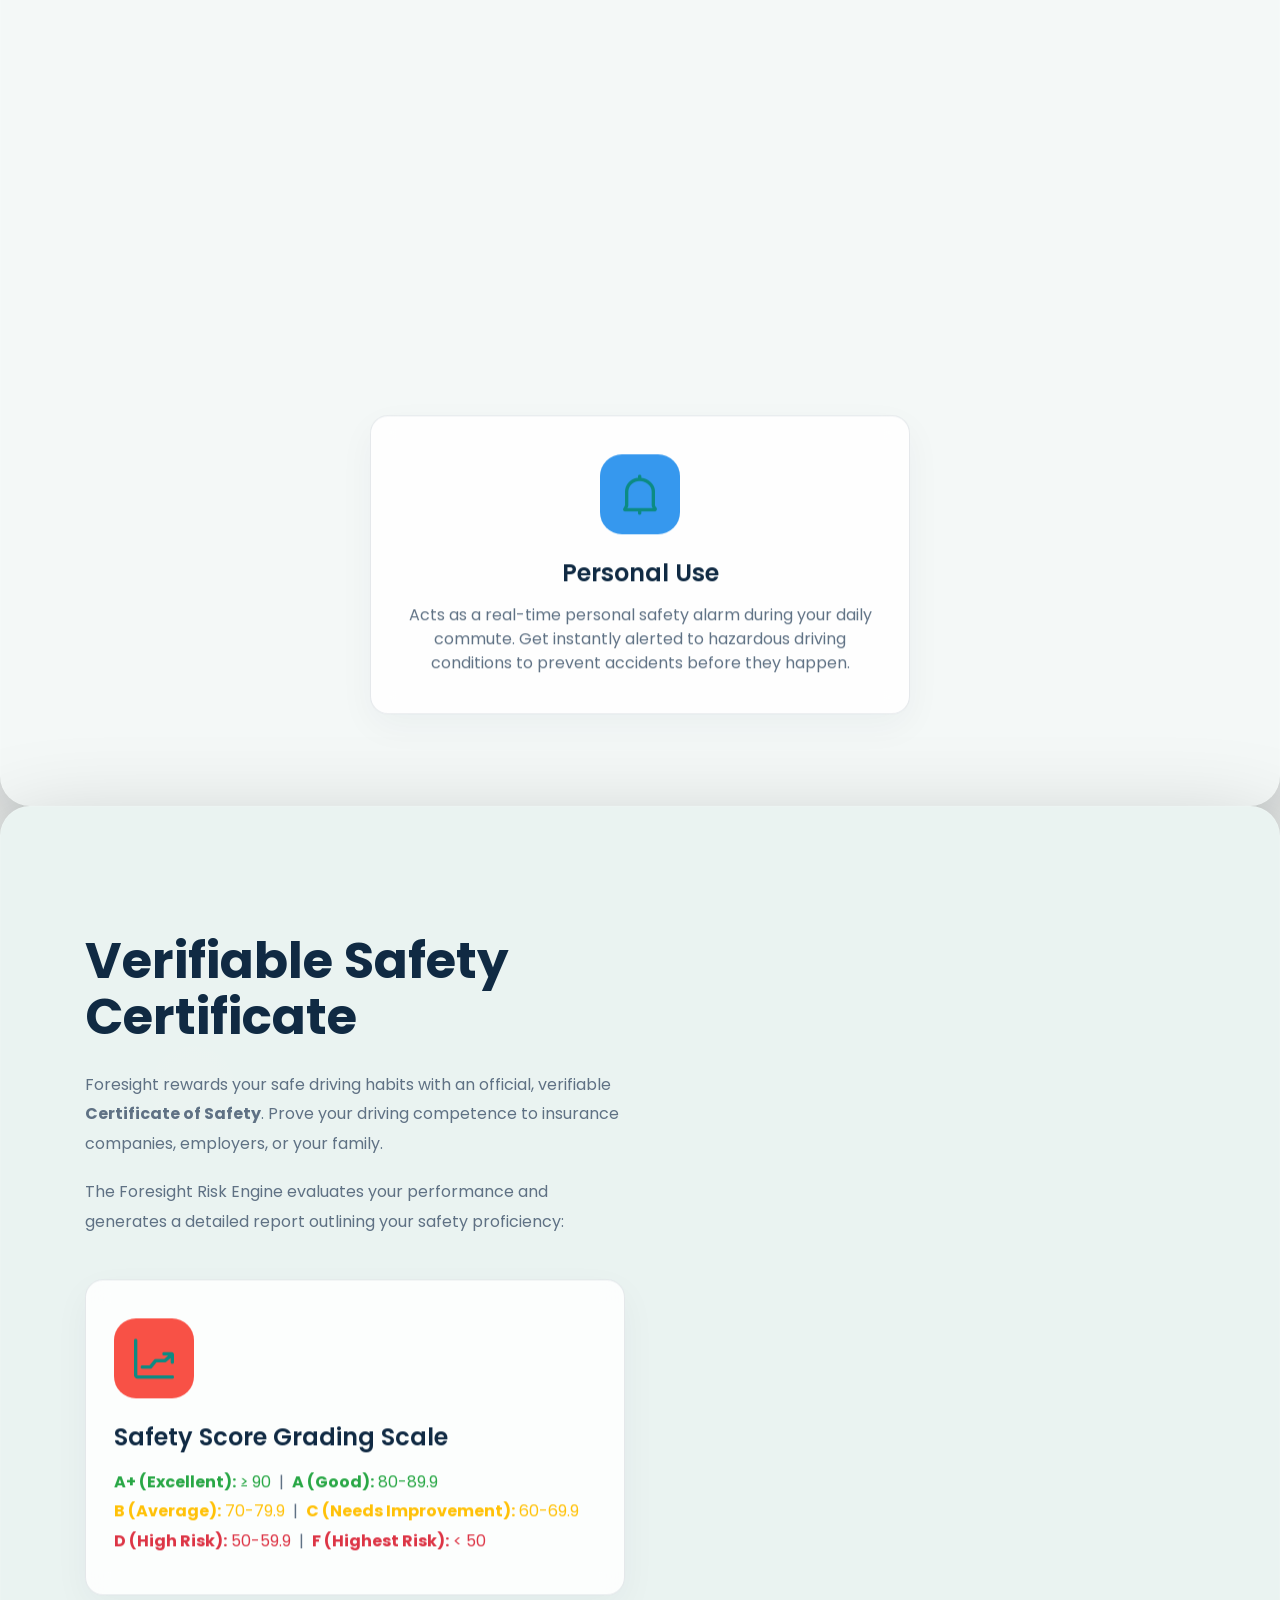
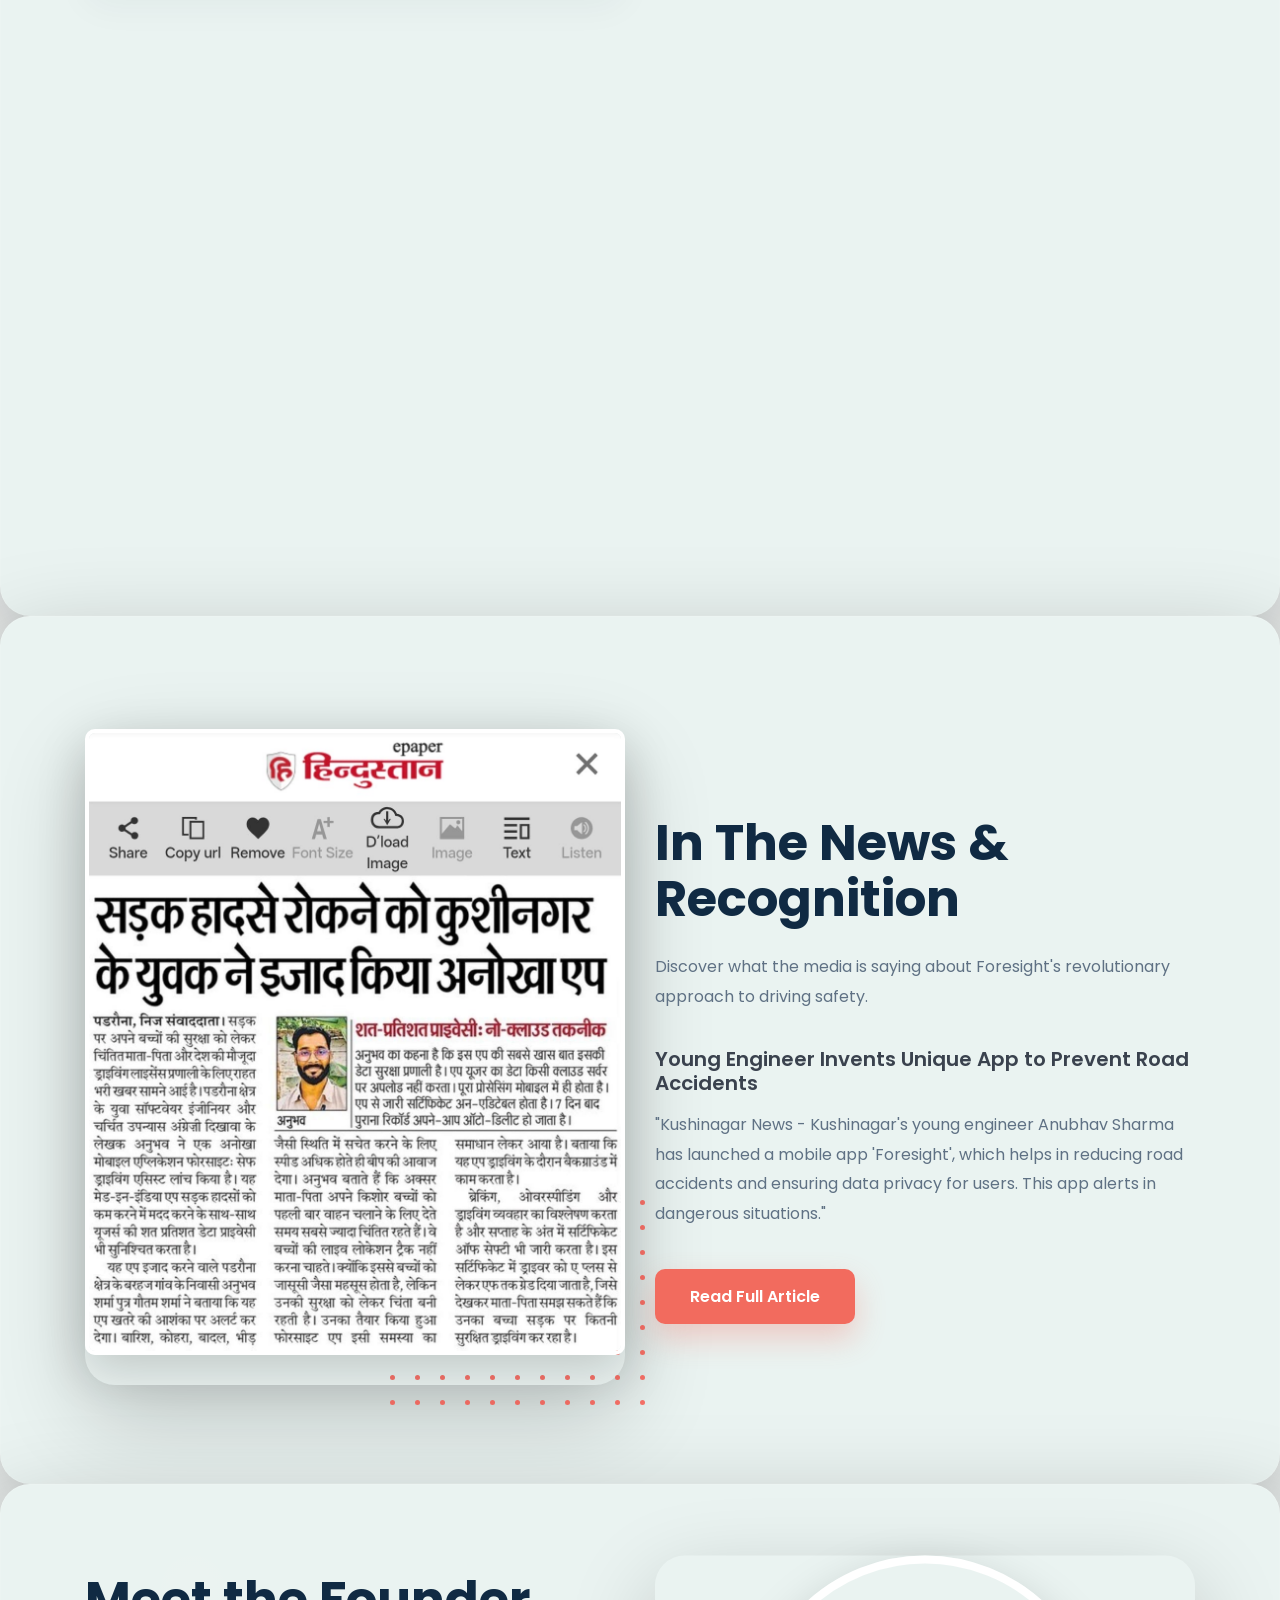
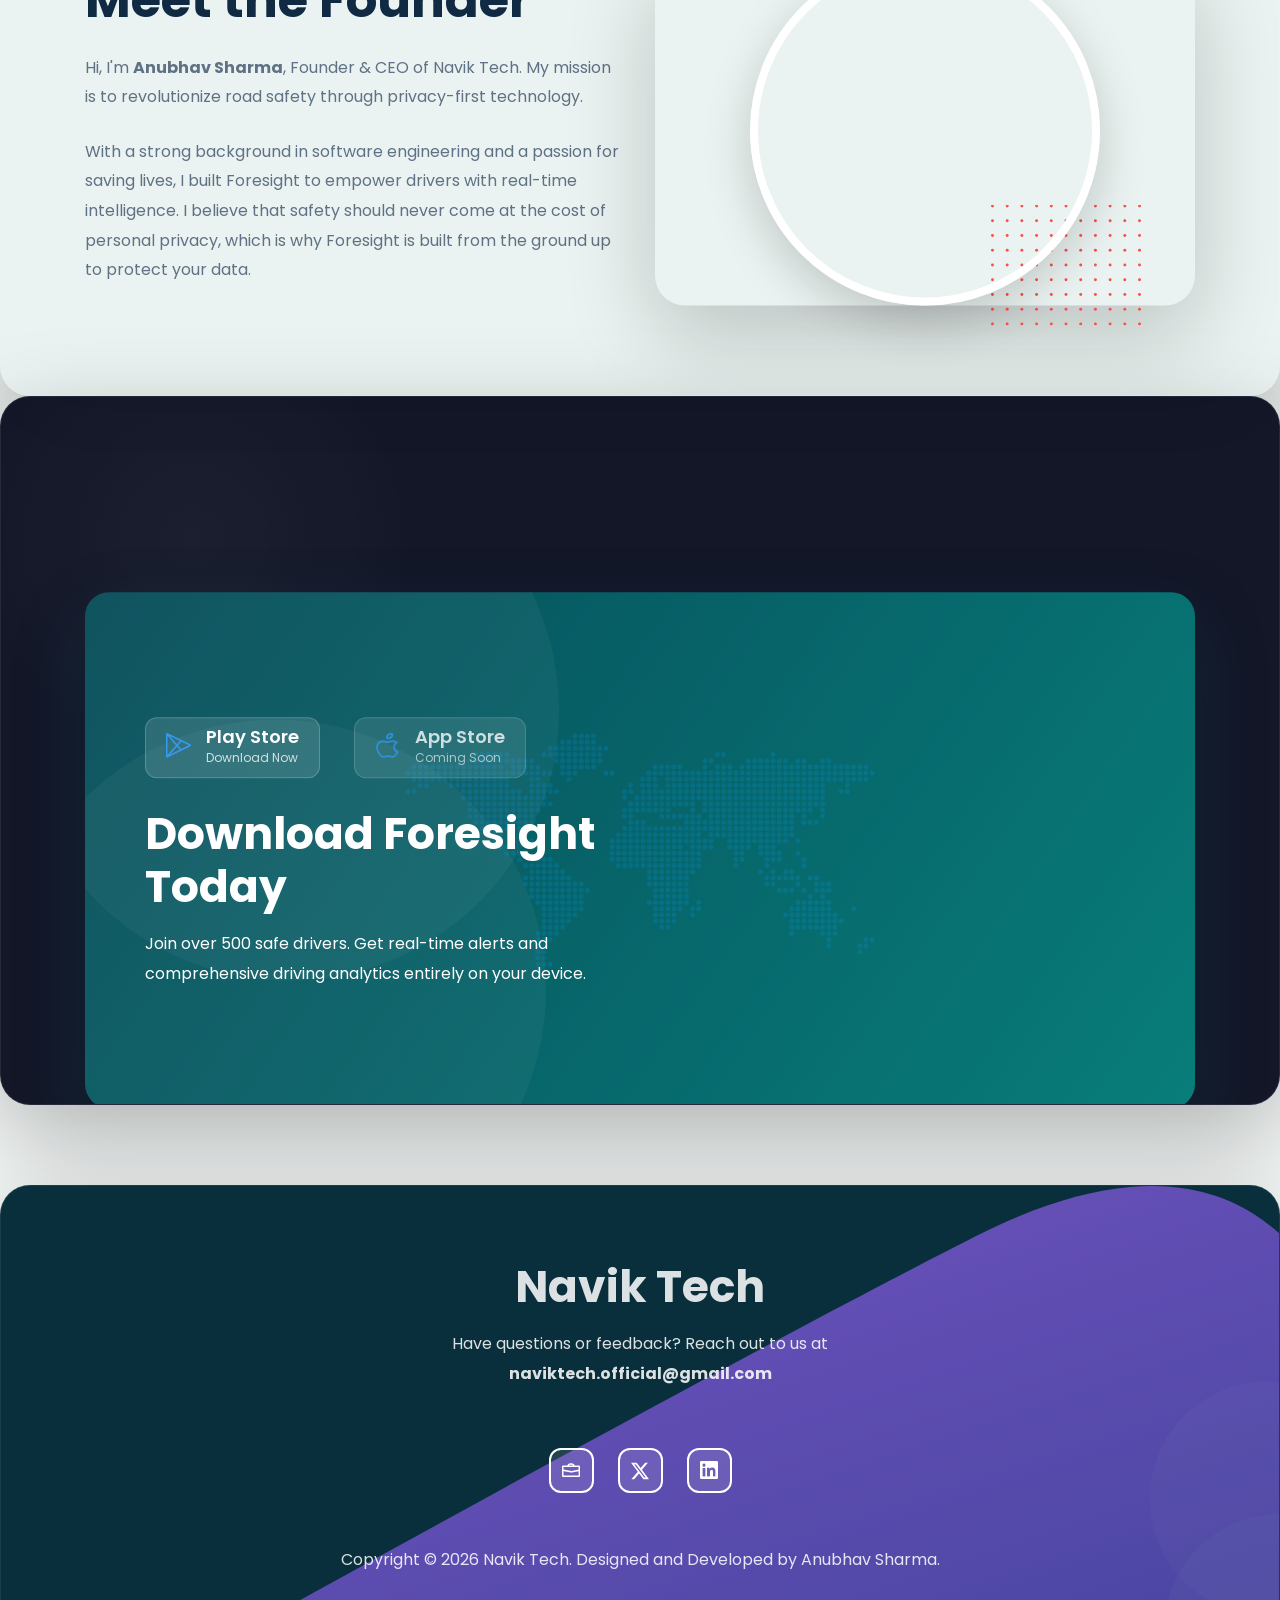
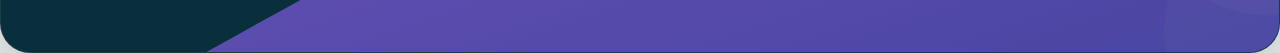
==== commit 7ccd66f4: "latest update" ====
--- a/index.html
+++ b/index.html
@@ -14,6 +14,9 @@
     <link rel="canonical" href="https://www.naviktech.com/" />
     <meta name="viewport" content="width=device-width, initial-scale=1">
 
+    <link rel="preconnect" href="https://fonts.googleapis.com">
+    <link rel="preconnect" href="https://fonts.gstatic.com" crossorigin>
+
     <!--====== Open Graph / Facebook ======-->
     <meta property="og:type" content="website">
     <meta property="og:url" content="https://www.naviktech.com/">
@@ -49,6 +52,9 @@
     
     <!--====== Style CSS ======-->
     <link rel="stylesheet" href="assets/css/style.css">
+
+    <!--====== Visual Refresh CSS ======-->
+    <link rel="stylesheet" href="assets/css/refresh.css">
     
     <!--====== Custom Card Hover Effects ======-->
     <style>
@@ -239,7 +245,7 @@
             <div class="header_image d-flex align-items-end">
                 <div class="image hero_3d_card wow fadeInRightBig" data-wow-duration="1.3s" data-wow-delay="1.8s">
                     <div class="device-frame">
-                        <img src="assets/images/foresight.png" alt="Foresight App Interface">
+                        <img src="assets/images/foresight.png" alt="Foresight App Interface" fetchpriority="high" decoding="async">
                         <div class="device-glow"></div>
                     </div>
                     <img src="assets/images/dots.svg" alt="" class="dots" aria-hidden="true">
@@ -367,7 +373,7 @@
             <div class="row align-items-center">
                 <div class="col-lg-6 col-md-9">
                     <div class="about_image mt-50 wow fadeInRightBig" data-wow-duration="1.3s" data-wow-delay="0.5s">
-                        <img class="image" src="assets/images/navikTech.png" alt="Foresight App Features Display">
+                        <img class="image" src="assets/images/navikTech.png" alt="Foresight App Features Display" loading="lazy" decoding="async">
                         <img class="dots" src="assets/images/dots.svg" alt="" aria-hidden="true">
                     </div> <!-- about image -->
                 </div>
@@ -508,7 +514,7 @@
                 <div class="col-lg-6 col-md-9 offset-md-3 offset-lg-0">
                     <div class="about_image mt-50 wow fadeInRightBig" data-wow-duration="1.3s" data-wow-delay="0.5s" style="text-align: center;">
                         <!-- Add your certificate image here and name it 'certificate.jpg' in the assets/images folder -->
-                        <img class="image shadow-lg" src="assets/images/certificate.jpg" alt="Foresight Certificate of Safety" style="border-radius: 10px; border: 4px solid #fff;">
+                        <img class="image shadow-lg" src="assets/images/certificate.jpg" alt="Foresight Certificate of Safety" loading="lazy" decoding="async" style="border-radius: 10px; border: 4px solid #fff;">
                         <img class="dots" src="assets/images/dots.svg" alt="" aria-hidden="true" style="position: absolute; bottom: -20px; left: -20px; z-index: -1;">
                     </div> <!-- about image -->
                 </div>
@@ -526,7 +532,7 @@
                 <div class="col-lg-6 col-md-9">
                     <div class="about_image mt-50 wow fadeInLeftBig" data-wow-duration="1.3s" data-wow-delay="0.5s" style="position: relative; text-align: center;">
                         <!-- Add your news screenshot image here and name it 'news-article.png' -->
-                        <img class="image shadow-lg" src="assets/images/news-article.png" alt="Foresight App in the News" style="border-radius: 10px; border: 4px solid #fff;">
+                        <img class="image shadow-lg" src="assets/images/news-article.png" alt="Foresight App in the News" loading="lazy" decoding="async" style="border-radius: 10px; border: 4px solid #fff;">
                         <img class="dots" src="assets/images/dots.svg" alt="" aria-hidden="true" style="position: absolute; bottom: -20px; right: -20px; z-index: -1;">
                     </div> <!-- about image -->
                 </div>
@@ -566,7 +572,7 @@
                 <div class="col-lg-6 col-md-9 offset-md-3 offset-lg-0">
                     <div class="founder_image mt-50 wow fadeInRightBig" data-wow-duration="1.3s" data-wow-delay="0.5s" style="position: relative; text-align: center;">
                         <!-- Make sure to place your image in the assets/images folder and rename it to founder.jpg, or change the src below -->
-                        <img class="image rounded-circle shadow-lg" src="assets/images/anubhav-sharma-navik-tech-founder.jpg" alt="Anubhav Sharma - Founder of Navik Tech and Author of Angrezi Dikhawa" style="width: 350px; height: 350px; object-fit: cover; border: 8px solid #fff;">
+                        <img class="image rounded-circle shadow-lg" src="assets/images/anubhav-sharma-navik-tech-founder.jpg" alt="Anubhav Sharma - Founder of Navik Tech and Author of Angrezi Dikhawa" loading="lazy" decoding="async" style="width: 350px; height: 350px; object-fit: cover; border: 8px solid #fff;">
                         <img class="dots" src="assets/images/dots.svg" alt="" aria-hidden="true" style="position: absolute; bottom: -20px; right: 10%; z-index: -1; width: 150px;">
                     </div> <!-- founder image -->
                 </div>
@@ -619,7 +625,7 @@
         </div> <!-- container -->
         <div class="download_app_image d-none d-lg-flex align-items-end">
             <div class="image wow fadeInRightBig" data-wow-duration="1.3s" data-wow-delay="0.5s">
-                <img src="assets/images/foresight-by-naviktech.png" alt="Download Foresight Mobile App">
+                <img src="assets/images/foresight-by-naviktech.png" alt="Download Foresight Mobile App" loading="lazy" decoding="async">
             </div> <!-- image -->
         </div> <!-- download app image -->
     </section>
--- a/assets/css/style.css
+++ b/assets/css/style.css
@@ -195,6 +195,330 @@
   }
 }
 
+/* Visual refresh */
+:root {
+  --ink: #102a43;
+  --muted: #5f7184;
+  --paper: #f4f8f7;
+  --card: rgba(255, 255, 255, 0.86);
+  --teal: #0c8b83;
+  --teal-dark: #075e67;
+  --coral: #f26b5e;
+  --line: rgba(16, 42, 67, 0.1);
+  --shadow: 0 24px 70px rgba(16, 42, 67, 0.11);
+}
+
+html {
+  scroll-behavior: smooth;
+}
+
+body {
+  background: var(--paper);
+  color: var(--muted);
+  overflow-x: hidden;
+}
+
+body::before {
+  position: fixed;
+  content: '';
+  inset: 0;
+  pointer-events: none;
+  opacity: 0.36;
+  z-index: -1;
+  background-image: linear-gradient(rgba(12, 139, 131, 0.035) 1px, transparent 1px), linear-gradient(90deg, rgba(12, 139, 131, 0.035) 1px, transparent 1px);
+  background-size: 34px 34px;
+}
+
+h1, h2, h3, h4, h5, h6 {
+  color: var(--ink);
+  letter-spacing: 0;
+}
+
+p {
+  color: var(--muted);
+}
+
+.preloader {
+  background: #eaf5f2;
+}
+
+.header_navbar {
+  padding: 0 18px;
+}
+
+.header_navbar:not(.sticky) {
+  background: linear-gradient(180deg, rgba(7, 54, 65, 0.66), transparent);
+}
+
+.navbar {
+  padding: 20px 0;
+}
+
+.sticky {
+  background: rgba(244, 248, 247, 0.92);
+  box-shadow: 0 12px 32px rgba(16, 42, 67, 0.1);
+  backdrop-filter: blur(18px);
+}
+
+.header_hero {
+  min-height: 800px;
+  height: auto;
+  overflow: hidden;
+  background: radial-gradient(circle at 82% 28%, rgba(242, 107, 94, 0.23), transparent 20%), radial-gradient(circle at 12% 80%, rgba(54, 191, 177, 0.2), transparent 26%), linear-gradient(135deg, #063f4b 0%, #0a6870 48%, #0c8b83 100%);
+}
+
+.header_hero::before {
+  opacity: 0.2;
+  background-image: radial-gradient(circle at 1px 1px, rgba(255, 255, 255, 0.28) 1px, transparent 0);
+  background-size: 28px 28px;
+}
+
+.header_hero::after {
+  position: absolute;
+  content: '';
+  width: 54vw;
+  height: 54vw;
+  right: -18vw;
+  bottom: -30vw;
+  border: 1px solid rgba(255, 255, 255, 0.2);
+  border-radius: 50%;
+  box-shadow: 0 0 0 60px rgba(255, 255, 255, 0.035), 0 0 0 120px rgba(255, 255, 255, 0.025);
+}
+
+.header_hero_content {
+  position: relative;
+  z-index: 10;
+}
+
+.header_hero_content .header_title {
+  max-width: 650px;
+  color: #fff;
+  font-size: clamp(42px, 5.1vw, 76px);
+  line-height: 1.04;
+  text-shadow: 0 16px 38px rgba(0, 35, 43, 0.2);
+}
+
+.header_hero_content p {
+  max-width: 590px;
+  color: rgba(255, 255, 255, 0.82);
+  font-size: 18px;
+  line-height: 1.8;
+}
+
+.hero_badge {
+  border: 1px solid rgba(255, 255, 255, 0.25);
+  background: rgba(255, 255, 255, 0.1);
+  color: #fff;
+  backdrop-filter: blur(10px);
+}
+
+.main-btn {
+  border-radius: 10px;
+  background: var(--coral);
+  box-shadow: 0 14px 30px rgba(242, 107, 94, 0.3);
+}
+
+.main-btn:hover {
+  background: #ff8173;
+  box-shadow: 0 18px 34px rgba(242, 107, 94, 0.38);
+}
+
+.main-btn.main-btn-2 {
+  background: rgba(255, 255, 255, 0.1);
+  border: 1px solid rgba(255, 255, 255, 0.38);
+}
+
+.main-btn.main-btn-2:hover {
+  background: rgba(255, 255, 255, 0.2);
+}
+
+.header_image .hero_3d_card .device-frame {
+  border: 9px solid rgba(255, 255, 255, 0.95);
+  border-radius: 30px;
+  box-shadow: 0 35px 90px rgba(0, 30, 38, 0.34), 0 0 0 1px rgba(255, 255, 255, 0.28);
+}
+
+.header_image .hero_3d_card .device-frame::before {
+  background: linear-gradient(90deg, transparent, rgba(255, 255, 255, 0.5), transparent);
+}
+
+.features_area,
+.about_area,
+.use_cases_area,
+.founder_area,
+.download_app_area,
+.footer_area {
+  position: relative;
+}
+
+.features_area,
+.use_cases_area {
+  background: var(--paper);
+}
+
+.about_area:nth-of-type(even),
+.founder_area {
+  background: #eaf3f1;
+}
+
+.section_title .title {
+  color: var(--ink);
+  font-size: clamp(32px, 4vw, 50px);
+  line-height: 1.12;
+}
+
+.section_title p,
+.about_content p,
+.founder_content p,
+.download_app_content p,
+.footer_subscribe p {
+  line-height: 1.85;
+}
+
+.single_features {
+  min-height: 250px;
+  padding: 38px 28px;
+  border: 1px solid var(--line);
+  border-radius: 18px;
+  background: var(--card);
+  box-shadow: 0 12px 36px rgba(16, 42, 67, 0.045);
+  backdrop-filter: blur(12px);
+  transform: translateY(var(--scroll-ty, 0));
+  transition: transform 0.45s cubic-bezier(0.22, 1, 0.36, 1), box-shadow 0.35s ease, border-color 0.35s ease;
+}
+
+.single_features::before {
+  display: none;
+}
+
+.single_features:hover {
+  border-color: rgba(12, 139, 131, 0.34);
+  box-shadow: var(--shadow);
+  transform: translateY(calc(var(--scroll-ty, 0px) - 8px));
+}
+
+.features_icon i {
+  transition: transform 0.4s ease;
+}
+
+.single_features:hover .features_icon i {
+  transform: rotate(-8deg) scale(1.16);
+}
+
+.single_features .features_content .features_title {
+  color: var(--ink);
+}
+
+.single_features.features_1 .features_icon i,
+.single_features.features_2 .features_icon i,
+.single_features.features_3 .features_icon i {
+  color: var(--teal);
+}
+
+.about_image .image,
+.founder_image .image {
+  border-radius: 20px;
+  box-shadow: var(--shadow);
+}
+
+.about_image,
+.founder_image,
+.download_app,
+.section_title {
+  transform: translateY(var(--scroll-img-y, 0));
+  transition: transform 0.4s ease;
+}
+
+.download_app {
+  border-radius: 24px;
+  background: linear-gradient(125deg, #064c59 0%, #087d7a 100%);
+  box-shadow: 0 28px 70px rgba(6, 76, 89, 0.25);
+  overflow: hidden;
+}
+
+.download_app_content .download_title,
+.download_app_content p {
+  color: #fff;
+}
+
+.download_app_content ul li a {
+  border-radius: 12px;
+  background: rgba(255, 255, 255, 0.12);
+  border: 1px solid rgba(255, 255, 255, 0.2);
+  transition: transform 0.35s ease, background 0.35s ease;
+}
+
+.download_app_content ul li a:hover {
+  background: rgba(255, 255, 255, 0.21);
+  transform: translateY(-6px);
+}
+
+.footer_area {
+  background: #082f3b;
+}
+
+.footer_subscribe .subscribe_title,
+.footer_subscribe p,
+.footer_copyright p {
+  color: rgba(255, 255, 255, 0.86);
+}
+
+.footer_social ul li a {
+  border-radius: 12px;
+  background: rgba(255, 255, 255, 0.1);
+  transition: transform 0.3s ease, background 0.3s ease;
+}
+
+.footer_social ul li a:hover {
+  background: var(--coral);
+  transform: translateY(-5px) rotate(4deg);
+}
+
+.back-to-top {
+  border-radius: 10px;
+  background: var(--coral);
+  box-shadow: 0 10px 24px rgba(242, 107, 94, 0.3);
+}
+
+@media (max-width: 767px) {
+  .header_navbar {
+    padding: 0 8px;
+  }
+
+  .header_hero {
+    min-height: 0;
+    padding-top: 115px;
+  }
+
+  .header_hero_content .header_title {
+    font-size: 43px;
+  }
+
+  .header_hero_content p {
+    font-size: 16px;
+  }
+
+  .header_hero_content ul li {
+    margin-bottom: 10px;
+  }
+
+  .single_features {
+    min-height: 0;
+    padding: 30px 22px;
+  }
+}
+
+@media (prefers-reduced-motion: reduce) {
+  *,
+  *::before,
+  *::after {
+    scroll-behavior: auto !important;
+    animation-duration: 0.01ms !important;
+    animation-iteration-count: 1 !important;
+    transition-duration: 0.01ms !important;
+  }
+}
+
 .main-btn.main-btn-2:hover {
   -webkit-box-shadow: 0 5px 15px rgba(0, 0, 0, 0.2);
   box-shadow: 0 5px 15px rgba(0, 0, 0, 0.2);
@@ -555,11 +879,14 @@
     top: 100%;
     left: 0;
     width: 100%;
-    background-color: #fff;
+    background: linear-gradient(135deg, #0f172a 0%, #111c34 100%);
+    border: 1px solid rgba(255, 255, 255, 0.12);
+    border-radius: 16px;
     z-index: 9;
-    -webkit-box-shadow: 0px 15px 20px 0px rgba(34, 34, 34, 0.1);
-    box-shadow: 0px 15px 20px 0px rgba(34, 34, 34, 0.1);
-    padding: 5px 12px;
+    -webkit-box-shadow: 0px 18px 40px 0px rgba(0, 0, 0, 0.28);
+    box-shadow: 0px 18px 40px 0px rgba(0, 0, 0, 0.28);
+    padding: 10px 14px;
+    margin-top: 8px;
   }
 }
 
@@ -597,7 +924,15 @@
 
 @media (max-width: 767px) {
   .navbar-nav .nav-item a {
-    color: #3A424E;
+    color: #f3f7ff;
+    padding: 8px 6px;
+    border-radius: 5px;
+  }
+
+  .navbar-nav .nav-item a:hover,
+  .navbar-nav .nav-item.active > a {
+    color: #7dd0ff;
+    background: rgba(125, 208, 255, 0.12);
   }
 }
 
@@ -1772,17 +2107,117 @@
 }
 
 @media (max-width: 767px) {
+  body {
+    overflow-x: hidden;
+  }
+
+  .header_area .header_navbar {
+    padding: 0 8px;
+  }
+
+  .navbar-brand img {
+    width: 160px;
+  }
+
+  .navbar-toggler {
+    padding: 6px 0;
+  }
+
+  .navbar-collapse {
+    margin-top: 10px;
+    border-radius: 16px;
+  }
+
+  .navbar-nav .nav-item a {
+    padding: 8px 0;
+    font-size: 14px;
+  }
+
+  .header_hero {
+    padding-top: 110px;
+    padding-bottom: 40px;
+    min-height: auto;
+  }
+
+  .header_hero::after {
+    left: 20px;
+    top: 24px;
+    width: 120px;
+    height: 120px;
+  }
+
+  .hero_layers,
+  .shape {
+    display: none;
+  }
+
+  .header_hero_content {
+    padding-top: 10px;
+    text-align: center;
+  }
+
+  .header_hero_content .header_title {
+    font-size: 30px;
+    line-height: 1.15;
+    margin-top: 0;
+  }
+
+  .header_hero_content p {
+    margin-top: 18px;
+    font-size: 15px;
+    line-height: 1.7;
+  }
+
   .hero_badge {
     width: 100%;
     justify-content: center;
     padding: 14px 18px;
     font-size: 13px;
-  }
-}
-
-/*===========================
-        11.BLOG css */ 
-===========================*/
+    line-height: 1.5;
+    text-align: center;
+    flex-wrap: wrap;
+  }
+
+  .header_hero_content ul {
+    display: flex;
+    flex-direction: column;
+    gap: 12px;
+    padding-top: 22px;
+  }
+
+  .header_hero_content ul li,
+  .header_hero_content ul li + li {
+    display: block;
+    margin: 0;
+    width: 100%;
+  }
+
+  .header_hero_content ul li .main-btn {
+    width: 100%;
+    display: block;
+  }
+
+  .header_image {
+    position: relative;
+    width: 100%;
+    margin-top: 28px;
+    padding: 0 10px;
+  }
+
+  .header_image .hero_3d_card {
+    max-width: 320px;
+    margin: 0 auto;
+  }
+
+  .header_image .hero_3d_card .device-frame {
+    transform: none;
+  }
+
+  .single_features:hover {
+    transform: none;
+  }
+}
+
 .blog_area {
   position: relative;
   z-index: 99;
--- a/assets/css/refresh.css
+++ b/assets/css/refresh.css
@@ -0,0 +1,159 @@
+/* Final visual refresh overrides */
+:root {
+  --ink: #102a43;
+  --muted: #5f7184;
+  --paper: #f4f8f7;
+  --card: rgba(255, 255, 255, 0.86);
+  --teal: #0c8b83;
+  --coral: #f26b5e;
+  --line: rgba(16, 42, 67, 0.1);
+  --shadow: 0 24px 70px rgba(16, 42, 67, 0.11);
+}
+
+html { scroll-behavior: smooth; }
+body { background: var(--paper); color: var(--muted); overflow-x: hidden; }
+body::before {
+  position: fixed;
+  content: '';
+  inset: 0;
+  pointer-events: none;
+  opacity: 0.36;
+  z-index: -1;
+  background-image: linear-gradient(rgba(12, 139, 131, 0.035) 1px, transparent 1px), linear-gradient(90deg, rgba(12, 139, 131, 0.035) 1px, transparent 1px);
+  background-size: 34px 34px;
+}
+h1, h2, h3, h4, h5, h6 { color: var(--ink); letter-spacing: 0; }
+p { color: var(--muted); }
+
+.preloader { background: #eaf5f2; }
+.header_navbar { padding: 0 18px; }
+.header_area .header_navbar { background: rgba(6, 63, 75, 0.34); transition: background 0.35s ease, box-shadow 0.35s ease; }
+.header_area .header_navbar:not(.sticky) { background: linear-gradient(180deg, rgba(6, 63, 75, 0.7), transparent); }
+.navbar { padding: 20px 0; }
+.header_area .header_navbar.sticky { background: rgba(7, 94, 103, 0.97); box-shadow: 0 12px 32px rgba(0, 35, 43, 0.28); backdrop-filter: blur(18px); }
+.header_area .header_navbar .navbar-nav .nav-item a { color: rgba(255, 255, 255, 0.9); }
+.header_area .header_navbar .navbar-nav .nav-item a:hover,
+.header_area .header_navbar .navbar-nav .nav-item.active > a { color: #fff; }
+.header_area .header_navbar .navbar-toggler .toggler-icon { background-color: #fff; }
+
+.header_hero {
+  min-height: 800px;
+  height: auto;
+  overflow: hidden;
+  background: radial-gradient(circle at 82% 28%, rgba(242, 107, 94, 0.23), transparent 20%), radial-gradient(circle at 12% 80%, rgba(54, 191, 177, 0.2), transparent 26%), linear-gradient(135deg, #063f4b 0%, #0a6870 48%, #0c8b83 100%);
+}
+.header_hero::before { opacity: 0.2; background-image: radial-gradient(circle at 1px 1px, rgba(255, 255, 255, 0.28) 1px, transparent 0); background-size: 28px 28px; }
+.header_hero::after { position: absolute; content: ''; width: 54vw; height: 54vw; right: -18vw; bottom: -30vw; border: 1px solid rgba(255, 255, 255, 0.2); border-radius: 50%; box-shadow: 0 0 0 60px rgba(255, 255, 255, 0.035), 0 0 0 120px rgba(255, 255, 255, 0.025); }
+.header_hero_content { position: relative; z-index: 10; }
+.header_hero_content .header_title { max-width: 650px; color: #fff; font-size: clamp(42px, 5.1vw, 76px); line-height: 1.04; text-shadow: 0 16px 38px rgba(0, 35, 43, 0.2); }
+.header_hero_content p { max-width: 590px; color: rgba(255, 255, 255, 0.82); font-size: 18px; line-height: 1.8; }
+.hero_badge { border: 1px solid rgba(255, 255, 255, 0.25); background: rgba(255, 255, 255, 0.1); color: #fff; backdrop-filter: blur(10px); }
+
+.main-btn { border-radius: 10px; background: var(--coral); box-shadow: 0 14px 30px rgba(242, 107, 94, 0.3); }
+.main-btn:hover { background: #ff8173; box-shadow: 0 18px 34px rgba(242, 107, 94, 0.38); }
+.main-btn.main-btn-2 { background: rgba(255, 255, 255, 0.1); border: 1px solid rgba(255, 255, 255, 0.38); }
+.main-btn.main-btn-2:hover { background: rgba(255, 255, 255, 0.2); }
+.header_image .hero_3d_card .device-frame { border: 9px solid rgba(255, 255, 255, 0.95); border-radius: 30px; box-shadow: 0 35px 90px rgba(0, 30, 38, 0.34), 0 0 0 1px rgba(255, 255, 255, 0.28); }
+
+.features_area, .use_cases_area { background: var(--paper); }
+.about_area, .founder_area { background: #eaf3f1; }
+.section_title .title { color: var(--ink); font-size: clamp(32px, 4vw, 50px); line-height: 1.12; }
+.section_title p, .about_content p, .founder_content p, .download_app_content p, .footer_subscribe p { color: var(--muted); line-height: 1.85; }
+.single_features { min-height: 250px; padding: 38px 28px; border: 1px solid var(--line); border-radius: 18px; background: var(--card); box-shadow: 0 12px 36px rgba(16, 42, 67, 0.045); backdrop-filter: blur(12px); transform: translateY(var(--scroll-ty, 0)); transition: transform 0.45s cubic-bezier(0.22, 1, 0.36, 1), box-shadow 0.35s ease, border-color 0.35s ease; }
+.single_features::before { display: none; }
+.single_features:hover { border-color: rgba(12, 139, 131, 0.34); box-shadow: var(--shadow); transform: translateY(calc(var(--scroll-ty, 0px) - 8px)); }
+.features_icon i { transition: transform 0.4s ease; }
+.single_features:hover .features_icon i { transform: rotate(-8deg) scale(1.16); }
+.single_features .features_content .features_title { color: var(--ink); }
+.single_features .features_content p { color: var(--muted); }
+.single_features.features_1 .features_icon i, .single_features.features_2 .features_icon i, .single_features.features_3 .features_icon i { color: var(--teal); }
+.about_image .image, .founder_image .image { border-radius: 20px; box-shadow: var(--shadow); }
+.about_image, .founder_image, .download_app, .section_title { transform: translateY(var(--scroll-img-y, 0)); transition: transform 0.4s ease; }
+
+.download_app { border-radius: 24px; background: linear-gradient(125deg, #064c59 0%, #087d7a 100%); box-shadow: 0 28px 70px rgba(6, 76, 89, 0.25); overflow: hidden; }
+.download_app_content .download_title, .download_app_content p { color: #fff; }
+.download_app_content ul li a { border-radius: 12px; background: rgba(255, 255, 255, 0.12); border: 1px solid rgba(255, 255, 255, 0.2); transition: transform 0.35s ease, background 0.35s ease; }
+.download_app_content ul li a .content .title { color: #fff; }
+.download_app_content ul li a .content p { color: rgba(255, 255, 255, 0.78); }
+.download_app_content ul li a:hover { background: rgba(255, 255, 255, 0.21); transform: translateY(-6px); }
+.footer_area { background: #082f3b; }
+.footer_subscribe .subscribe_title, .footer_subscribe p, .footer_copyright p { color: rgba(255, 255, 255, 0.86); }
+.footer_social ul li a { border-radius: 12px; background: rgba(255, 255, 255, 0.1); transition: transform 0.3s ease, background 0.3s ease; }
+.footer_social ul li a:hover { background: var(--coral); transform: translateY(-5px) rotate(4deg); }
+.back-to-top { border-radius: 10px; background: var(--coral); box-shadow: 0 10px 24px rgba(242, 107, 94, 0.3); }
+
+@media only screen and (min-width: 768px) and (max-width: 991px) {
+  .header_area .navbar-collapse {
+    background: rgba(6, 63, 75, 0.98);
+    border: 1px solid rgba(255, 255, 255, 0.2);
+    border-radius: 14px;
+    box-shadow: 0 20px 42px rgba(0, 35, 43, 0.3);
+    backdrop-filter: blur(18px);
+  }
+  .header_area .navbar-collapse .navbar-nav .nav-item a {
+    color: rgba(255, 255, 255, 0.88);
+    border-radius: 8px;
+    padding: 10px 12px;
+    transition: color 0.25s ease, background 0.25s ease, transform 0.25s ease;
+  }
+  .header_area .navbar-collapse .navbar-nav .nav-item a:hover,
+  .header_area .navbar-collapse .navbar-nav .nav-item.active > a {
+    color: #fff;
+    background: rgba(242, 107, 94, 0.2);
+    transform: translateX(4px);
+  }
+}
+
+@media (max-width: 767px) {
+  .header_navbar { padding: 0 8px; }
+  .header_area .navbar-collapse {
+    background: rgba(6, 63, 75, 0.98);
+    border: 1px solid rgba(255, 255, 255, 0.2);
+    border-radius: 14px;
+    box-shadow: 0 20px 42px rgba(0, 35, 43, 0.3);
+    backdrop-filter: blur(18px);
+    transform-origin: top center;
+  }
+  .header_area .navbar-collapse.show {
+    animation: dropdownReveal 0.32s cubic-bezier(0.22, 1, 0.36, 1) both;
+  }
+  .header_area .navbar-collapse .navbar-nav .nav-item a {
+    color: rgba(255, 255, 255, 0.88);
+    border-radius: 8px;
+    padding: 10px 12px;
+    transition: color 0.25s ease, background 0.25s ease, transform 0.25s ease;
+  }
+  .header_area .navbar-collapse.show .nav-item { animation: dropdownItemReveal 0.35s ease both; }
+  .header_area .navbar-collapse.show .nav-item:nth-child(2) { animation-delay: 0.03s; }
+  .header_area .navbar-collapse.show .nav-item:nth-child(3) { animation-delay: 0.06s; }
+  .header_area .navbar-collapse.show .nav-item:nth-child(4) { animation-delay: 0.09s; }
+  .header_area .navbar-collapse.show .nav-item:nth-child(5) { animation-delay: 0.12s; }
+  .header_area .navbar-collapse.show .nav-item:nth-child(6) { animation-delay: 0.15s; }
+  .header_area .navbar-collapse.show .nav-item:nth-child(7) { animation-delay: 0.18s; }
+  .header_area .navbar-collapse.show .nav-item:nth-child(8) { animation-delay: 0.21s; }
+  .header_area .navbar-collapse .navbar-nav .nav-item a:hover,
+  .header_area .navbar-collapse .navbar-nav .nav-item.active > a {
+    color: #fff;
+    background: rgba(242, 107, 94, 0.2);
+    transform: translateX(4px);
+  }
+  .header_hero { min-height: 0; padding-top: 115px; }
+  .header_hero_content .header_title { font-size: 43px; }
+  .header_hero_content p { font-size: 16px; }
+  .header_hero_content ul li { margin-bottom: 10px; }
+  .single_features { min-height: 0; padding: 30px 22px; }
+}
+
+@keyframes dropdownReveal {
+  from { opacity: 0; transform: translateY(-8px) scale(0.98); }
+  to { opacity: 1; transform: translateY(0) scale(1); }
+}
+
+@keyframes dropdownItemReveal {
+  from { opacity: 0; transform: translateX(-8px); }
+  to { opacity: 1; transform: translateX(0); }
+}
+
+@media (prefers-reduced-motion: reduce) {
+  *, *::before, *::after { scroll-behavior: auto !important; animation-duration: 0.01ms !important; animation-iteration-count: 1 !important; transition-duration: 0.01ms !important; }
+}
